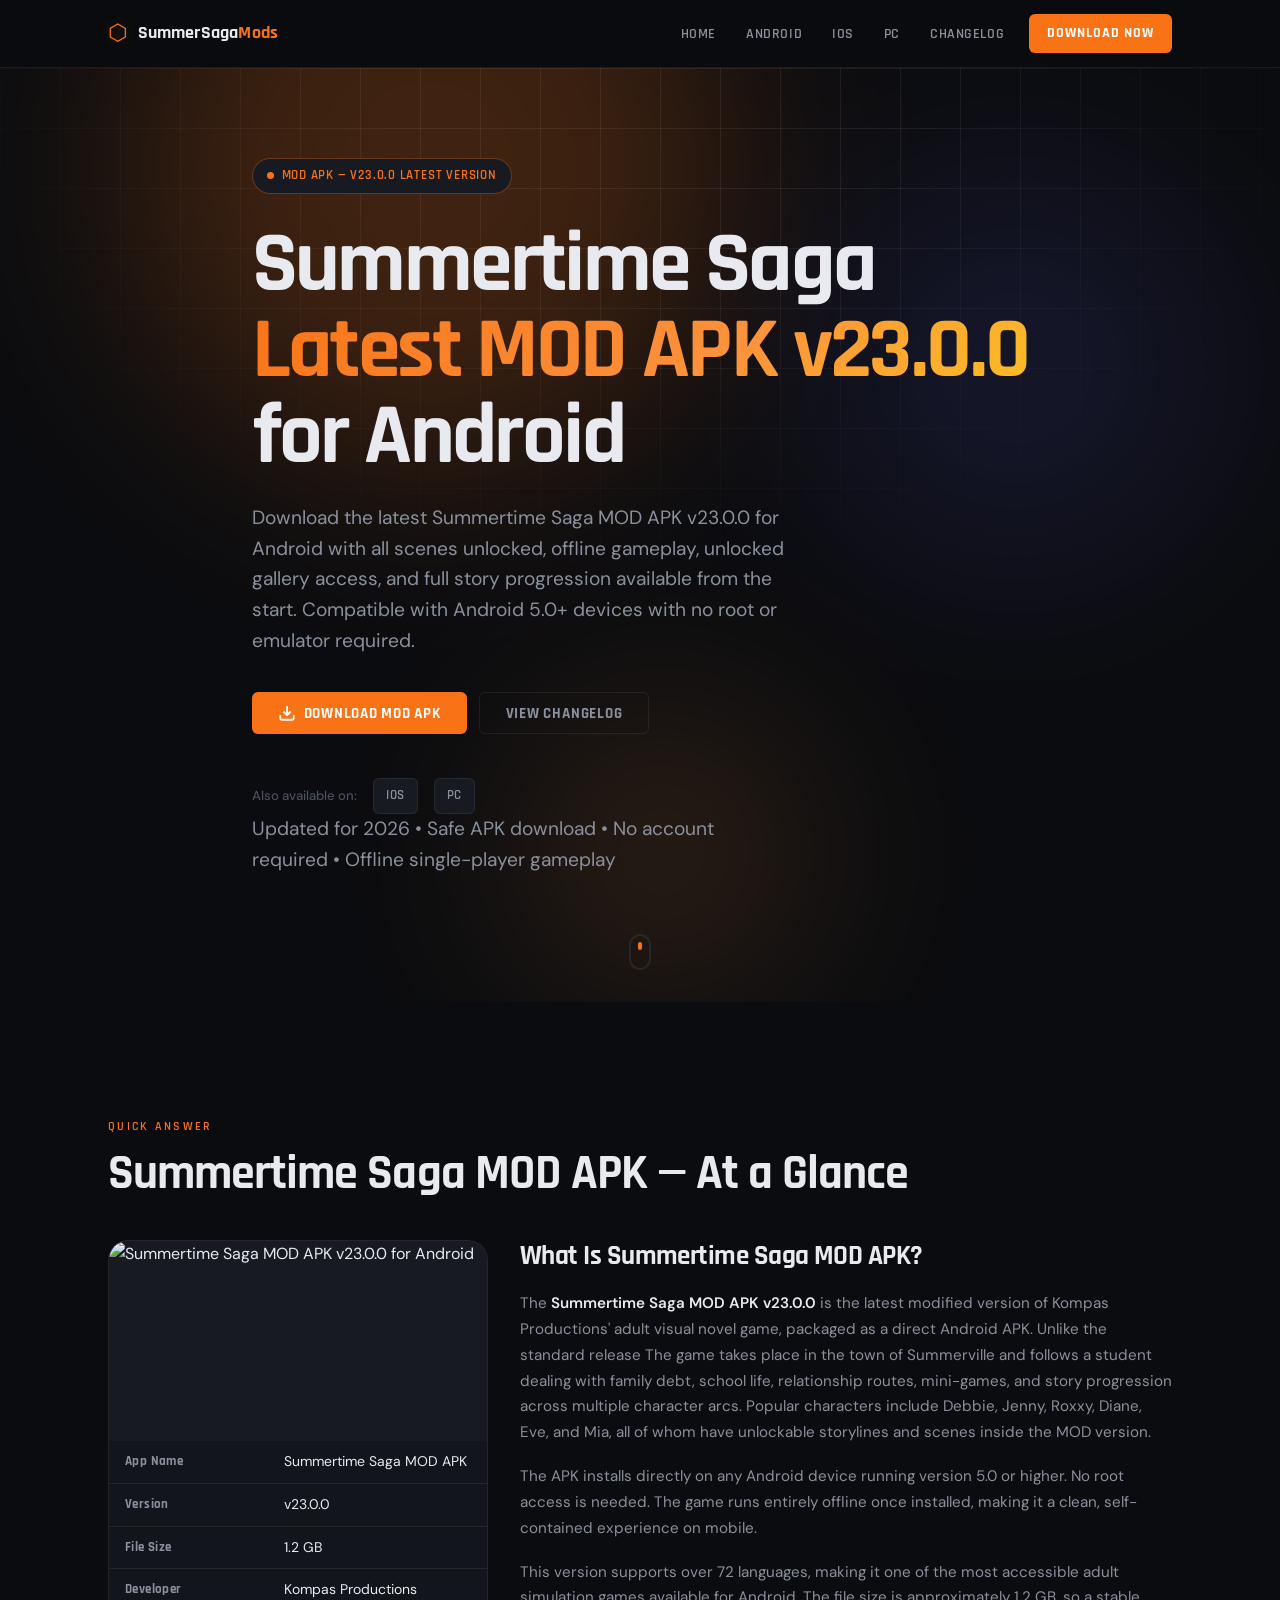
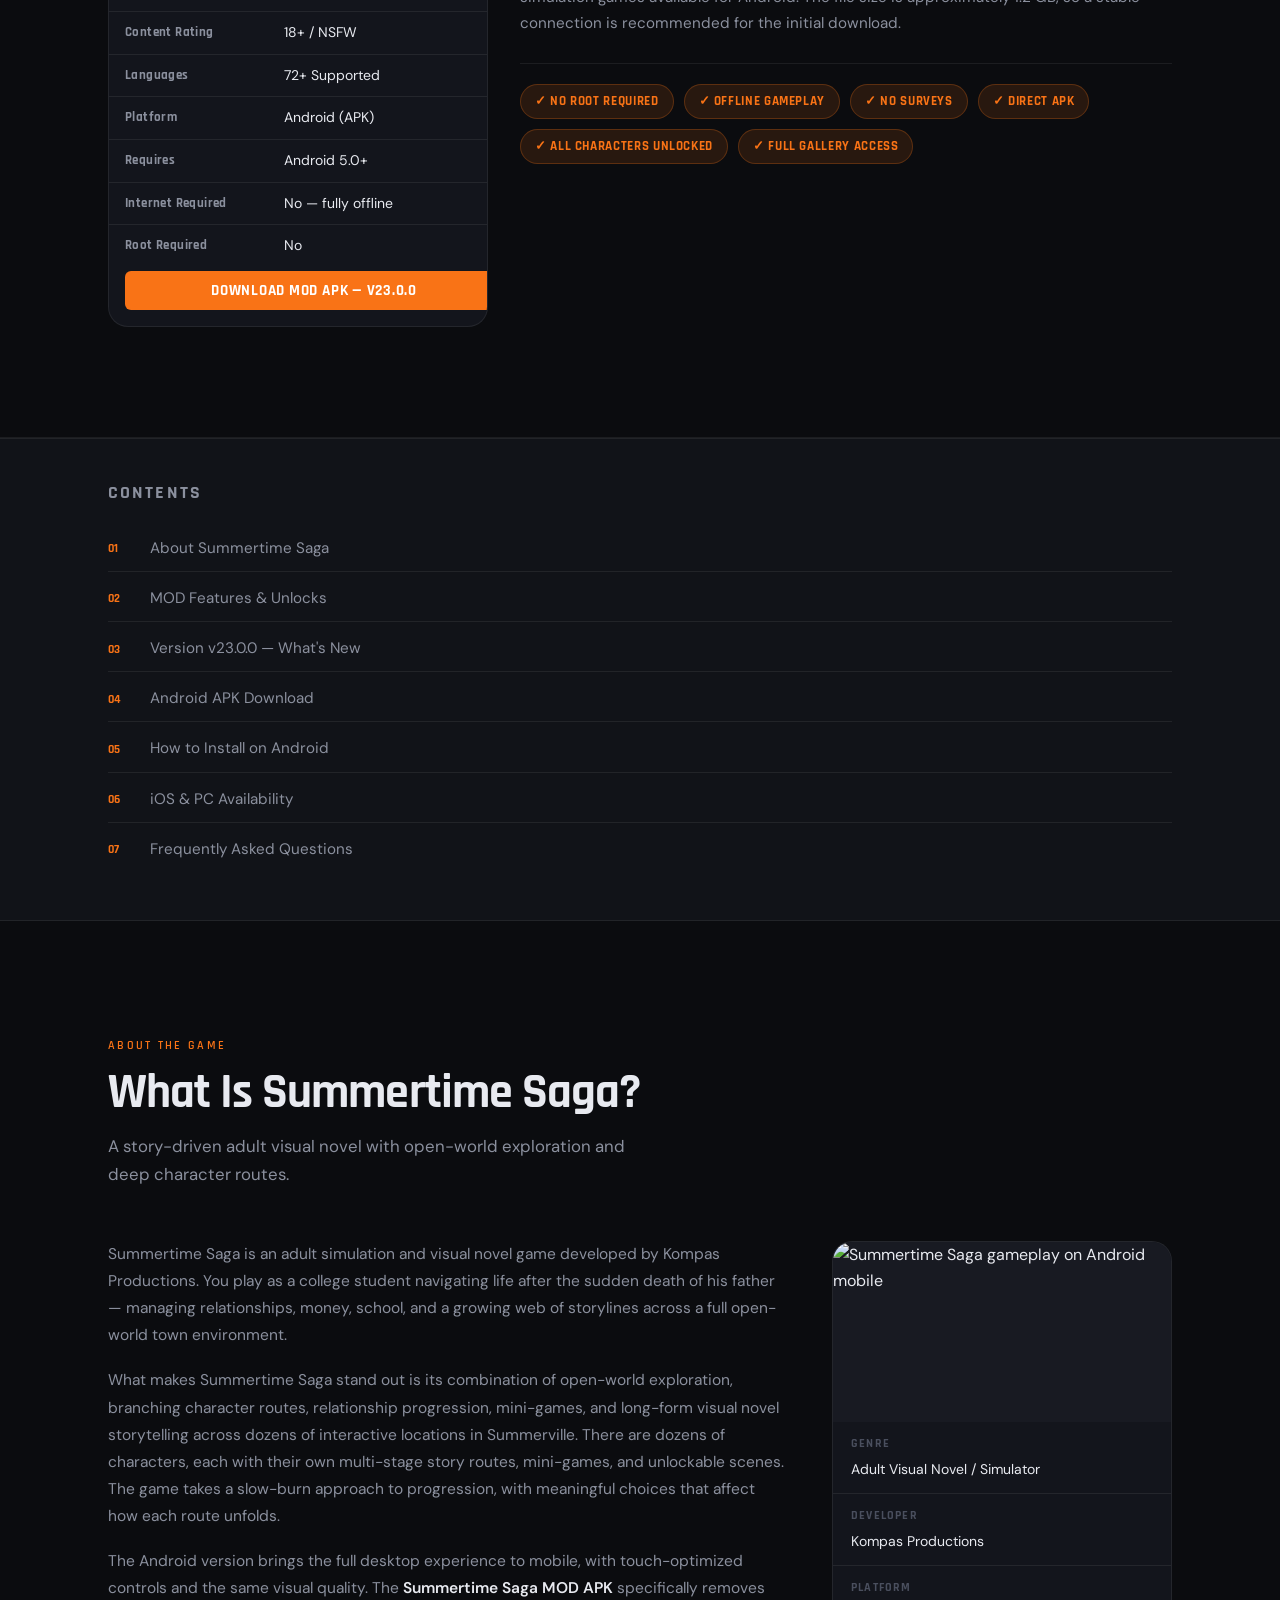
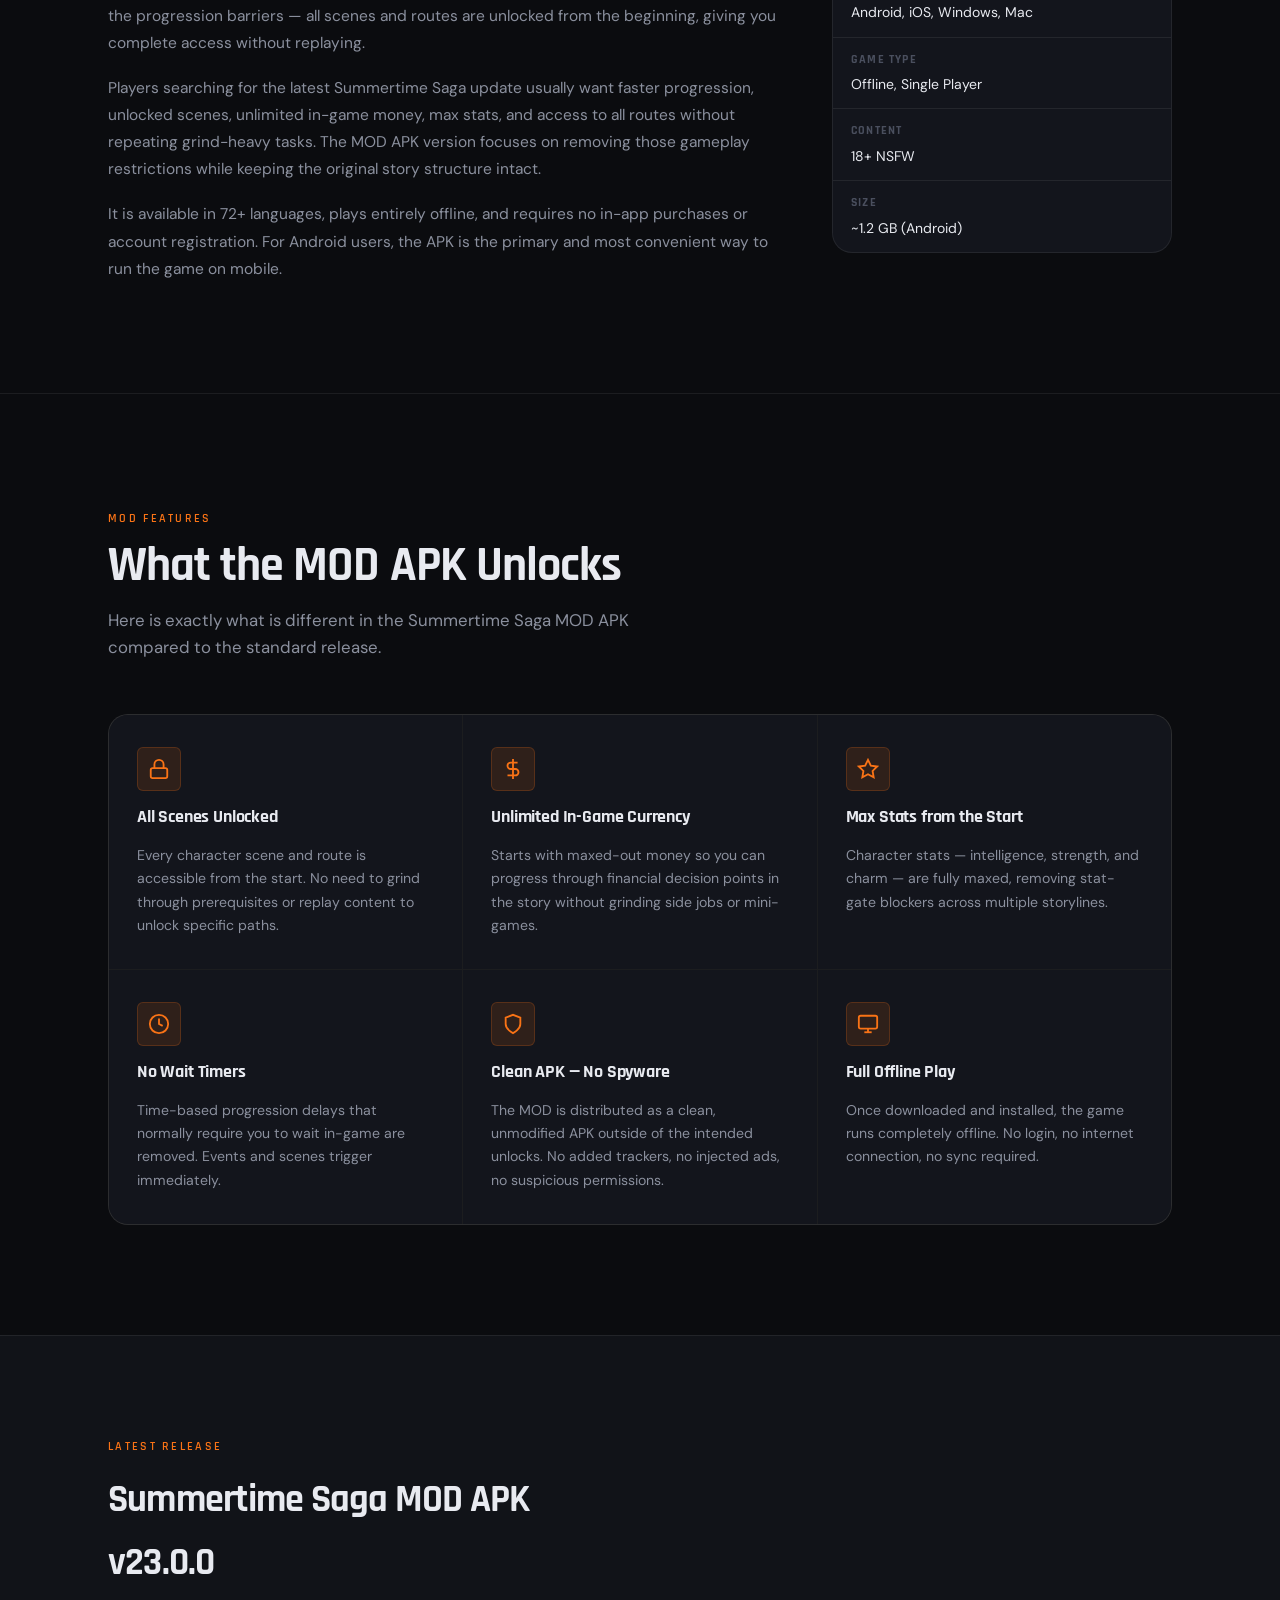
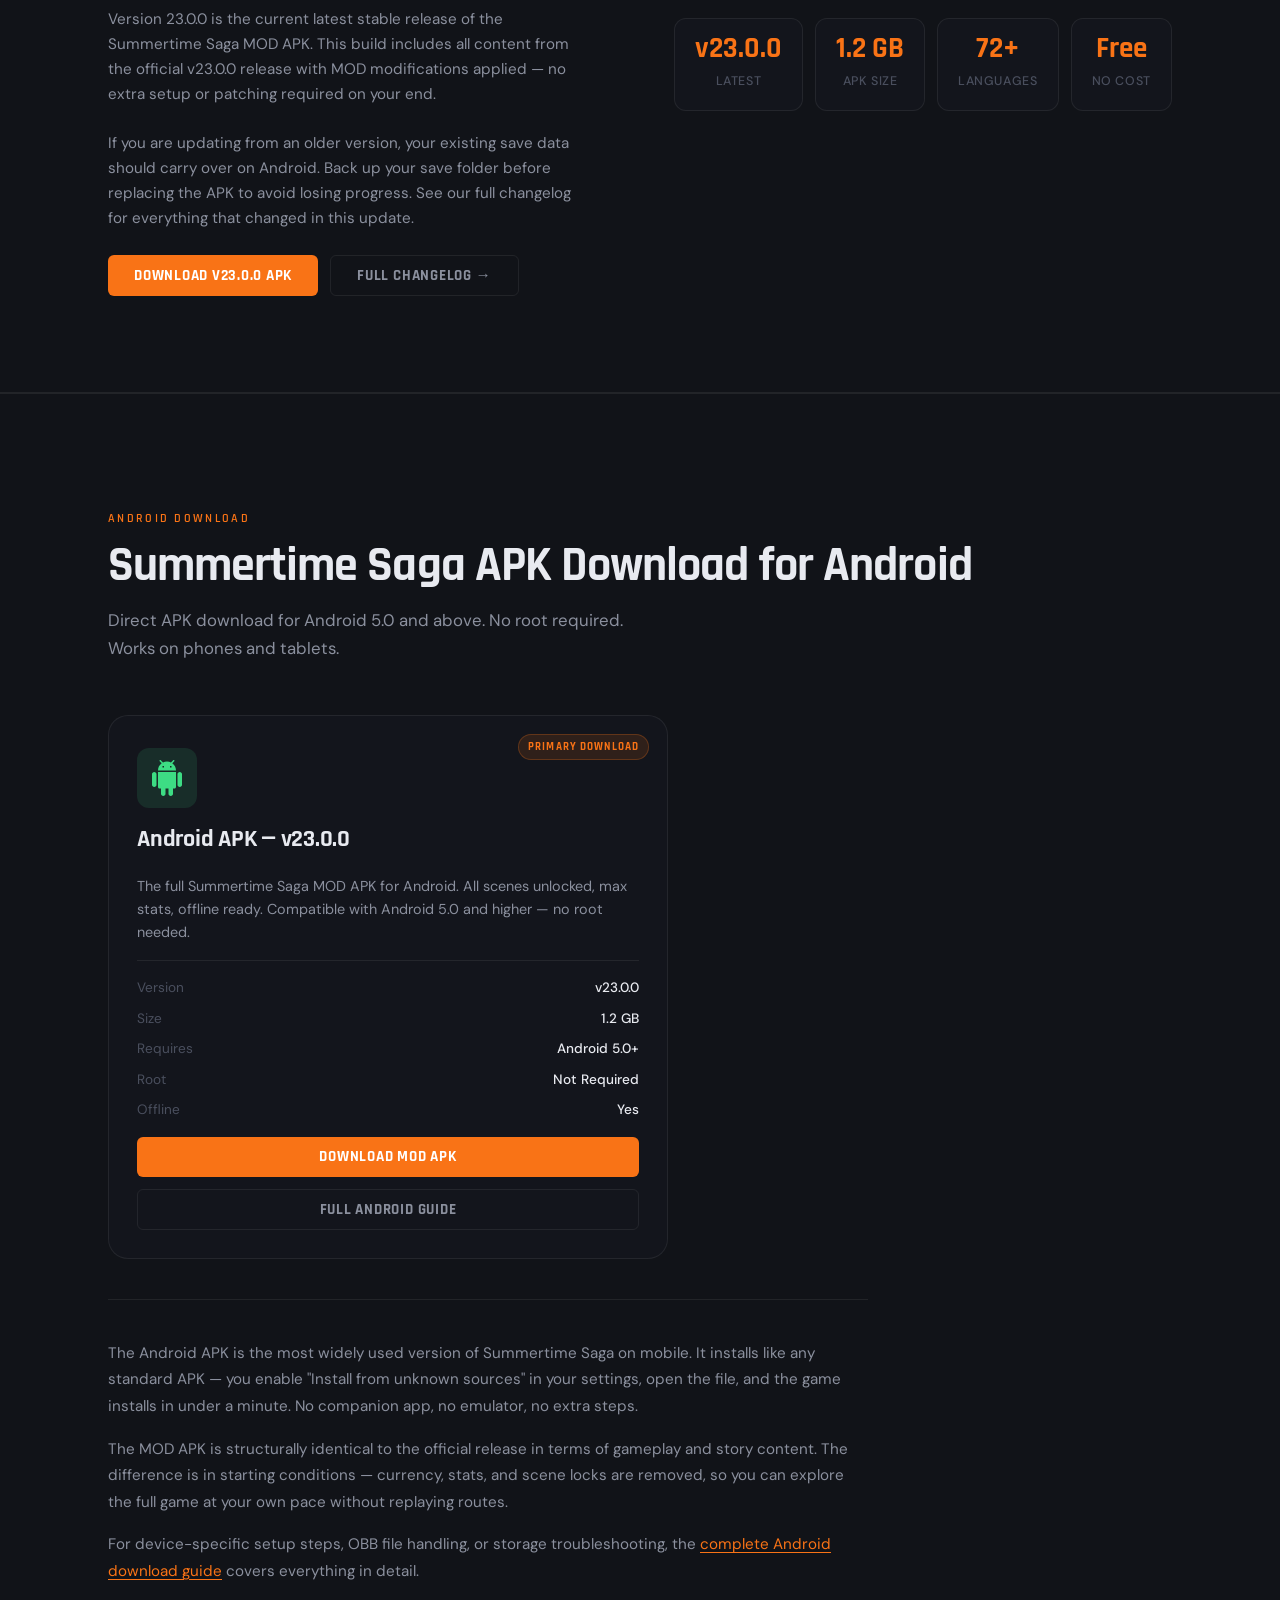
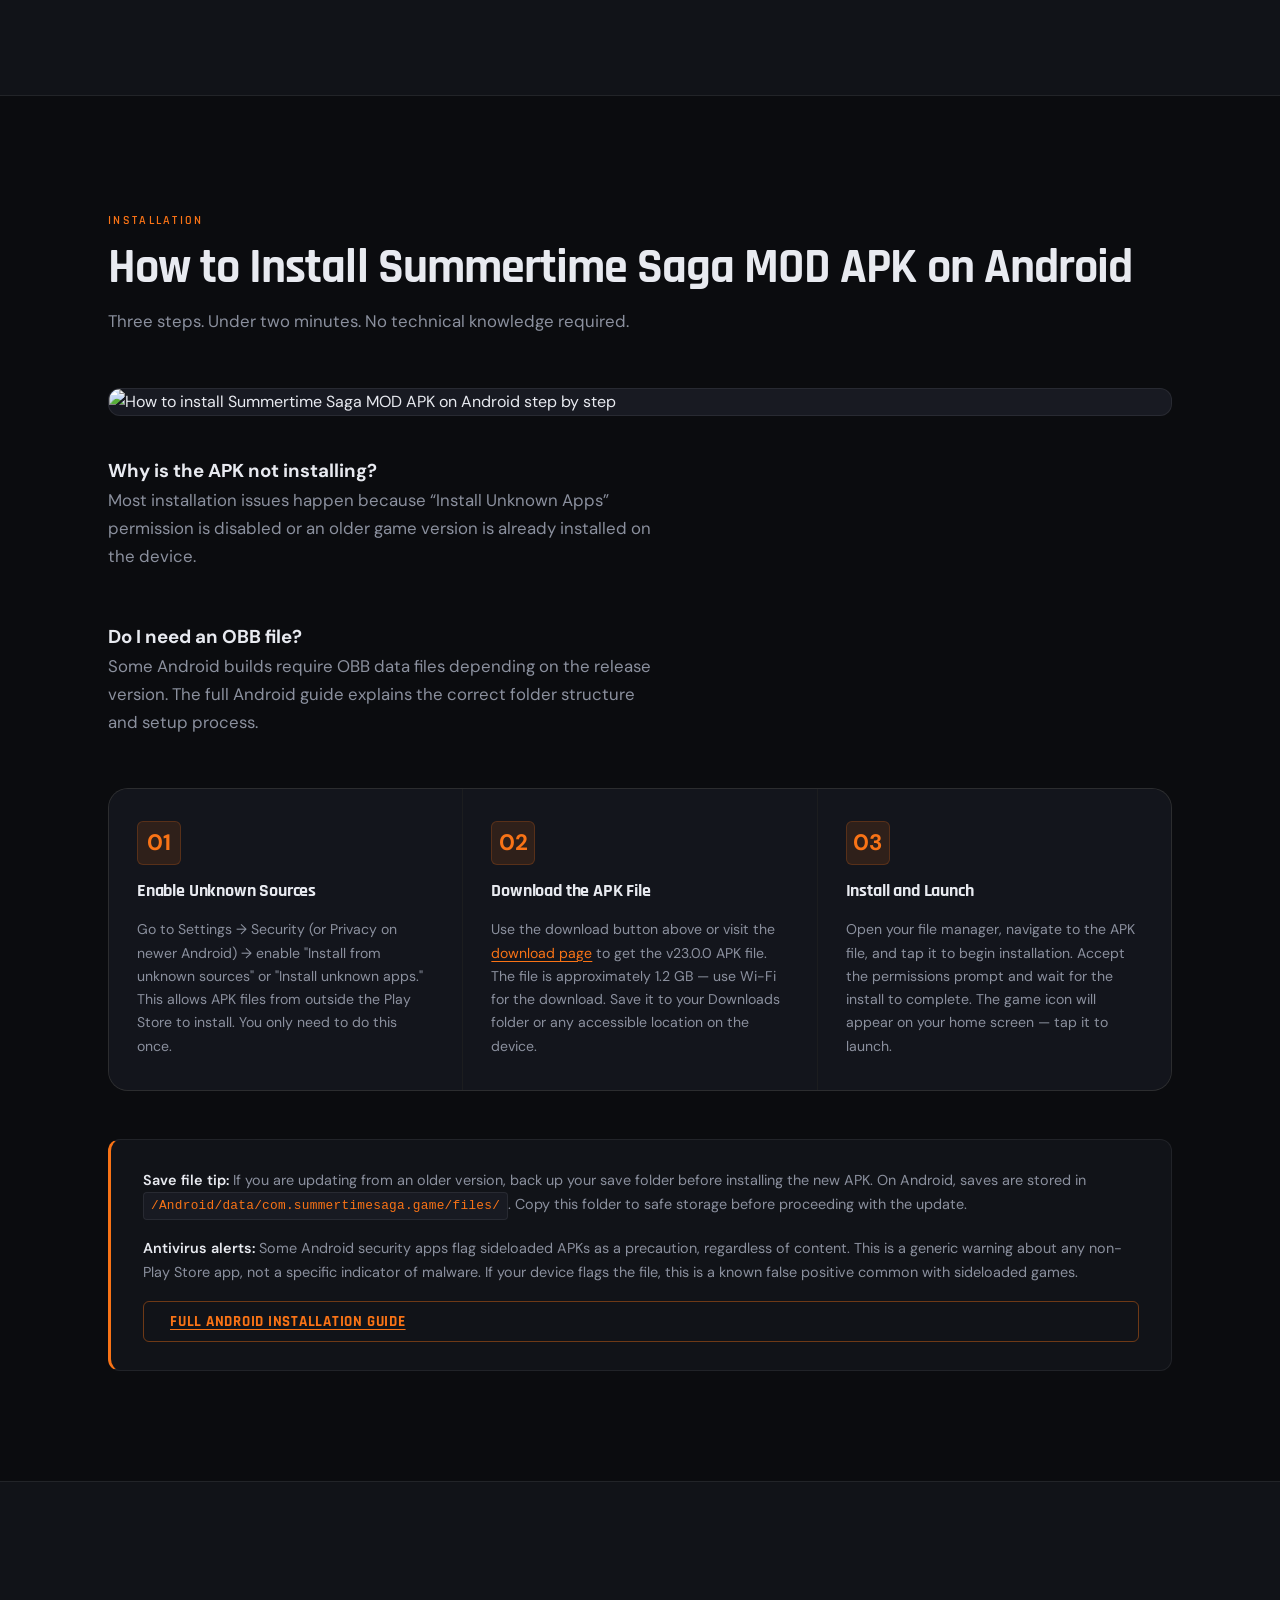
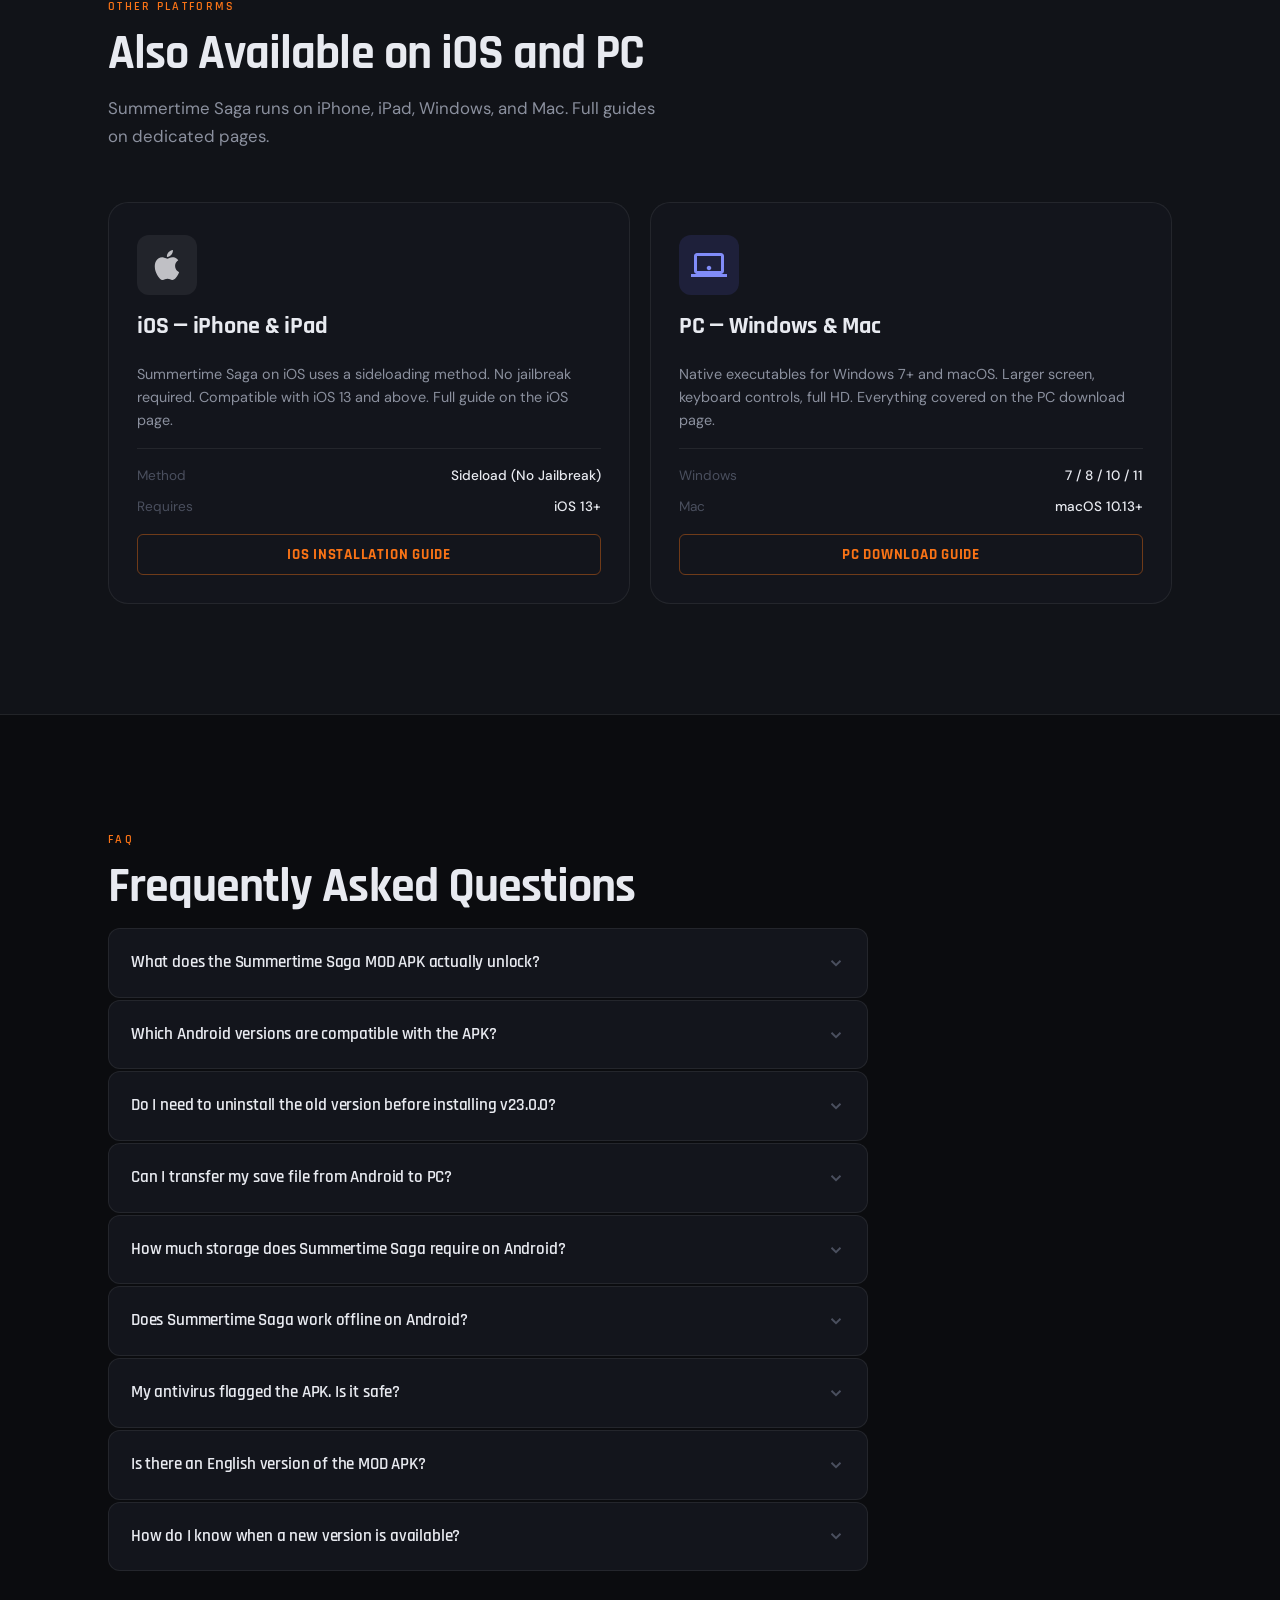
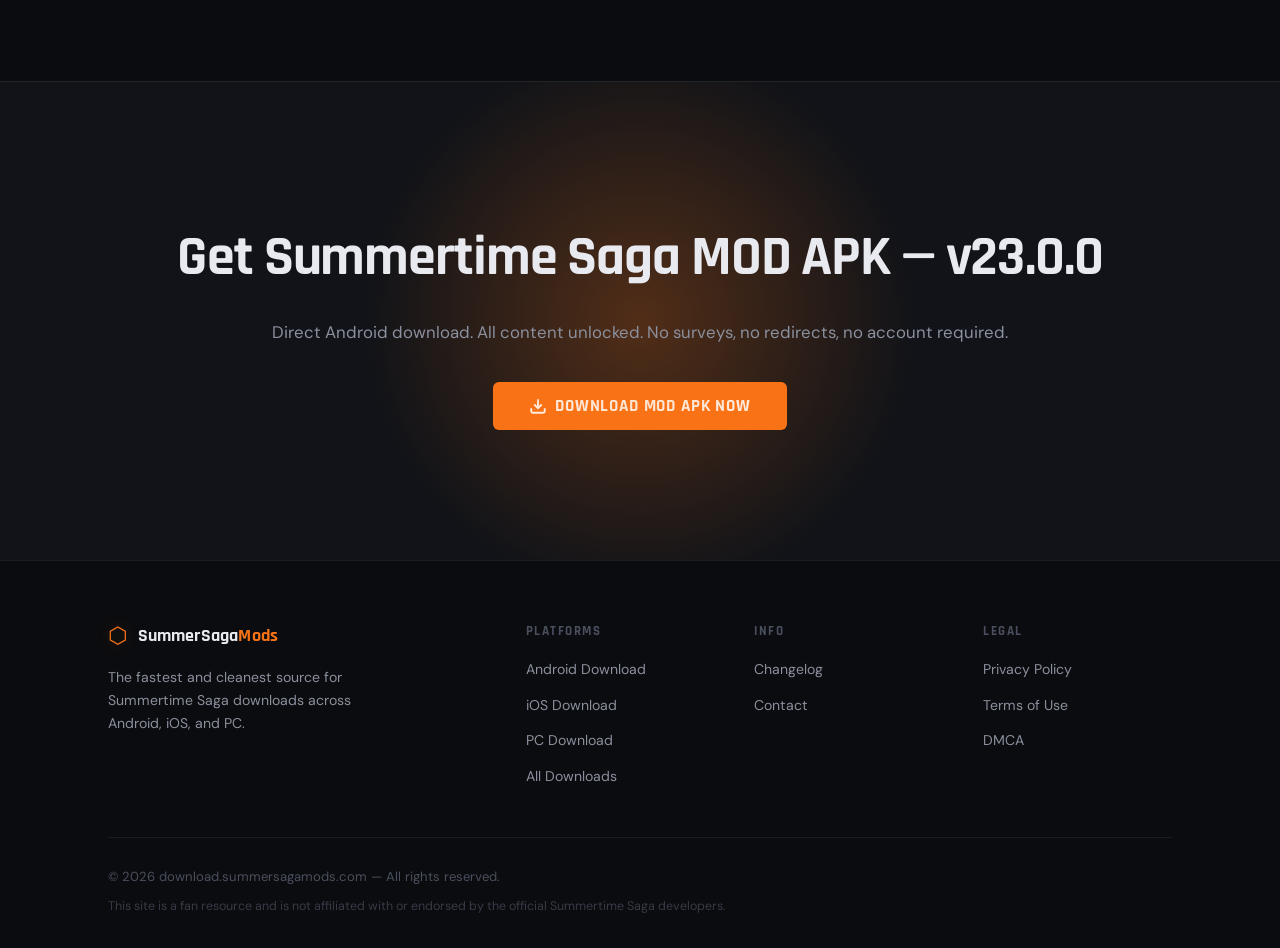
==== index.html @ 5075143f "Update index.html" ====
<!DOCTYPE html>
<html lang="en">
<head>

  <!-- =========================
       BASIC PAGE SETTINGS
       ========================= -->

  <meta charset="UTF-8" />
  <meta name="viewport" content="width=device-width, initial-scale=1.0" />
  <meta http-equiv="X-UA-Compatible" content="IE=edge" />
  <meta http-equiv="content-language" content="en" />
  <meta name="theme-color" content="#111827" />

  <!-- =========================
       PRIMARY SEO
       ========================= -->

  <title>Summertime Saga MOD APK v23.0.0 Download for Android</title>

  <meta name="description" content="Download Summertime Saga MOD APK v23.0.0 for Android with unlocked content, updated gameplay, English support, and smooth mobile compatibility." />

  <meta name="robots" content="index, follow, max-image-preview:large" />

  <!-- CANONICAL -->
  <link rel="canonical" href="https://download.summersagamods.com/" />

  <!-- =========================
       OPEN GRAPH
       ========================= -->

  <meta property="og:type" content="website" />

  <meta property="og:url" content="https://download.summersagamods.com/" />

  <meta property="og:title" content="Summertime Saga MOD APK v23.0.0 Download for Android" />

  <meta property="og:description" content="Download Summertime Saga MOD APK latest version with unlocked scenes, Android compatibility, English support, and smooth performance." />

  <!-- UPDATED IMAGE -->
  <meta property="og:image" content="https://summersagamods.com/wp-content/uploads/2026/05/mod-apk.webp" />

  <meta property="og:site_name" content="Summertime Saga Mods" />
  <meta property="og:locale" content="en_US" />

  <!-- =========================
       TWITTER / X
       ========================= -->

  <meta name="twitter:card" content="summary_large_image" />

  <meta name="twitter:title" content="Summertime Saga MOD APK v23.0.0 Download for Android" />

  <meta name="twitter:description" content="Download Summertime Saga MOD APK latest version with unlocked gameplay, Android support, and smooth performance." />

  <!-- UPDATED IMAGE -->
  <meta name="twitter:image" content="https://summersagamods.com/wp-content/uploads/2026/05/mod-apk.webp" />

  <!-- =========================
       FAVICON
       ========================= -->

  <link rel="icon" type="image/png" href="https://summersagamods.com/wp-content/uploads/2025/06/favi-1.png" />

  <!-- =========================
       PERFORMANCE
       ========================= -->

  <link rel="preconnect" href="https://fonts.googleapis.com" />
  <link rel="preconnect" href="https://fonts.gstatic.com" crossorigin />

  <link href="https://fonts.googleapis.com/css2?family=Rajdhani:wght@400;500;600;700&family=DM+Sans:wght@300;400;500&display=swap" rel="stylesheet" />

  <!-- MAIN CSS -->
  <link rel="stylesheet" href="/style.css" />

  <!-- PRELOAD HERO IMAGE -->
  <link rel="preload" as="image" href="https://summersagamods.com/wp-content/uploads/2026/05/mod-apk.webp" />

  <!-- =========================
       WEBSITE SCHEMA
       ========================= -->

  <script type="application/ld+json">
  {
    "@context": "https://schema.org",
    "@type": "WebSite",
    "name": "Summertime Saga Mods",
    "url": "https://download.summersagamods.com/",
    "description": "Download Summertime Saga MOD APK latest version for Android devices.",
    "publisher": {
      "@type": "Organization",
      "name": "Summertime Saga Mods",
      "url": "https://download.summersagamods.com/"
    }
  }
  </script>

  <!-- =========================
       ORGANIZATION SCHEMA
       ========================= -->

  <script type="application/ld+json">
  {
    "@context": "https://schema.org",
    "@type": "Organization",
    "name": "Summertime Saga Mods",
    "url": "https://download.summersagamods.com/",
    "logo": "https://summersagamods.com/wp-content/uploads/2026/05/mod-apk.webp",
    "image": "https://summersagamods.com/wp-content/uploads/2026/05/mod-apk.webp"
  }
  </script>

  <!-- =========================
       SOFTWARE APPLICATION SCHEMA
       ========================= -->

  <script type="application/ld+json">
  {
    "@context": "https://schema.org",
    "@type": "SoftwareApplication",
    "name": "Summertime Saga MOD APK",
    "applicationCategory": "GameApplication",
    "operatingSystem": "Android",
    "softwareVersion": "23.0.0",
    "url": "https://download.summersagamods.com/",
    "image": "https://summersagamods.com/wp-content/uploads/2026/05/mod-apk.webp",
    "description": "Download Summertime Saga MOD APK latest version for Android with unlocked scenes, updated gameplay, English support, and mobile compatibility.",
    "offers": {
      "@type": "Offer",
      "price": "0",
      "priceCurrency": "USD"
    },
    "author": {
      "@type": "Organization",
      "name": "Summertime Saga Mods"
    }
  }
  </script>

  <!-- =========================
       FAQ SCHEMA
       ========================= -->

  <script type="application/ld+json">
  {
    "@context": "https://schema.org",
    "@type": "FAQPage",
    "mainEntity": [

      {
        "@type": "Question",
        "name": "What does the Summertime Saga MOD APK actually unlock?",
        "acceptedAnswer": {
          "@type": "Answer",
          "text": "The MOD APK unlocks all scenes, removes stat gates, and starts you with maxed currency and attributes. Every character route and NSFW scene is accessible without playing through prerequisite story steps. The game content itself is unchanged — only the progression locks are removed."
        }
      },

      {
        "@type": "Question",
        "name": "Which Android versions are compatible with the APK?",
        "acceptedAnswer": {
          "@type": "Answer",
          "text": "The Summertime Saga MOD APK is compatible with Android 5.0 (Lollipop) and all versions above it through Android 14. It runs on both ARM and ARM64 devices, covering the vast majority of Android phones and tablets currently in use. Root access is not required."
        }
      },

      {
        "@type": "Question",
        "name": "Do I need to uninstall the old version before installing v23.0.0?",
        "acceptedAnswer": {
          "@type": "Answer",
          "text": "In most cases, you can install v23.0.0 directly over the existing version and your save data will be preserved. However, if the new APK has a different package signature from your current install, Android will require you to uninstall first. Back up your save folder at /Android/data/com.summertimesaga.game/files/ before updating to be safe."
        }
      },

      {
        "@type": "Question",
        "name": "Can I transfer my save file from Android to PC?",
        "acceptedAnswer": {
          "@type": "Answer",
          "text": "Cross-platform save transfers are not officially supported by the game. Save data formats differ between the Android APK and PC builds, which means a direct copy rarely works without file conversion. The safest approach when switching platforms is to start a new save, or use a save editor tool if retaining progress is important to you."
        }
      },

      {
        "@type": "Question",
        "name": "How much storage does Summertime Saga require on Android?",
        "acceptedAnswer": {
          "@type": "Answer",
          "text": "The APK download is approximately 1.2 GB. After installation, the full game with its assets occupies around 1.5 to 1.8 GB of internal storage depending on your device and Android version. We recommend having at least 2 GB of free space before starting the installation to allow for the download file and the installed game simultaneously."
        }
      },

      {
        "@type": "Question",
        "name": "Does Summertime Saga work offline on Android?",
        "acceptedAnswer": {
          "@type": "Answer",
          "text": "Yes. Once the APK is installed, Summertime Saga runs completely offline. There is no login system, no server-side content, and no internet requirement for gameplay. You only need an internet connection for the initial download of the APK file itself."
        }
      },

      {
        "@type": "Question",
        "name": "My antivirus flagged the APK. Is it safe?",
        "acceptedAnswer": {
          "@type": "Answer",
          "text": "This is a common false positive. Android security tools and antivirus apps routinely flag APK files installed outside the Play Store, regardless of their actual content. The warning is triggered by the installation method, not the file itself. The APK we distribute does not contain malware, adware, or hidden trackers — the game runs offline with no outbound connections during gameplay."
        }
      },

      {
        "@type": "Question",
        "name": "Is there an English version of the MOD APK?",
        "acceptedAnswer": {
          "@type": "Answer",
          "text": "Yes. English is the default language in the Summertime Saga MOD APK. The game also supports 72+ additional languages selectable from the in-game settings menu. There is no separate English-only build — the single APK file includes all language packs and defaults to English on first launch."
        }
      },

      {
        "@type": "Question",
        "name": "How do I know when a new version is available?",
        "acceptedAnswer": {
          "@type": "Answer",
          "text": "Check the changelog page — it is updated within hours of each new official release. The version number displayed in the hero section of this page also reflects the current latest build. If the version shown here matches what you have installed, you are already on the latest release."
        }
      }

    ]
  }
  </script>

  <!-- =========================
       BREADCRUMB SCHEMA
       ========================= -->

  <script type="application/ld+json">
  {
    "@context": "https://schema.org",
    "@type": "BreadcrumbList",
    "itemListElement": [
      {
        "@type": "ListItem",
        "position": 1,
        "name": "Home",
        "item": "https://download.summersagamods.com/"
      }
    ]
  }
  </script>

</head>

<body>




  <!-- HEADER -->
  <header class="site-header" id="site-header" role="banner">
    <div class="header-inner">
      <a href="/" class="logo" aria-label="Summertime Saga Download — Home">
        <span class="logo-icon">⬡</span>
        <span class="logo-text">SummerSaga<em>Mods</em></span>
      </a>

      <button class="nav-toggle" id="nav-toggle" aria-label="Toggle navigation" aria-expanded="false" aria-controls="main-nav">
        <span></span><span></span><span></span>
      </button>

      <nav class="main-nav" id="main-nav" role="navigation" aria-label="Main navigation">
        <ul>
          <li><a href="/" class="nav-link active" aria-current="page">Home</a></li>
          <li><a href="/android/" class="nav-link">Android</a></li>
          <li><a href="/ios/" class="nav-link">iOS</a></li>
          <li><a href="/pc/" class="nav-link">PC</a></li>
          <li><a href="/changelog/" class="nav-link">Changelog</a></li>
          <li><a href="/download/" class="nav-cta">Download Now</a></li>
        </ul>
      </nav>
    </div>
  </header>

  <main id="main-content">


<!-- ═══════════════════════════════════════════════
     HERO — primary keyword: summertime saga mod apk
     ═══════════════════════════════════════════════ -->
<section class="hero" aria-label="Hero section">
  <div class="hero-bg" aria-hidden="true">
    <div class="hero-grid"></div>
    <div class="hero-glow glow-1"></div>
    <div class="hero-glow glow-2"></div>
    <div class="hero-glow glow-3"></div>
  </div>
  <div class="hero-inner">
    <div class="hero-badge" aria-label="Latest version badge">
      <span class="badge-dot"></span>
      MOD APK — v23.0.0 Latest Version
    </div>
    <h1 class="hero-title">
      Summertime Saga<br />
      <span class="gradient-text">Latest MOD APK v23.0.0</span><br />
      for Android
    </h1>
    <p class="hero-sub">
      Download the latest Summertime Saga MOD APK v23.0.0 for Android with all scenes unlocked, offline gameplay, unlocked gallery access, and full story progression available from the start. Compatible with Android 5.0+ devices with no root or emulator required.
   
    </p>
    <div class="hero-actions">
      <a href="/download/" class="btn btn-primary" aria-label="Download Summertime Saga MOD APK for Android">
        <svg width="18" height="18" viewBox="0 0 24 24" fill="none" stroke="currentColor" stroke-width="2.5" aria-hidden="true">
          <path d="M21 15v4a2 2 0 0 1-2 2H5a2 2 0 0 1-2-2v-4"/>
          <polyline points="7 10 12 15 17 10"/>
          <line x1="12" y1="15" x2="12" y2="3"/>
        </svg>
        Download MOD APK
      </a>
      <a href="/changelog/" class="btn btn-ghost">View Changelog</a>
    </div>
    <div class="hero-platforms" aria-label="Available platforms">
      <span>Also available on:</span>
      <a href="/ios/" aria-label="Summertime Saga iOS guide">iOS</a>
      <a href="/pc/" aria-label="Summertime Saga PC guide">PC</a>
          </div>
     <p class="hero-sub">Updated for 2026 • Safe APK download • No account required • Offline single-player gameplay</p>
</div>
   
  
  
  <div class="hero-scroll-cue" aria-hidden="true">
    <span></span>
  </div>
</section>


<!-- ═══════════════════════════════════════════════
     QUICK ANSWER — featured snippet target
     ═══════════════════════════════════════════════ -->
<section class="quick-answer" aria-labelledby="quick-answer-heading">
  <div class="container">

    <div class="section-label" aria-hidden="true">Quick Answer</div>
    <h2 class="section-title" id="quick-answer-heading">Summertime Saga MOD APK — At a Glance</h2>

    <div class="qa-grid">

      <div class="qa-specs-card">
        <img src="https://summersagamods.com/wp-content/uploads/2026/05/mod-apk.webp" alt="Summertime Saga MOD APK v23.0.0 for Android" loading="lazy" />
        <table class="app-info-table" aria-label="App information">
          <tbody>
            <tr><th scope="row">App Name</th><td>Summertime Saga MOD APK</td></tr>
            <tr><th scope="row">Version</th><td>v23.0.0</td></tr>
            <tr><th scope="row">File Size</th><td>1.2 GB</td></tr>
            <tr><th scope="row">Developer</th><td>Kompas Productions</td></tr>
            <tr><th scope="row">Content Rating</th><td>18+ / NSFW</td></tr>
            <tr><th scope="row">Languages</th><td>72+ Supported</td></tr>
            <tr><th scope="row">Platform</th><td>Android (APK)</td></tr>
            <tr><th scope="row">Requires</th><td>Android 5.0+</td></tr>
            <tr><th scope="row">Internet Required</th><td>No — fully offline</td></tr>
            <tr><th scope="row">Root Required</th><td>No</td></tr>
          </tbody>
        </table>
        <a href="/download/" class="btn btn-primary btn-full">Download MOD APK — v23.0.0</a>
      </div>

      <div class="qa-summary">
        <h3>What Is Summertime Saga MOD APK?</h3>
        <p>
          The <strong>Summertime Saga MOD APK v23.0.0</strong> is the latest modified version of Kompas Productions' adult visual novel game, packaged as a direct Android APK. Unlike the standard release The game takes place in the town of Summerville and follows a student dealing with family debt, school life, relationship routes, mini-games, and story progression across multiple character arcs. Popular characters include Debbie, Jenny, Roxxy, Diane, Eve, and Mia, all of whom have unlockable storylines and scenes inside the MOD version.
       
          </p>
        <p>
          The APK installs directly on any Android device running version 5.0 or higher. No root access is needed. The game runs entirely offline once installed, making it a clean, self-contained experience on mobile.
        </p>
        <p>
          This version supports over 72 languages, making it one of the most accessible adult simulation games available for Android. The file size is approximately 1.2 GB, so a stable connection is recommended for the initial download.
        </p>
        <div class="qa-trust">
          <span>✓ No Root Required</span>
          <span>✓ Offline Gameplay</span>
          <span>✓ No Surveys</span>
          <span>✓ Direct APK</span>
          <span>✓ ALL CHARACTERS UNLOCKED</span>
          <span>✓ FULL GALLERY ACCESS</span>
        </div>
      </div>

    </div>
  </div>
</section>


<!-- ═══════════════════════════════════════════════
     TABLE OF CONTENTS
     ═══════════════════════════════════════════════ -->
<nav class="toc-section" aria-labelledby="toc-heading">
  <div class="container">
    <h2 class="toc-title" id="toc-heading">Contents</h2>
    <ol class="toc-list" role="list">
      <li><a href="#about-the-game">About Summertime Saga</a></li>
      <li><a href="#mod-features">MOD Features &amp; Unlocks</a></li>
      <li><a href="#version-info">Version v23.0.0 — What's New</a></li>
      <li><a href="#android-download">Android APK Download</a></li>
      <li><a href="#installation-guide">How to Install on Android</a></li>
      <li><a href="#ios-pc">iOS &amp; PC Availability</a></li>
      <li><a href="#faq">Frequently Asked Questions</a></li>
    </ol>
  </div>
</nav>


<!-- ═══════════════════════════════════════════════
     ABOUT THE GAME
     ═══════════════════════════════════════════════ -->
<section class="about-game" id="about-the-game" aria-labelledby="about-heading">
  <div class="container">

    <div class="section-label" aria-hidden="true">About the Game</div>
    <h2 class="section-title" id="about-heading">What Is Summertime Saga?</h2>
    <p class="section-sub">A story-driven adult visual novel with open-world exploration and deep character routes.</p>

       
    

    <div class="about-grid">
      <div class="about-content">
        <p>
          Summertime Saga is an adult simulation and visual novel game developed by Kompas Productions. You play as a college student navigating life after the sudden death of his father — managing relationships, money, school, and a growing web of storylines across a full open-world town environment.
        </p>
        <p>
          What makes Summertime Saga stand out is its combination of open-world exploration, branching character routes, relationship progression, mini-games, and long-form visual novel storytelling across dozens of interactive locations in Summerville. There are dozens of characters, each with their own multi-stage story routes, mini-games, and unlockable scenes. The game takes a slow-burn approach to progression, with meaningful choices that affect how each route unfolds.
        </p>
        <p>
          The Android version brings the full desktop experience to mobile, with touch-optimized controls and the same visual quality. The <strong>Summertime Saga MOD APK</strong> specifically removes the progression barriers — all scenes and routes are unlocked from the beginning, giving you complete access without replaying.
        </p>
        <p>Players searching for the latest Summertime Saga update usually want faster progression, unlocked scenes, unlimited in-game money, max stats, and access to all routes without repeating grind-heavy tasks. The MOD APK version focuses on removing those gameplay restrictions while keeping the original story structure intact.</p>
        <p>
          It is available in 72+ languages, plays entirely offline, and requires no in-app purchases or account registration. For Android users, the APK is the primary and most convenient way to run the game on mobile.
        </p>
      </div>
      <aside class="about-meta" aria-label="Game details">
        <img src="https://summersagamods.com/wp-content/uploads/2026/05/apk.webp" alt="Summertime Saga gameplay on Android mobile" loading="lazy" />
        <ul class="meta-list">
          <li><strong>Genre</strong> Adult Visual Novel / Simulator</li>
          <li><strong>Developer</strong> Kompas Productions</li>
          <li><strong>Platform</strong> Android, iOS, Windows, Mac</li>
          <li><strong>Game Type</strong> Offline, Single Player</li>
          <li><strong>Content</strong> 18+ NSFW</li>
          <li><strong>Size</strong> ~1.2 GB (Android)</li>
        </ul>
      </aside>
    </div>

  </div>
</section>


<!-- ═══════════════════════════════════════════════
     MOD FEATURES
     ═══════════════════════════════════════════════ -->
<section class="features" id="mod-features" aria-labelledby="features-heading">
  <div class="container">

    <div class="section-label" aria-hidden="true">MOD Features</div>
    <h2 class="section-title" id="features-heading">What the MOD APK Unlocks</h2>
    <p class="section-sub">Here is exactly what is different in the Summertime Saga MOD APK compared to the standard release.</p>

     <div class="features-grid">

      <div class="feature-item">
        <div class="feature-icon" aria-hidden="true">
          <svg width="22" height="22" viewBox="0 0 24 24" fill="none" stroke="currentColor" stroke-width="2">
            <rect x="3" y="11" width="18" height="11" rx="2" ry="2"/>
            <path d="M7 11V7a5 5 0 0 1 10 0v4"/>
          </svg>
        </div>
        <h3>All Scenes Unlocked</h3>
        <p>Every character scene and route is accessible from the start. No need to grind through prerequisites or replay content to unlock specific paths.</p>
      </div>

      <div class="feature-item">
        <div class="feature-icon" aria-hidden="true">
          <svg width="22" height="22" viewBox="0 0 24 24" fill="none" stroke="currentColor" stroke-width="2">
            <line x1="12" y1="1" x2="12" y2="23"/>
            <path d="M17 5H9.5a3.5 3.5 0 0 0 0 7h5a3.5 3.5 0 0 1 0 7H6"/>
          </svg>
        </div>
        <h3>Unlimited In-Game Currency</h3>
        <p>Starts with maxed-out money so you can progress through financial decision points in the story without grinding side jobs or mini-games.</p>
      </div>

      <div class="feature-item">
        <div class="feature-icon" aria-hidden="true">
          <svg width="22" height="22" viewBox="0 0 24 24" fill="none" stroke="currentColor" stroke-width="2">
            <polygon points="12 2 15.09 8.26 22 9.27 17 14.14 18.18 21.02 12 17.77 5.82 21.02 7 14.14 2 9.27 8.91 8.26 12 2"/>
          </svg>
        </div>
        <h3>Max Stats from the Start</h3>
        <p>Character stats — intelligence, strength, and charm — are fully maxed, removing stat-gate blockers across multiple storylines.</p>
      </div>

      <div class="feature-item">
        <div class="feature-icon" aria-hidden="true">
          <svg width="22" height="22" viewBox="0 0 24 24" fill="none" stroke="currentColor" stroke-width="2">
            <circle cx="12" cy="12" r="10"/>
            <polyline points="12 6 12 12 16 14"/>
          </svg>
        </div>
        <h3>No Wait Timers</h3>
        <p>Time-based progression delays that normally require you to wait in-game are removed. Events and scenes trigger immediately.</p>
      </div>

      <div class="feature-item">
        <div class="feature-icon" aria-hidden="true">
          <svg width="22" height="22" viewBox="0 0 24 24" fill="none" stroke="currentColor" stroke-width="2">
            <path d="M12 22s8-4 8-10V5l-8-3-8 3v7c0 6 8 10 8 10z"/>
          </svg>
        </div>
        <h3>Clean APK — No Spyware</h3>
        <p>The MOD is distributed as a clean, unmodified APK outside of the intended unlocks. No added trackers, no injected ads, no suspicious permissions.</p>
      </div>

      <div class="feature-item">
        <div class="feature-icon" aria-hidden="true">
          <svg width="22" height="22" viewBox="0 0 24 24" fill="none" stroke="currentColor" stroke-width="2">
            <rect x="2" y="3" width="20" height="14" rx="2"/>
            <line x1="8" y1="21" x2="16" y2="21"/>
            <line x1="12" y1="17" x2="12" y2="21"/>
          </svg>
        </div>
        <h3>Full Offline Play</h3>
        <p>Once downloaded and installed, the game runs completely offline. No login, no internet connection, no sync required.</p>
      </div>

    </div>
  </div>
</section>


<!-- ═══════════════════════════════════════════════
     VERSION INFO
     ═══════════════════════════════════════════════ -->
<section class="version-strip" id="version-info" aria-labelledby="version-heading">
  <div class="container">
    <div class="version-inner">
      <div class="version-text">
        <div class="section-label" aria-hidden="true">Latest Release</div>
        <h2 id="version-heading">Summertime Saga MOD APK v23.0.0</h2>
        <p>
          Version 23.0.0 is the current latest stable release of the Summertime Saga MOD APK. This build includes all content from the official v23.0.0 release with MOD modifications applied — no extra setup or patching required on your end.
        </p>
        <p>
          If you are updating from an older version, your existing save data should carry over on Android. Back up your save folder before replacing the APK to avoid losing progress. See our <a href="/changelog/">full changelog</a> for everything that changed in this update.
        </p>
        <div class="version-actions">
          <a href="/download/" class="btn btn-primary">Download v23.0.0 APK</a>
          <a href="/changelog/" class="btn btn-ghost">Full Changelog →</a>
        </div>
      </div>
      <div class="version-badges" aria-hidden="true">
        <div class="version-badge-item">
          <strong>v23.0.0</strong>
          <span>Latest</span>
        </div>
        <div class="version-badge-item">
          <strong>1.2 GB</strong>
          <span>APK Size</span>
        </div>
        <div class="version-badge-item">
          <strong>72+</strong>
          <span>Languages</span>
        </div>
        <div class="version-badge-item">
          <strong>Free</strong>
          <span>No Cost</span>
        </div>
      </div>
    </div>
  </div>
</section>


<!-- ═══════════════════════════════════════════════
     ANDROID DOWNLOAD SECTION
     ═══════════════════════════════════════════════ -->
<section class="platforms" id="android-download" aria-labelledby="android-heading">
  <div class="container">

    <div class="section-label" aria-hidden="true">Android Download</div>
    <h2 class="section-title" id="android-heading">Summertime Saga APK Download for Android</h2>
    <p class="section-sub">Direct APK download for Android 5.0 and above. No root required. Works on phones and tablets.</p>

    <div class="platform-grid">

      <article class="platform-card" aria-label="Summertime Saga MOD APK for Android">
        <div class="card-icon android-icon" aria-hidden="true">
          <svg width="36" height="36" viewBox="0 0 24 24" fill="currentColor">
            <path d="M6 18c0 .55.45 1 1 1h1v3.5c0 .83.67 1.5 1.5 1.5s1.5-.67 1.5-1.5V19h2v3.5c0 .83.67 1.5 1.5 1.5s1.5-.67 1.5-1.5V19h1c.55 0 1-.45 1-1V8H6v10zM3.5 8C2.67 8 2 8.67 2 9.5v7c0 .83.67 1.5 1.5 1.5S5 17.33 5 16.5v-7C5 8.67 4.33 8 3.5 8zm17 0c-.83 0-1.5.67-1.5 1.5v7c0 .83.67 1.5 1.5 1.5s1.5-.67 1.5-1.5v-7c0-.83-.67-1.5-1.5-1.5zm-4.97-5.84l1.3-1.3c.2-.2.2-.51 0-.71-.2-.2-.51-.2-.71 0l-1.48 1.48C13.85 1.23 12.95 1 12 1c-.96 0-1.86.23-2.66.63L7.85.15c-.2-.2-.51-.2-.71 0-.2.2-.2.51 0 .71l1.31 1.31C6.97 3.26 6 5.01 6 7h12c0-1.99-.97-3.75-2.47-4.84zM10 5H9V4h1v1zm5 0h-1V4h1v1z"/>
          </svg>
        </div>
        <div class="card-tag">Primary Download</div>
        <h3 class="card-title">Android APK — v23.0.0</h3>
        <p class="card-desc">The full Summertime Saga MOD APK for Android. All scenes unlocked, max stats, offline ready. Compatible with Android 5.0 and higher — no root needed.</p>
        <ul class="card-specs" aria-label="Android APK specs">
          <li><span>Version</span><strong>v23.0.0</strong></li>
          <li><span>Size</span><strong>1.2 GB</strong></li>
          <li><span>Requires</span><strong>Android 5.0+</strong></li>
          <li><span>Root</span><strong>Not Required</strong></li>
          <li><span>Offline</span><strong>Yes</strong></li>
        </ul>
        <a href="/download/" class="btn btn-primary btn-full" aria-label="Download Summertime Saga MOD APK for Android">Download MOD APK</a>
        <a href="/android/" class="btn btn-ghost btn-full">Full Android Guide</a>
      </article>

    </div>

    <div class="android-detail">
      <p>
        The Android APK is the most widely used version of Summertime Saga on mobile. It installs like any standard APK — you enable "Install from unknown sources" in your settings, open the file, and the game installs in under a minute. No companion app, no emulator, no extra steps.
      </p>
      <p>
        The MOD APK is structurally identical to the official release in terms of gameplay and story content. The difference is in starting conditions — currency, stats, and scene locks are removed, so you can explore the full game at your own pace without replaying routes.
      </p>
      <p>
        For device-specific setup steps, OBB file handling, or storage troubleshooting, the <a href="/android/">complete Android download guide</a> covers everything in detail.
      </p>
    </div>

  </div>
</section>


<!-- ═══════════════════════════════════════════════
     INSTALLATION GUIDE
     ═══════════════════════════════════════════════ -->
<section class="features" id="installation-guide" aria-labelledby="install-heading">
  <div class="container">

    <div class="section-label" aria-hidden="true">Installation</div>
    <h2 class="section-title" id="install-heading">How to Install Summertime Saga MOD APK on Android</h2>
    <p class="section-sub">Three steps. Under two minutes. No technical knowledge required.</p>

    <img src="https://summersagamods.com/wp-content/uploads/2026/05/install2.webp" alt="How to install Summertime Saga MOD APK on Android step by step" loading="lazy" />

       <h3>Why is the APK not installing?</h3>
    <p class="section-sub">Most installation issues happen because “Install Unknown Apps” permission is disabled or an older game version is already installed on the device.</p>

           <h3>Do I need an OBB file?</h3>
    <p class="section-sub">Some Android builds require OBB data files depending on the release version. The full Android guide explains the correct folder structure and setup process.</p>

    <div class="features-grid">

      <div class="feature-item">
        <div class="feature-icon" aria-hidden="true">
          <span style="font-size:1.4rem;font-weight:700;font-family:inherit;">01</span>
        </div>
        <h3>Enable Unknown Sources</h3>
        <p>Go to Settings → Security (or Privacy on newer Android) → enable "Install from unknown sources" or "Install unknown apps." This allows APK files from outside the Play Store to install. You only need to do this once.</p>
      </div>

      <div class="feature-item">
        <div class="feature-icon" aria-hidden="true">
          <span style="font-size:1.4rem;font-weight:700;font-family:inherit;">02</span>
        </div>
        <h3>Download the APK File</h3>
        <p>Use the download button above or visit the <a href="/download/">download page</a> to get the v23.0.0 APK file. The file is approximately 1.2 GB — use Wi-Fi for the download. Save it to your Downloads folder or any accessible location on the device.</p>
      </div>

      <div class="feature-item">
        <div class="feature-icon" aria-hidden="true">
          <span style="font-size:1.4rem;font-weight:700;font-family:inherit;">03</span>
        </div>
        <h3>Install and Launch</h3>
        <p>Open your file manager, navigate to the APK file, and tap it to begin installation. Accept the permissions prompt and wait for the install to complete. The game icon will appear on your home screen — tap it to launch.</p>
      </div>

    </div>

    <div class="install-note">
      <p>
        <strong>Save file tip:</strong> If you are updating from an older version, back up your save folder before installing the new APK. On Android, saves are stored in <code>/Android/data/com.summertimesaga.game/files/</code>. Copy this folder to safe storage before proceeding with the update.
      </p>
      <p>
        <strong>Antivirus alerts:</strong> Some Android security apps flag sideloaded APKs as a precaution, regardless of content. This is a generic warning about any non-Play Store app, not a specific indicator of malware. If your device flags the file, this is a known false positive common with sideloaded games.
      </p>
      <a href="/android/" class="btn btn-outline">Full Android Installation Guide</a>
    </div>

  </div>
</section>


<!-- ═══════════════════════════════════════════════
     iOS & PC — LIGHT REFERENCE ONLY
     ═══════════════════════════════════════════════ -->
<section class="platforms" id="ios-pc" aria-labelledby="other-platforms-heading">
  <div class="container">

    <div class="section-label" aria-hidden="true">Other Platforms</div>
    <h2 class="section-title" id="other-platforms-heading">Also Available on iOS and PC</h2>
    <p class="section-sub">Summertime Saga runs on iPhone, iPad, Windows, and Mac. Full guides on dedicated pages.</p>

    <div class="platform-grid">

      <article class="platform-card" aria-label="Summertime Saga iOS">
        <div class="card-icon ios-icon" aria-hidden="true">
          <svg width="36" height="36" viewBox="0 0 24 24" fill="currentColor">
            <path d="M18.71 19.5c-.83 1.24-1.71 2.45-3.05 2.47-1.34.03-1.77-.79-3.29-.79-1.53 0-2 .77-3.27.82-1.31.05-2.3-1.32-3.14-2.53C4.25 17 2.94 12.45 4.7 9.39c.87-1.52 2.43-2.48 4.12-2.51 1.28-.02 2.5.87 3.29.87.78 0 2.26-1.07 3.8-.91.65.03 2.47.26 3.64 1.98-.09.06-2.17 1.28-2.15 3.81.03 3.02 2.65 4.03 2.68 4.04-.03.07-.42 1.44-1.38 2.83M13 3.5c.73-.83 1.94-1.46 2.94-1.5.13 1.17-.34 2.35-1.04 3.19-.69.85-1.83 1.51-2.95 1.42-.15-1.15.41-2.35 1.05-3.11z"/>
          </svg>
        </div>
        <h3 class="card-title">iOS — iPhone &amp; iPad</h3>
        <p class="card-desc">Summertime Saga on iOS uses a sideloading method. No jailbreak required. Compatible with iOS 13 and above. Full guide on the iOS page.</p>
        <ul class="card-specs" aria-label="iOS specs">
          <li><span>Method</span><strong>Sideload (No Jailbreak)</strong></li>
          <li><span>Requires</span><strong>iOS 13+</strong></li>
        </ul>
        <a href="/ios/" class="btn btn-outline btn-full" aria-label="Summertime Saga iOS installation guide">iOS Installation Guide</a>
      </article>

      <article class="platform-card" aria-label="Summertime Saga PC">
        <div class="card-icon pc-icon" aria-hidden="true">
          <svg width="36" height="36" viewBox="0 0 24 24" fill="currentColor">
            <path d="M20 18c1.1 0 1.99-.9 1.99-2L22 6c0-1.1-.9-2-2-2H4c-1.1 0-2 .9-2 2v10c0 1.1.9 2 2 2H0v2h24v-2h-4zm-8-2.5c-.83 0-1.5-.67-1.5-1.5s.67-1.5 1.5-1.5 1.5.67 1.5 1.5-.67 1.5-1.5 1.5zM4 6h16v10H4V6z"/>
          </svg>
        </div>
        <h3 class="card-title">PC — Windows &amp; Mac</h3>
        <p class="card-desc">Native executables for Windows 7+ and macOS. Larger screen, keyboard controls, full HD. Everything covered on the PC download page.</p>
        <ul class="card-specs" aria-label="PC specs">
          <li><span>Windows</span><strong>7 / 8 / 10 / 11</strong></li>
          <li><span>Mac</span><strong>macOS 10.13+</strong></li>
        </ul>
        <a href="/pc/" class="btn btn-outline btn-full" aria-label="Summertime Saga PC download guide">PC Download Guide</a>
      </article>

    </div>

  </div>
</section>


<!-- ═══════════════════════════════════════════════
     FAQ
     ═══════════════════════════════════════════════ -->
<section class="faq" id="faq" aria-labelledby="faq-heading">
  <div class="container">

    <div class="section-label" aria-hidden="true">FAQ</div>
    <h2 class="section-title" id="faq-heading">Frequently Asked Questions</h2>

    <div class="faq-list" role="list">

      <div class="faq-item" role="listitem">
        <button class="faq-question" aria-expanded="false" aria-controls="faq-1">
          <span>What does the Summertime Saga MOD APK actually unlock?</span>
          <svg class="faq-chevron" width="18" height="18" viewBox="0 0 24 24" fill="none" stroke="currentColor" stroke-width="2.5" aria-hidden="true"><polyline points="6 9 12 15 18 9"/></svg>
        </button>
        <div class="faq-answer" id="faq-1" hidden>
          <p>The MOD APK unlocks all scenes, removes stat gates, and starts you with maxed currency and attributes. Every character route and NSFW scene is accessible without playing through prerequisite story steps. The game content itself is unchanged — only the progression locks are removed.</p>
        </div>
      </div>

      <div class="faq-item" role="listitem">
        <button class="faq-question" aria-expanded="false" aria-controls="faq-2">
          <span>Which Android versions are compatible with the APK?</span>
          <svg class="faq-chevron" width="18" height="18" viewBox="0 0 24 24" fill="none" stroke="currentColor" stroke-width="2.5" aria-hidden="true"><polyline points="6 9 12 15 18 9"/></svg>
        </button>
        <div class="faq-answer" id="faq-2" hidden>
          <p>The Summertime Saga MOD APK is compatible with Android 5.0 (Lollipop) and all versions above it through Android 14. It runs on both ARM and ARM64 devices, covering the vast majority of Android phones and tablets currently in use. Root access is not required.</p>
        </div>
      </div>

      <div class="faq-item" role="listitem">
        <button class="faq-question" aria-expanded="false" aria-controls="faq-3">
          <span>Do I need to uninstall the old version before installing v23.0.0?</span>
          <svg class="faq-chevron" width="18" height="18" viewBox="0 0 24 24" fill="none" stroke="currentColor" stroke-width="2.5" aria-hidden="true"><polyline points="6 9 12 15 18 9"/></svg>
        </button>
        <div class="faq-answer" id="faq-3" hidden>
          <p>In most cases, you can install v23.0.0 directly over the existing version and your save data will be preserved. However, if the new APK has a different package signature from your current install, Android will require you to uninstall first. Back up your save folder at <code>/Android/data/com.summertimesaga.game/files/</code> before updating to be safe.</p>
        </div>
      </div>

      <div class="faq-item" role="listitem">
        <button class="faq-question" aria-expanded="false" aria-controls="faq-4">
          <span>Can I transfer my save file from Android to PC?</span>
          <svg class="faq-chevron" width="18" height="18" viewBox="0 0 24 24" fill="none" stroke="currentColor" stroke-width="2.5" aria-hidden="true"><polyline points="6 9 12 15 18 9"/></svg>
        </button>
        <div class="faq-answer" id="faq-4" hidden>
          <p>Cross-platform save transfers are not officially supported by the game. Save data formats differ between the Android APK and PC builds, which means a direct copy rarely works without file conversion. The safest approach when switching platforms is to start a new save, or use a save editor tool if retaining progress is important to you.</p>
        </div>
      </div>

      <div class="faq-item" role="listitem">
        <button class="faq-question" aria-expanded="false" aria-controls="faq-5">
          <span>How much storage does Summertime Saga require on Android?</span>
          <svg class="faq-chevron" width="18" height="18" viewBox="0 0 24 24" fill="none" stroke="currentColor" stroke-width="2.5" aria-hidden="true"><polyline points="6 9 12 15 18 9"/></svg>
        </button>
        <div class="faq-answer" id="faq-5" hidden>
          <p>The APK download is approximately 1.2 GB. After installation, the full game with its assets occupies around 1.5 to 1.8 GB of internal storage depending on your device and Android version. We recommend having at least 2 GB of free space before starting the installation to allow for the download file and the installed game simultaneously.</p>
        </div>
      </div>

      <div class="faq-item" role="listitem">
        <button class="faq-question" aria-expanded="false" aria-controls="faq-6">
          <span>Does Summertime Saga work offline on Android?</span>
          <svg class="faq-chevron" width="18" height="18" viewBox="0 0 24 24" fill="none" stroke="currentColor" stroke-width="2.5" aria-hidden="true"><polyline points="6 9 12 15 18 9"/></svg>
        </button>
        <div class="faq-answer" id="faq-6" hidden>
          <p>Yes. Once the APK is installed, Summertime Saga runs completely offline. There is no login system, no server-side content, and no internet requirement for gameplay. You only need an internet connection for the initial download of the APK file itself.</p>
        </div>
      </div>

      <div class="faq-item" role="listitem">
        <button class="faq-question" aria-expanded="false" aria-controls="faq-7">
          <span>My antivirus flagged the APK. Is it safe?</span>
          <svg class="faq-chevron" width="18" height="18" viewBox="0 0 24 24" fill="none" stroke="currentColor" stroke-width="2.5" aria-hidden="true"><polyline points="6 9 12 15 18 9"/></svg>
        </button>
        <div class="faq-answer" id="faq-7" hidden>
          <p>This is a common false positive. Android security tools and antivirus apps routinely flag APK files installed outside the Play Store, regardless of their actual content. The warning is triggered by the installation method, not the file itself. The APK we distribute does not contain malware, adware, or hidden trackers — the game runs offline with no outbound connections during gameplay.</p>
        </div>
      </div>

      <div class="faq-item" role="listitem">
        <button class="faq-question" aria-expanded="false" aria-controls="faq-8">
          <span>Is there an English version of the MOD APK?</span>
          <svg class="faq-chevron" width="18" height="18" viewBox="0 0 24 24" fill="none" stroke="currentColor" stroke-width="2.5" aria-hidden="true"><polyline points="6 9 12 15 18 9"/></svg>
        </button>
        <div class="faq-answer" id="faq-8" hidden>
          <p>Yes. English is the default language in the Summertime Saga MOD APK. The game also supports 72+ additional languages selectable from the in-game settings menu. There is no separate English-only build — the single APK file includes all language packs and defaults to English on first launch.</p>
        </div>
      </div>

      <div class="faq-item" role="listitem">
        <button class="faq-question" aria-expanded="false" aria-controls="faq-9">
          <span>How do I know when a new version is available?</span>
          <svg class="faq-chevron" width="18" height="18" viewBox="0 0 24 24" fill="none" stroke="currentColor" stroke-width="2.5" aria-hidden="true"><polyline points="6 9 12 15 18 9"/></svg>
        </button>
        <div class="faq-answer" id="faq-9" hidden>
          <p>Check the <a href="/changelog/">changelog page</a> — it is updated within hours of each new official release. The version number displayed in the hero section of this page also reflects the current latest build. If the version shown here matches what you have installed, you are already on the latest release.</p>
        </div>
      </div>

    </div>
  </div>
</section>


<!-- ═══════════════════════════════════════════════
     FINAL CTA
     ═══════════════════════════════════════════════ -->
<section class="cta-banner" aria-labelledby="cta-heading">
  <div class="container">
    <div class="cta-inner">
      <div class="cta-glow" aria-hidden="true"></div>
      <h2 id="cta-heading">Get Summertime Saga MOD APK — v23.0.0</h2>
      <p>Direct Android download. All content unlocked. No surveys, no redirects, no account required.</p>
      <a href="/download/" class="btn btn-primary btn-lg" aria-label="Download Summertime Saga MOD APK now">
        <svg width="18" height="18" viewBox="0 0 24 24" fill="none" stroke="currentColor" stroke-width="2.5" aria-hidden="true">
          <path d="M21 15v4a2 2 0 0 1-2 2H5a2 2 0 0 1-2-2v-4"/>
          <polyline points="7 10 12 15 17 10"/>
          <line x1="12" y1="15" x2="12" y2="3"/>
        </svg>
        Download MOD APK Now
      </a>
    </div>
  </div>
</section>
    

  </main>

  <!-- FOOTER -->
  <footer class="site-footer" role="contentinfo">
    <div class="footer-inner container">
      <div class="footer-top">
        <div class="footer-brand">
          <a href="/" class="logo" aria-label="Summertime Saga Download — Home">
            <span class="logo-icon">⬡</span>
            <span class="logo-text">SummerSaga<em>Mods</em></span>
          </a>
          <p>The fastest and cleanest source for Summertime Saga downloads across Android, iOS, and PC.</p>
        </div>

        <nav class="footer-nav" aria-label="Platform pages">
          <strong>Platforms</strong>
          <ul>
            <li><a href="/android/">Android Download</a></li>
            <li><a href="/ios/">iOS Download</a></li>
            <li><a href="/pc/">PC Download</a></li>
            <li><a href="/download/">All Downloads</a></li>
          </ul>
        </nav>

        <nav class="footer-nav" aria-label="Site pages">
          <strong>Info</strong>
          <ul>
            <li><a href="/changelog/">Changelog</a></li>
            <li><a href="/contact/">Contact</a></li>
          </ul>
        </nav>

        <nav class="footer-nav" aria-label="Legal pages">
          <strong>Legal</strong>
          <ul>
            <li><a href="/privacy-policy/">Privacy Policy</a></li>
            <li><a href="/terms/">Terms of Use</a></li>
            <li><a href="/dmca/">DMCA</a></li>
          </ul>
        </nav>
      </div>

      <div class="footer-bottom">
        <p class="footer-copy">&copy; <span id="year"></span> download.summersagamods.com — All rights reserved.</p>
        <p class="footer-disclaimer">This site is a fan resource and is not affiliated with or endorsed by the official Summertime Saga developers.</p>
      </div>
    </div>
  </footer>

  <script src="/script.js"></script>
</body>
</html>
---- style.css ----
/* ============================================================
   SummerSagaMods — Global Stylesheet
   download.summersagamods.com
   ============================================================ */

/* ── RESET & BASE ─────────────────────────────────────────── */
*, *::before, *::after {
  box-sizing: border-box;
  margin: 0;
  padding: 0;
}

:root {
  /* Brand */
  --accent:        #f97316;
  --accent-glow:   rgba(249, 115, 22, 0.28);
  --accent-soft:   rgba(249, 115, 22, 0.12);
  --accent-2:      #fb923c;

  /* Surface */
  --bg:            #0b0c0f;
  --bg-2:          #111318;
  --bg-3:          #181a22;
  --bg-card:       #13151c;
  --bg-card-hover: #181c26;
  --border:        rgba(255,255,255,0.07);
  --border-hover:  rgba(249, 115, 22, 0.35);

  /* Text */
  --text:          #e8eaf0;
  --text-muted:    #8b909e;
  --text-faint:    #4a4f5e;

  /* Radius */
  --radius-sm:     6px;
  --radius:        12px;
  --radius-lg:     20px;

  /* Transition */
  --ease:          cubic-bezier(0.22, 1, 0.36, 1);
  --speed:         220ms;

  /* Layout */
  --max-w:         1160px;
  --header-h:      68px;
}

html {
  scroll-behavior: smooth;
  font-size: 16px;
  -webkit-text-size-adjust: 100%;
}

body {
  background: var(--bg);
  color: var(--text);
  font-family: 'DM Sans', system-ui, sans-serif;
  font-weight: 400;
  line-height: 1.65;
  -webkit-font-smoothing: antialiased;
  overflow-x: hidden;
}

img, svg { display: block; max-width: 100%; }
a { color: inherit; text-decoration: none; }
ul { list-style: none; }
button { cursor: pointer; border: none; background: none; font: inherit; }

/* ── UTILITIES ─────────────────────────────────────────────── */
.container {
  width: 100%;
  max-width: var(--max-w);
  margin-inline: auto;
  padding-inline: clamp(16px, 5vw, 48px);
}

.gradient-text {
  background: linear-gradient(135deg, var(--accent) 0%, var(--accent-2) 60%, #fbbf24 100%);
  -webkit-background-clip: text;
  -webkit-text-fill-color: transparent;
  background-clip: text;
}

.section-label {
  display: inline-block;
  font-family: 'Rajdhani', sans-serif;
  font-size: 0.72rem;
  font-weight: 600;
  letter-spacing: 0.2em;
  text-transform: uppercase;
  color: var(--accent);
  margin-bottom: 12px;
}

.section-title {
  font-family: 'Rajdhani', sans-serif;
  font-size: clamp(2rem, 4.5vw, 3rem);
  font-weight: 700;
  line-height: 1.1;
  color: var(--text);
  margin-bottom: 14px;
  letter-spacing: -0.02em;
}

.section-sub {
  font-size: 1.05rem;
  color: var(--text-muted);
  max-width: 560px;
  margin-bottom: 52px;
}

/* ── BUTTONS ────────────────────────────────────────────────── */
.btn {
  display: inline-flex;
  align-items: center;
  gap: 8px;
  padding: 12px 26px;
  border-radius: var(--radius-sm);
  font-family: 'Rajdhani', sans-serif;
  font-weight: 700;
  font-size: 0.95rem;
  letter-spacing: 0.05em;
  text-transform: uppercase;
  transition: transform var(--speed) var(--ease),
              box-shadow var(--speed) var(--ease),
              background var(--speed) var(--ease),
              border-color var(--speed) var(--ease);
  white-space: nowrap;
  line-height: 1;
}

.btn-primary {
  background: var(--accent);
  color: #fff;
  box-shadow: 0 0 0 0 var(--accent-glow);
}
.btn-primary:hover {
  background: var(--accent-2);
  transform: translateY(-2px);
  box-shadow: 0 8px 28px var(--accent-glow);
}
.btn-primary:active { transform: translateY(0); }

.btn-ghost {
  background: transparent;
  color: var(--text-muted);
  border: 1px solid var(--border);
}
.btn-ghost:hover {
  border-color: var(--border-hover);
  color: var(--text);
  transform: translateY(-2px);
}

.btn-outline {
  background: transparent;
  color: var(--accent);
  border: 1px solid rgba(249, 115, 22, 0.4);
}
.btn-outline:hover {
  background: var(--accent-soft);
  border-color: var(--accent);
  transform: translateY(-2px);
}

.btn-full { width: 100%; justify-content: center; }

.btn-lg {
  padding: 15px 36px;
  font-size: 1.05rem;
}

/* ── HEADER ─────────────────────────────────────────────────── */
.site-header {
  position: sticky;
  top: 0;
  z-index: 100;
  height: var(--header-h);
  background: rgba(11, 12, 15, 0.85);
  backdrop-filter: blur(14px);
  -webkit-backdrop-filter: blur(14px);
  border-bottom: 1px solid var(--border);
  transition: box-shadow 300ms;
}

.site-header.scrolled {
  box-shadow: 0 4px 32px rgba(0,0,0,0.5);
}

.header-inner {
  max-width: var(--max-w);
  height: 100%;
  margin-inline: auto;
  padding-inline: clamp(16px, 5vw, 48px);
  display: flex;
  align-items: center;
  justify-content: space-between;
  gap: 24px;
}

/* Logo */
.logo {
  display: flex;
  align-items: center;
  gap: 10px;
  flex-shrink: 0;
}

.logo-icon {
  font-size: 1.4rem;
  color: var(--accent);
  line-height: 1;
  filter: drop-shadow(0 0 6px var(--accent-glow));
}

.logo-text {
  font-family: 'Rajdhani', sans-serif;
  font-size: 1.15rem;
  font-weight: 700;
  letter-spacing: 0.01em;
  color: var(--text);
}
.logo-text em {
  font-style: normal;
  color: var(--accent);
}

/* Desktop Nav */
.main-nav ul {
  display: flex;
  align-items: center;
  gap: 4px;
}

.nav-link {
  padding: 7px 13px;
  border-radius: var(--radius-sm);
  font-family: 'Rajdhani', sans-serif;
  font-weight: 600;
  font-size: 0.9rem;
  letter-spacing: 0.04em;
  text-transform: uppercase;
  color: var(--text-muted);
  transition: color var(--speed), background var(--speed);
}
.nav-link:hover,
.nav-link.active {
  color: var(--text);
  background: var(--bg-3);
}
.nav-link.active { color: var(--accent); }

.nav-cta {
  display: inline-flex;
  align-items: center;
  padding: 8px 18px;
  margin-left: 8px;
  border-radius: var(--radius-sm);
  background: var(--accent);
  font-family: 'Rajdhani', sans-serif;
  font-weight: 700;
  font-size: 0.88rem;
  letter-spacing: 0.07em;
  text-transform: uppercase;
  color: #fff;
  transition: background var(--speed), transform var(--speed), box-shadow var(--speed);
}
.nav-cta:hover {
  background: var(--accent-2);
  transform: translateY(-1px);
  box-shadow: 0 4px 16px var(--accent-glow);
}

/* Hamburger */
.nav-toggle {
  display: none;
  flex-direction: column;
  justify-content: center;
  gap: 5px;
  width: 36px;
  height: 36px;
  padding: 4px;
  border-radius: var(--radius-sm);
  border: 1px solid var(--border);
  background: var(--bg-3);
}
.nav-toggle span {
  display: block;
  height: 2px;
  background: var(--text);
  border-radius: 2px;
  transition: transform 300ms, opacity 300ms;
}
.nav-toggle[aria-expanded="true"] span:nth-child(1) { transform: translateY(7px) rotate(45deg); }
.nav-toggle[aria-expanded="true"] span:nth-child(2) { opacity: 0; }
.nav-toggle[aria-expanded="true"] span:nth-child(3) { transform: translateY(-7px) rotate(-45deg); }

/* ── HERO ────────────────────────────────────────────────────── */
.hero {
  position: relative;
  min-height: calc(100svh - var(--header-h));
  display: flex;
  align-items: center;
  overflow: hidden;
}

.hero-bg {
  position: absolute;
  inset: 0;
  pointer-events: none;
}

.hero-grid {
  position: absolute;
  inset: 0;
  background-image:
    linear-gradient(var(--border) 1px, transparent 1px),
    linear-gradient(90deg, var(--border) 1px, transparent 1px);
  background-size: 60px 60px;
  mask-image: radial-gradient(ellipse 70% 70% at 50% 0%, black 30%, transparent 80%);
  -webkit-mask-image: radial-gradient(ellipse 70% 70% at 50% 0%, black 30%, transparent 80%);
}

.hero-glow {
  position: absolute;
  border-radius: 50%;
  filter: blur(100px);
  opacity: 0.22;
}
.glow-1 { width: 600px; height: 600px; background: var(--accent); top: -200px; left: 10%; }
.glow-2 { width: 400px; height: 400px; background: #6366f1; top: 100px; right: 5%; opacity: 0.12; }
.glow-3 { width: 300px; height: 300px; background: var(--accent-2); bottom: 0; left: 40%; opacity: 0.14; }

.hero-inner {
  position: relative;
  z-index: 1;
  max-width: var(--max-w);
  margin-inline: auto;
  padding: clamp(60px, 10vh, 120px) clamp(16px, 5vw, 48px);
}

.hero-badge {
  display: inline-flex;
  align-items: center;
  gap: 8px;
  padding: 6px 14px;
  border-radius: 100px;
  background: var(--bg-3);
  border: 1px solid var(--border-hover);
  font-family: 'Rajdhani', sans-serif;
  font-size: 0.82rem;
  font-weight: 600;
  letter-spacing: 0.06em;
  text-transform: uppercase;
  color: var(--accent);
  margin-bottom: 28px;
  animation: fadeInDown 0.5s var(--ease) both;
}

.badge-dot {
  width: 7px;
  height: 7px;
  border-radius: 50%;
  background: var(--accent);
  box-shadow: 0 0 0 0 var(--accent-glow);
  animation: pulse 2s infinite;
}

@keyframes pulse {
  0%   { box-shadow: 0 0 0 0 var(--accent-glow); }
  70%  { box-shadow: 0 0 0 7px rgba(249,115,22,0); }
  100% { box-shadow: 0 0 0 0 rgba(249,115,22,0); }
}

.hero-title {
  font-family: 'Rajdhani', sans-serif;
  font-size: clamp(2.8rem, 8vw, 5.4rem);
  font-weight: 700;
  line-height: 1.0;
  letter-spacing: -0.03em;
  margin-bottom: 22px;
  animation: fadeInDown 0.5s var(--ease) 0.1s both;
}

.hero-sub {
  font-size: clamp(1rem, 2vw, 1.2rem);
  color: var(--text-muted);
  max-width: 540px;
  line-height: 1.6;
  margin-bottom: 36px;
  animation: fadeInDown 0.5s var(--ease) 0.2s both;
}

.hero-actions {
  display: flex;
  flex-wrap: wrap;
  gap: 12px;
  margin-bottom: 44px;
  animation: fadeInDown 0.5s var(--ease) 0.3s both;
}

.hero-platforms {
  display: flex;
  align-items: center;
  gap: 16px;
  flex-wrap: wrap;
  animation: fadeInDown 0.5s var(--ease) 0.4s both;
}

.hero-platforms > span {
  font-size: 0.82rem;
  color: var(--text-faint);
  font-weight: 500;
}

.hero-platforms a {
  display: inline-flex;
  align-items: center;
  gap: 6px;
  padding: 6px 12px;
  border-radius: var(--radius-sm);
  background: var(--bg-3);
  border: 1px solid var(--border);
  font-family: 'Rajdhani', sans-serif;
  font-size: 0.82rem;
  font-weight: 600;
  letter-spacing: 0.04em;
  text-transform: uppercase;
  color: var(--text-muted);
  transition: border-color var(--speed), color var(--speed), transform var(--speed);
}
.hero-platforms a:hover {
  border-color: var(--border-hover);
  color: var(--accent);
  transform: translateY(-2px);
}

.hero-scroll-cue {
  position: absolute;
  bottom: 32px;
  left: 50%;
  transform: translateX(-50%);
  z-index: 1;
}
.hero-scroll-cue span {
  display: block;
  width: 22px;
  height: 36px;
  border-radius: 12px;
  border: 2px solid var(--border);
  position: relative;
}
.hero-scroll-cue span::after {
  content: '';
  position: absolute;
  top: 6px;
  left: 50%;
  transform: translateX(-50%);
  width: 4px;
  height: 8px;
  background: var(--accent);
  border-radius: 2px;
  animation: scrollDot 1.6s infinite;
}

@keyframes scrollDot {
  0%   { opacity: 1; transform: translateX(-50%) translateY(0); }
  80%  { opacity: 0; transform: translateX(-50%) translateY(14px); }
  100% { opacity: 0; transform: translateX(-50%) translateY(0); }
}

@keyframes fadeInDown {
  from { opacity: 0; transform: translateY(-16px); }
  to   { opacity: 1; transform: translateY(0); }
}

/* ── PLATFORMS ──────────────────────────────────────────────── */
.platforms {
  padding-block: clamp(64px, 10vw, 110px);
  background: var(--bg-2);
  border-top: 1px solid var(--border);
  border-bottom: 1px solid var(--border);
}

.platform-grid {
  display: grid;
  grid-template-columns: repeat(auto-fit, minmax(280px, 1fr));
  gap: 20px;
}

.platform-card {
  position: relative;
  background: var(--bg-card);
  border: 1px solid var(--border);
  border-radius: var(--radius-lg);
  padding: 32px 28px 28px;
  display: flex;
  flex-direction: column;
  gap: 16px;
  transition: border-color var(--speed) var(--ease),
              transform var(--speed) var(--ease),
              box-shadow var(--speed) var(--ease),
              background var(--speed) var(--ease);
}
.platform-card:hover {
  border-color: var(--border-hover);
  background: var(--bg-card-hover);
  transform: translateY(-5px);
  box-shadow: 0 16px 48px rgba(0,0,0,0.35);
}

.card-icon {
  width: 60px;
  height: 60px;
  border-radius: var(--radius);
  display: flex;
  align-items: center;
  justify-content: center;
}
.android-icon { background: rgba(61, 220, 132, 0.12); color: #3ddc84; }
.ios-icon     { background: rgba(120, 120, 128, 0.15); color: #c0c0c5; }
.pc-icon      { background: rgba(99, 102, 241, 0.14); color: #818cf8; }

.card-tag {
  position: absolute;
  top: 18px;
  right: 18px;
  font-family: 'Rajdhani', sans-serif;
  font-size: 0.7rem;
  font-weight: 700;
  letter-spacing: 0.1em;
  text-transform: uppercase;
  color: var(--accent);
  background: var(--accent-soft);
  border: 1px solid rgba(249, 115, 22, 0.25);
  padding: 3px 9px;
  border-radius: 100px;
}

.card-title {
  font-family: 'Rajdhani', sans-serif;
  font-size: 1.5rem;
  font-weight: 700;
  color: var(--text);
  letter-spacing: -0.01em;
  margin-top: -4px;
}

.card-desc {
  font-size: 0.9rem;
  color: var(--text-muted);
  line-height: 1.6;
  flex: 1;
}

.card-specs {
  border-top: 1px solid var(--border);
  padding-top: 16px;
  display: flex;
  flex-direction: column;
  gap: 8px;
}
.card-specs li {
  display: flex;
  justify-content: space-between;
  font-size: 0.85rem;
}
.card-specs span { color: var(--text-faint); }
.card-specs strong { color: var(--text); font-weight: 500; }

/* ── FEATURES ────────────────────────────────────────────────── */
.features {
  padding-block: clamp(64px, 10vw, 110px);
}

.features-grid {
  display: grid;
  grid-template-columns: repeat(3, 1fr);
  gap: 1px;
  border: 1px solid var(--border);
  border-radius: var(--radius-lg);
  overflow: hidden;
  background: var(--border);
}

.feature-item {
  background: var(--bg-card);
  padding: 32px 28px;
  display: flex;
  flex-direction: column;
  gap: 12px;
  transition: background var(--speed);
}
.feature-item:hover { background: var(--bg-card-hover); }

.feature-icon {
  width: 44px;
  height: 44px;
  border-radius: var(--radius-sm);
  background: var(--accent-soft);
  border: 1px solid rgba(249, 115, 22, 0.2);
  display: flex;
  align-items: center;
  justify-content: center;
  color: var(--accent);
}

.feature-item h3 {
  font-family: 'Rajdhani', sans-serif;
  font-size: 1.1rem;
  font-weight: 700;
  color: var(--text);
  letter-spacing: -0.01em;
}

.feature-item p {
  font-size: 0.88rem;
  color: var(--text-muted);
  line-height: 1.65;
}

/* ── VERSION STRIP ────────────────────────────────────────────── */
.version-strip {
  padding-block: clamp(56px, 9vw, 96px);
  background: var(--bg-2);
  border-top: 1px solid var(--border);
  border-bottom: 1px solid var(--border);
}

.version-inner {
  display: flex;
  align-items: center;
  justify-content: space-between;
  gap: 40px;
  flex-wrap: wrap;
}

.version-text { flex: 1; min-width: 280px; }
.version-text h2 {
  font-family: 'Rajdhani', sans-serif;
  font-size: clamp(1.7rem, 3.5vw, 2.4rem);
  font-weight: 700;
  letter-spacing: -0.02em;
  margin-bottom: 12px;
  color: var(--text);
}
.version-text p {
  font-size: 0.95rem;
  color: var(--text-muted);
  line-height: 1.65;
  max-width: 480px;
  margin-bottom: 24px;
}

.version-actions {
  display: flex;
  flex-wrap: wrap;
  gap: 12px;
}

.version-badges {
  display: flex;
  gap: 16px;
  flex-wrap: wrap;
}

.version-badge-item {
  background: var(--bg-card);
  border: 1px solid var(--border);
  border-radius: var(--radius);
  padding: 20px 28px;
  text-align: center;
  min-width: 100px;
  transition: border-color var(--speed);
}
.version-badge-item:hover { border-color: var(--border-hover); }
.version-badge-item strong {
  display: block;
  font-family: 'Rajdhani', sans-serif;
  font-size: 1.8rem;
  font-weight: 700;
  color: var(--accent);
  line-height: 1;
  margin-bottom: 4px;
}
.version-badge-item span {
  font-size: 0.78rem;
  color: var(--text-faint);
  font-weight: 500;
  letter-spacing: 0.05em;
  text-transform: uppercase;
}

/* ── FAQ ─────────────────────────────────────────────────────── */
.faq {
  padding-block: clamp(64px, 10vw, 110px);
}

.faq-list {
  max-width: 760px;
  display: flex;
  flex-direction: column;
  gap: 2px;
  margin-top: 8px;
}

.faq-item {
  background: var(--bg-card);
  border: 1px solid var(--border);
  border-radius: var(--radius);
  overflow: hidden;
  transition: border-color var(--speed);
}
.faq-item:hover { border-color: rgba(249, 115, 22, 0.2); }
.faq-item.open { border-color: var(--border-hover); }

.faq-question {
  width: 100%;
  display: flex;
  align-items: center;
  justify-content: space-between;
  gap: 16px;
  padding: 20px 22px;
  text-align: left;
}
.faq-question span {
  font-family: 'Rajdhani', sans-serif;
  font-size: 1.05rem;
  font-weight: 600;
  color: var(--text);
  letter-spacing: -0.01em;
}
.faq-chevron {
  flex-shrink: 0;
  color: var(--text-faint);
  transition: transform 300ms var(--ease), color 300ms;
}
.faq-item.open .faq-chevron {
  transform: rotate(180deg);
  color: var(--accent);
}

.faq-answer {
  padding: 0 22px 20px;
}
.faq-answer p {
  font-size: 0.92rem;
  color: var(--text-muted);
  line-height: 1.7;
}
.faq-answer a {
  color: var(--accent);
  text-decoration: underline;
  text-underline-offset: 3px;
}
.faq-answer a:hover { color: var(--accent-2); }

/* ── CTA BANNER ─────────────────────────────────────────────── */
.cta-banner {
  padding-block: clamp(72px, 12vw, 130px);
  position: relative;
  overflow: hidden;
  background: var(--bg-2);
  border-top: 1px solid var(--border);
}

.cta-inner {
  position: relative;
  text-align: center;
}

.cta-glow {
  position: absolute;
  top: 50%;
  left: 50%;
  transform: translate(-50%, -50%);
  width: 600px;
  height: 600px;
  background: radial-gradient(circle, var(--accent-glow) 0%, transparent 65%);
  pointer-events: none;
}

.cta-inner h2 {
  font-family: 'Rajdhani', sans-serif;
  font-size: clamp(2.2rem, 5vw, 3.5rem);
  font-weight: 700;
  letter-spacing: -0.02em;
  margin-bottom: 14px;
  position: relative;
}

.cta-inner p {
  font-size: 1.05rem;
  color: var(--text-muted);
  margin-bottom: 36px;
  position: relative;
}

/* ── FOOTER ──────────────────────────────────────────────────── */
.site-footer {
  background: var(--bg);
  border-top: 1px solid var(--border);
}

.footer-inner { padding-block: 60px 32px; }

.footer-top {
  display: grid;
  grid-template-columns: 2fr 1fr 1fr 1fr;
  gap: 40px;
  margin-bottom: 48px;
}

.footer-brand p {
  font-size: 0.88rem;
  color: var(--text-muted);
  line-height: 1.65;
  margin-top: 14px;
  max-width: 280px;
}
.footer-brand .logo { margin-bottom: 0; }

.footer-nav strong {
  font-family: 'Rajdhani', sans-serif;
  font-size: 0.8rem;
  font-weight: 700;
  letter-spacing: 0.12em;
  text-transform: uppercase;
  color: var(--text-faint);
  display: block;
  margin-bottom: 14px;
}

.footer-nav ul {
  display: flex;
  flex-direction: column;
  gap: 9px;
}

.footer-nav a {
  font-size: 0.88rem;
  color: var(--text-muted);
  transition: color var(--speed);
}
.footer-nav a:hover { color: var(--accent); }

.footer-bottom {
  border-top: 1px solid var(--border);
  padding-top: 28px;
  display: flex;
  flex-direction: column;
  gap: 8px;
}

.footer-copy {
  font-size: 0.82rem;
  color: var(--text-faint);
}

.footer-disclaimer {
  font-size: 0.78rem;
  color: var(--text-faint);
  opacity: 0.7;
}

/* ── RESPONSIVE ──────────────────────────────────────────────── */
@media (max-width: 900px) {
  .footer-top {
    grid-template-columns: 1fr 1fr;
    gap: 32px;
  }
  .footer-brand { grid-column: 1 / -1; }
}

@media (max-width: 768px) {
  :root { --header-h: 60px; }

  /* Mobile nav */
  .nav-toggle { display: flex; }

  .main-nav {
    position: fixed;
    top: var(--header-h);
    left: 0; right: 0;
    background: rgba(11, 12, 15, 0.97);
    backdrop-filter: blur(16px);
    -webkit-backdrop-filter: blur(16px);
    border-bottom: 1px solid var(--border);
    padding: 20px;
    transform: translateY(-8px);
    opacity: 0;
    pointer-events: none;
    transition: opacity 280ms var(--ease), transform 280ms var(--ease);
  }
  .main-nav.open {
    opacity: 1;
    pointer-events: auto;
    transform: translateY(0);
  }

  .main-nav ul {
    flex-direction: column;
    gap: 4px;
    align-items: stretch;
  }
  .nav-link, .nav-cta {
    display: block;
    padding: 12px 16px;
    font-size: 1rem;
    text-align: left;
    margin-left: 0;
    border-radius: var(--radius-sm);
  }
  .nav-cta { margin-top: 4px; }

  /* Hero */
  .hero-scroll-cue { display: none; }

  /* Platform grid — single column on small */
  .platform-grid { grid-template-columns: 1fr; }

  /* Features */
  .features-grid { grid-template-columns: repeat(2, 1fr); }

  /* Version */
  .version-badges { flex-direction: row; width: 100%; }
  .version-badge-item { flex: 1; }

  /* Footer */
  .footer-top {
    grid-template-columns: 1fr 1fr;
    gap: 28px;
  }
  .footer-brand { grid-column: 1 / -1; }
}

@media (max-width: 480px) {
  .footer-top { grid-template-columns: 1fr; }
  .features-grid { grid-template-columns: 1fr; }
  .hero-actions { flex-direction: column; }
  .hero-actions .btn { width: 100%; justify-content: center; }
  .version-inner { flex-direction: column; }
  .version-badges { flex-direction: row; }
  .version-actions { flex-direction: column; }
  .version-actions .btn { width: 100%; justify-content: center; }
}

/* ── REDUCED MOTION ──────────────────────────────────────────── */
@media (prefers-reduced-motion: reduce) {
  *, *::before, *::after {
    animation-duration: 0.01ms !important;
    transition-duration: 0.01ms !important;
  }
}


/* ============================================================
   SummerSagaMods — New Sections Addon CSS
   Paste this AFTER your existing style.css closes
   All variables inherit from :root in style.css
   ============================================================ */

/* ── QUICK ANSWER SECTION ───────────────────────────────────── */
.quick-answer {
  padding-block: clamp(64px, 10vw, 110px);
  background: var(--bg);
  border-bottom: 1px solid var(--border);
}

.qa-grid {
  display: grid;
  grid-template-columns: 380px 1fr;
  gap: 32px;
  align-items: start;
  margin-top: 40px;
}

/* Left column — specs card */
.qa-specs-card {
  background: var(--bg-card);
  border: 1px solid var(--border);
  border-radius: var(--radius-lg);
  overflow: hidden;
  display: flex;
  flex-direction: column;
  position: sticky;
  top: calc(var(--header-h) + 16px);
}

.qa-specs-card img {
  width: 100%;
  height: 200px;
  object-fit: cover;
  display: block;
  background: var(--bg-3);
}

/* App info table */
.app-info-table {
  width: 100%;
  border-collapse: collapse;
  font-size: 0.875rem;
}

.app-info-table tbody tr {
  border-bottom: 1px solid var(--border);
  transition: background var(--speed);
}

.app-info-table tbody tr:last-child {
  border-bottom: none;
}

.app-info-table tbody tr:hover {
  background: var(--bg-3);
}

.app-info-table th {
  padding: 10px 16px;
  text-align: left;
  font-family: 'Rajdhani', sans-serif;
  font-weight: 700;
  font-size: 0.82rem;
  letter-spacing: 0.03em;
  color: var(--text-muted);
  white-space: nowrap;
  width: 42%;
  vertical-align: middle;
}

.app-info-table td {
  padding: 10px 16px;
  color: var(--text);
  font-size: 0.875rem;
  vertical-align: middle;
  line-height: 1.4;
}

.qa-specs-card .btn {
  margin: 16px;
  margin-top: 4px;
}

/* Right column — summary */
.qa-summary {
  display: flex;
  flex-direction: column;
  gap: 18px;
}

.qa-summary h3 {
  font-family: 'Rajdhani', sans-serif;
  font-size: clamp(1.3rem, 2.5vw, 1.7rem);
  font-weight: 700;
  color: var(--text);
  letter-spacing: -0.02em;
  line-height: 1.2;
}

.qa-summary p {
  font-size: 0.95rem;
  color: var(--text-muted);
  line-height: 1.7;
}

.qa-summary strong {
  color: var(--text);
  font-weight: 600;
}

.qa-trust {
  display: flex;
  flex-wrap: wrap;
  gap: 10px;
  margin-top: 8px;
  padding-top: 20px;
  border-top: 1px solid var(--border);
}

.qa-trust span {
  display: inline-flex;
  align-items: center;
  gap: 6px;
  padding: 6px 14px;
  border-radius: 100px;
  background: var(--accent-soft);
  border: 1px solid rgba(249, 115, 22, 0.25);
  font-family: 'Rajdhani', sans-serif;
  font-size: 0.8rem;
  font-weight: 700;
  letter-spacing: 0.05em;
  color: var(--accent);
  text-transform: uppercase;
}

/* ── TABLE OF CONTENTS ──────────────────────────────────────── */
.toc-section {
  padding-block: 40px 48px;
  background: var(--bg-2);
  border-top: 1px solid var(--border);
  border-bottom: 1px solid var(--border);
}

.toc-title {
  font-family: 'Rajdhani', sans-serif;
  font-size: 1.1rem;
  font-weight: 700;
  color: var(--text-muted);
  letter-spacing: 0.12em;
  text-transform: uppercase;
  margin-bottom: 18px;
}

.toc-list {
  list-style: none;
  padding: 0;
  margin: 0;
  display: flex;
  flex-direction: column;
  gap: 4px;
  counter-reset: toc-counter;
}

.toc-list li {
  counter-increment: toc-counter;
}

.toc-list a {
  display: flex;
  align-items: center;
  gap: 14px;
  padding: 10px 0;
  font-size: 0.95rem;
  color: var(--text-muted);
  border-bottom: 1px solid var(--border);
  transition: color var(--speed), padding-left var(--speed);
}

.toc-list a::before {
  content: counter(toc-counter, decimal-leading-zero);
  font-family: 'Rajdhani', sans-serif;
  font-size: 0.78rem;
  font-weight: 700;
  color: var(--accent);
  min-width: 28px;
  letter-spacing: 0.04em;
}

.toc-list li:last-child a {
  border-bottom: none;
}

.toc-list a:hover {
  color: var(--text);
  padding-left: 6px;
}

/* ── ABOUT GAME SECTION ─────────────────────────────────────── */
.about-game {
  padding-block: clamp(64px, 10vw, 110px);
  background: var(--bg);
  border-bottom: 1px solid var(--border);
}

.about-grid {
  display: grid;
  grid-template-columns: 1fr 340px;
  gap: 48px;
  align-items: start;
  margin-top: 8px;
}

.about-content {
  display: flex;
  flex-direction: column;
  gap: 18px;
}

.about-content p {
  font-size: 0.97rem;
  color: var(--text-muted);
  line-height: 1.75;
}

.about-content strong {
  color: var(--text);
  font-weight: 600;
}

/* Aside metadata panel */
.about-meta {
  background: var(--bg-card);
  border: 1px solid var(--border);
  border-radius: var(--radius-lg);
  overflow: hidden;
  position: sticky;
  top: calc(var(--header-h) + 16px);
  transition: border-color var(--speed);
}

.about-meta:hover {
  border-color: var(--border-hover);
}

.about-meta img {
  width: 100%;
  height: 180px;
  object-fit: cover;
  display: block;
  background: var(--bg-3);
}

.meta-list {
  list-style: none;
  padding: 0;
  margin: 0;
}

.meta-list li {
  display: flex;
  flex-direction: column;
  gap: 2px;
  padding: 12px 18px;
  border-bottom: 1px solid var(--border);
  font-size: 0.875rem;
}

.meta-list li:last-child {
  border-bottom: none;
}

.meta-list strong {
  font-family: 'Rajdhani', sans-serif;
  font-size: 0.75rem;
  font-weight: 700;
  letter-spacing: 0.1em;
  text-transform: uppercase;
  color: var(--text-faint);
  display: block;
  margin-bottom: 2px;
}

.meta-list li > :not(strong) {
  color: var(--text);
  font-size: 0.875rem;
  line-height: 1.4;
}

/* ── ANDROID DOWNLOAD DETAIL TEXT ───────────────────────────── */
.android-detail {
  display: flex;
  flex-direction: column;
  gap: 16px;
  margin-top: 40px;
  padding-top: 40px;
  border-top: 1px solid var(--border);
  max-width: 760px;
}

.android-detail p {
  font-size: 0.95rem;
  color: var(--text-muted);
  line-height: 1.75;
}

.android-detail a {
  color: var(--accent);
  text-decoration: underline;
  text-underline-offset: 3px;
  transition: color var(--speed);
}

.android-detail a:hover {
  color: var(--accent-2);
}

/* ── INSTALLATION NOTE ──────────────────────────────────────── */
.install-note {
  display: flex;
  flex-direction: column;
  gap: 16px;
  margin-top: 48px;
  padding: 28px 32px;
  background: var(--bg-2);
  border: 1px solid var(--border);
  border-left: 3px solid var(--accent);
  border-radius: var(--radius);
}

.install-note p {
  font-size: 0.9rem;
  color: var(--text-muted);
  line-height: 1.7;
}

.install-note strong {
  color: var(--text);
  font-weight: 600;
}

.install-note code {
  display: inline-block;
  padding: 2px 8px;
  border-radius: 4px;
  background: var(--bg-3);
  border: 1px solid var(--border);
  font-family: 'Courier New', Courier, monospace;
  font-size: 0.82rem;
  color: var(--accent);
  letter-spacing: 0.02em;
}

.install-note a {
  color: var(--accent);
  text-decoration: underline;
  text-underline-offset: 3px;
  transition: color var(--speed);
}

.install-note a:hover {
  color: var(--accent-2);
}

/* ── FEATURE IMAGE (inside .features sections) ──────────────── */
.features img,
.about-game .section-sub + img {
  width: 100%;
  max-height: auto;
  object-fit: cover;
  border-radius: var(--radius);
  border: 1px solid var(--border);
  margin-bottom: 40px;
  background: var(--bg-3);
}

/* ── SECTION IMAGES (general) ───────────────────────────────── */
section img:not(.qa-specs-card img):not(.about-meta img) {
  border-radius: var(--radius);
  border: 1px solid var(--border);
  background: var(--bg-3);
}

/* ── RESPONSIVE — QUICK ANSWER ──────────────────────────────── */
@media (max-width: 960px) {
  .qa-grid {
    grid-template-columns: 1fr;
  }

  .qa-specs-card {
    position: static;
    max-width: 100%;
  }

  .qa-specs-card img {
    height: 160px;
  }
}

/* ── RESPONSIVE — ABOUT GRID ────────────────────────────────── */
@media (max-width: 900px) {
  .about-grid {
    grid-template-columns: 1fr;
  }

  .about-meta {
    position: static;
  }

  .about-meta img {
    height: 220px;
  }
}

/* ── RESPONSIVE — TOC ───────────────────────────────────────── */
@media (max-width: 640px) {
  .toc-list {
    gap: 0;
  }

  .toc-list a {
    padding: 12px 0;
    font-size: 0.9rem;
  }
}

/* ── RESPONSIVE — INSTALL NOTE ──────────────────────────────── */
@media (max-width: 600px) {
  .install-note {
    padding: 20px;
  }
}

/* ── RESPONSIVE — ANDROID DETAIL ───────────────────────────── */
@media (max-width: 768px) {
  .android-detail {
    margin-top: 32px;
    padding-top: 32px;
  }
}

/* ── PLATFORM CARD — SINGLE WIDE (android section) ─────────── */
#android-download .platform-grid {
  grid-template-columns: 1fr;
  max-width: 560px;
}

#android-download .platform-card .btn + .btn {
  margin-top: -4px;
}

/* ── IOS / PC SECTION — 2-COL ONLY ─────────────────────────── */
#ios-pc .platform-grid {
  grid-template-columns: repeat(2, 1fr);
}

@media (max-width: 640px) {
  #ios-pc .platform-grid {
    grid-template-columns: 1fr;
  }
}

/* ── STEP NUMBER ICON OVERRIDE ──────────────────────────────── */
.feature-icon span {
  display: flex;
  align-items: center;
  justify-content: center;
  width: 100%;
  height: 100%;
  font-family: 'Rajdhani', sans-serif;
  font-size: 1.3rem;
  font-weight: 700;
  color: var(--accent);
  line-height: 1;
}

/* ── VERSION STRIP — 4-BADGE LAYOUT TWEAK ──────────────────── */
.version-badges:has(.version-badge-item:nth-child(4)) {
  gap: 12px;
}

.version-badges:has(.version-badge-item:nth-child(4)) .version-badge-item {
  padding: 16px 20px;
  min-width: 90px;
}


/* ============================================================
   ios.css — iOS page specific additions
   Requires style.css + sections-addon.css already loaded
   ============================================================ */

/* ── REQUIREMENTS CHECKLIST ─────────────────────────────────── */
.req-checklist {
  display: flex;
  flex-direction: column;
  gap: 2px;
  margin-top: 8px;
}

.req-item {
  display: flex;
  align-items: flex-start;
  gap: 16px;
  padding: 20px 24px;
  background: var(--bg-card);
  border: 1px solid var(--border);
  border-radius: var(--radius);
  transition: border-color var(--speed), background var(--speed);
}

.req-item:hover {
  border-color: var(--border-hover);
  background: var(--bg-card-hover);
}

.req-icon {
  flex-shrink: 0;
  width: 40px;
  height: 40px;
  border-radius: var(--radius-sm);
  background: var(--accent-soft);
  border: 1px solid rgba(249, 115, 22, 0.2);
  display: flex;
  align-items: center;
  justify-content: center;
  color: var(--accent);
  margin-top: 2px;
}

.req-detail {
  display: flex;
  flex-direction: column;
  gap: 5px;
}

.req-detail strong {
  font-family: 'Rajdhani', sans-serif;
  font-size: 1rem;
  font-weight: 700;
  color: var(--text);
  letter-spacing: -0.01em;
  line-height: 1.2;
}

.req-detail span {
  font-size: 0.875rem;
  color: var(--text-muted);
  line-height: 1.6;
}

.req-detail a {
  color: var(--accent);
  text-decoration: underline;
  text-underline-offset: 3px;
  transition: color var(--speed);
}

.req-detail a:hover {
  color: var(--accent-2);
}

/* ── RESPONSIVE ──────────────────────────────────────────────── */
@media (max-width: 600px) {
  .req-item {
    padding: 16px;
    gap: 12px;
  }

  .req-icon {
    width: 36px;
    height: 36px;
  }
}


/* ============================================================
   pc.css — PC page specific additions
   Requires style.css + sections-addon.css already loaded
   ============================================================ */

/* ── SPECS GRID (Windows + Mac two-column block) ────────────── */
.specs-grid {
  display: grid;
  grid-template-columns: 1fr 1fr;
  gap: 32px;
  margin-top: 8px;
}

.specs-block {
  display: flex;
  flex-direction: column;
  gap: 8px;
}

.specs-os-label {
  display: flex;
  align-items: center;
  gap: 8px;
  font-family: 'Rajdhani', sans-serif;
  font-size: 0.82rem;
  font-weight: 700;
  letter-spacing: 0.14em;
  text-transform: uppercase;
  color: var(--accent);
  margin-bottom: 4px;
  padding-bottom: 10px;
  border-bottom: 1px solid var(--border);
}

/* ── SAVE FILE PATHS ────────────────────────────────────────── */
.save-paths {
  display: flex;
  flex-direction: column;
  gap: 10px;
  margin: 20px 0 28px;
}

.save-path-item {
  display: flex;
  align-items: center;
  gap: 14px;
  padding: 14px 18px;
  background: var(--bg-card);
  border: 1px solid var(--border);
  border-radius: var(--radius-sm);
  flex-wrap: wrap;
  transition: border-color var(--speed);
}

.save-path-item:hover {
  border-color: var(--border-hover);
}

.save-path-os {
  font-family: 'Rajdhani', sans-serif;
  font-size: 0.8rem;
  font-weight: 700;
  letter-spacing: 0.08em;
  text-transform: uppercase;
  color: var(--accent);
  min-width: 72px;
  flex-shrink: 0;
}

.save-path-item code {
  font-family: 'Courier New', Courier, monospace;
  font-size: 0.82rem;
  color: var(--text);
  background: var(--bg-3);
  border: 1px solid var(--border);
  padding: 4px 10px;
  border-radius: 4px;
  letter-spacing: 0.02em;
  word-break: break-all;
}

/* ── REQ CHECKLIST (reused from ios.css — define here too) ──── */
.req-checklist {
  display: flex;
  flex-direction: column;
  gap: 2px;
}

.req-item {
  display: flex;
  align-items: flex-start;
  gap: 14px;
  padding: 16px 18px;
  background: var(--bg-card);
  border: 1px solid var(--border);
  border-radius: var(--radius);
  transition: border-color var(--speed), background var(--speed);
}

.req-item:hover {
  border-color: var(--border-hover);
  background: var(--bg-card-hover);
}

.req-icon {
  flex-shrink: 0;
  width: 36px;
  height: 36px;
  border-radius: var(--radius-sm);
  background: var(--accent-soft);
  border: 1px solid rgba(249, 115, 22, 0.2);
  display: flex;
  align-items: center;
  justify-content: center;
  color: var(--accent);
  margin-top: 1px;
}

.req-detail {
  display: flex;
  flex-direction: column;
  gap: 4px;
}

.req-detail strong {
  font-family: 'Rajdhani', sans-serif;
  font-size: 0.95rem;
  font-weight: 700;
  color: var(--text);
  letter-spacing: -0.01em;
  line-height: 1.2;
}

.req-detail span {
  font-size: 0.85rem;
  color: var(--text-muted);
  line-height: 1.6;
}

/* ── INSTALL NOTE — CODE INLINE ─────────────────────────────── */
.install-note code {
  display: inline-block;
  padding: 2px 8px;
  border-radius: 4px;
  background: var(--bg-3);
  border: 1px solid var(--border);
  font-family: 'Courier New', Courier, monospace;
  font-size: 0.82rem;
  color: var(--accent);
  letter-spacing: 0.02em;
  word-break: break-all;
}

.install-note a {
  color: var(--accent);
  text-decoration: underline;
  text-underline-offset: 3px;
  transition: color var(--speed);
}

.install-note a:hover {
  color: var(--accent-2);
}

/* ── FAQ ANSWER CODE ─────────────────────────────────────────── */
.faq-answer code {
  display: inline-block;
  padding: 2px 7px;
  border-radius: 4px;
  background: var(--bg-3);
  border: 1px solid var(--border);
  font-family: 'Courier New', Courier, monospace;
  font-size: 0.8rem;
  color: var(--accent);
  letter-spacing: 0.02em;
  word-break: break-all;
}

/* ── RESPONSIVE — SPECS GRID ────────────────────────────────── */
@media (max-width: 860px) {
  .specs-grid {
    grid-template-columns: 1fr;
    gap: 24px;
  }
}

/* ── RESPONSIVE — SAVE PATHS ────────────────────────────────── */
@media (max-width: 600px) {
  .save-path-item {
    flex-direction: column;
    align-items: flex-start;
    gap: 8px;
  }

  .save-path-item code {
    width: 100%;
    font-size: 0.75rem;
  }
}

@media (max-width: 480px) {
  .req-item {
    padding: 14px;
    gap: 10px;
  }

  .req-icon {
    width: 32px;
    height: 32px;
  }
}



/* ============================================================
   download.css — Download page only
   Requires style.css already loaded
   ============================================================ */

/* ── PAGE WRAPPER ───────────────────────────────────────────── */
.download-page {
  position: relative;
  min-height: calc(100svh - var(--header-h));
  display: flex;
  align-items: center;
  overflow: hidden;
  padding-block: clamp(60px, 10vh, 100px);
}

.download-bg {
  position: absolute;
  inset: 0;
  pointer-events: none;
}

/* ── INNER LAYOUT ───────────────────────────────────────────── */
.download-inner {
  display: flex;
  flex-direction: column;
  align-items: center;
  gap: 40px;
  position: relative;
  z-index: 1;
}

/* ── INTRO BLOCK ────────────────────────────────────────────── */
.dl-intro {
  text-align: center;
  max-width: 540px;
}

.dl-intro .hero-badge {
  margin-bottom: 20px;
}

.dl-intro h1 {
  font-family: 'Rajdhani', sans-serif;
  font-size: clamp(2.4rem, 6vw, 4rem);
  font-weight: 700;
  line-height: 1.05;
  letter-spacing: -0.03em;
  margin-bottom: 16px;
  color: var(--text);
}

.dl-intro p {
  font-size: 1rem;
  color: var(--text-muted);
  line-height: 1.65;
}

/* ── DOWNLOAD CARDS GRID ────────────────────────────────────── */
.dl-grid {
  display: grid;
  grid-template-columns: repeat(3, 1fr);
  gap: 20px;
  width: 100%;
  max-width: 900px;
}

/* ── INDIVIDUAL CARD ────────────────────────────────────────── */
.dl-card {
  background: var(--bg-card);
  border: 1px solid var(--border);
  border-radius: var(--radius-lg);
  padding: 28px 24px 24px;
  display: flex;
  flex-direction: column;
  gap: 20px;
  transition: border-color var(--speed) var(--ease),
              transform var(--speed) var(--ease),
              box-shadow var(--speed) var(--ease),
              background var(--speed) var(--ease);
}

.dl-card:hover {
  border-color: var(--border-hover);
  background: var(--bg-card-hover);
  transform: translateY(-5px);
  box-shadow: 0 16px 48px rgba(0,0,0,0.35);
}

/* ── CARD TOP ROW ───────────────────────────────────────────── */
.dl-card-top {
  display: flex;
  align-items: center;
  gap: 14px;
}

.dl-card-label {
  display: flex;
  flex-direction: column;
  gap: 4px;
}

.dl-card-title {
  font-family: 'Rajdhani', sans-serif;
  font-size: 1.35rem;
  font-weight: 700;
  color: var(--text);
  letter-spacing: -0.01em;
  line-height: 1.1;
}

/* ── ACTIONS ────────────────────────────────────────────────── */
.dl-actions {
  display: flex;
  flex-direction: column;
  gap: 8px;
  margin-top: auto;
}

/* ── TRUST BAR ──────────────────────────────────────────────── */
.dl-trust {
  display: flex;
  align-items: center;
  justify-content: center;
  flex-wrap: wrap;
  gap: 24px;
}

.dl-trust span {
  display: inline-flex;
  align-items: center;
  gap: 6px;
  font-size: 0.82rem;
  color: var(--text-faint);
  font-weight: 500;
}

.dl-trust svg {
  color: var(--accent);
  flex-shrink: 0;
}

/* ── BOTTOM NOTE ────────────────────────────────────────────── */
.dl-note {
  font-size: 0.85rem;
  color: var(--text-faint);
  text-align: center;
}

.dl-note a {
  color: var(--text-muted);
  text-decoration: underline;
  text-underline-offset: 3px;
  transition: color var(--speed);
}

.dl-note a:hover {
  color: var(--accent);
}

/* ── RESPONSIVE ─────────────────────────────────────────────── */
@media (max-width: 860px) {
  .dl-grid {
    grid-template-columns: 1fr;
    max-width: 480px;
  }

  .dl-card {
    padding: 24px 20px 20px;
  }
}

@media (max-width: 480px) {
  .dl-trust {
    gap: 16px;
  }

  .dl-trust span {
    font-size: 0.78rem;
  }
}






/* ============================================================
   android.css — Android page specific additions
   Requires style.css + sections-addon.css already loaded
   ============================================================ */

/* ── UNKNOWN SOURCES NOTE (inside platform card) ───────────── */
.sources-note {
  font-size: 0.82rem;
  color: var(--text-muted);
  line-height: 1.7;
  padding: 14px 16px;
  background: var(--bg-3);
  border: 1px solid var(--border);
  border-radius: var(--radius-sm);
  margin-top: 4px;
}

.sources-note strong {
  color: var(--text);
  font-weight: 600;
}

/* ── SAVE PATH (reused from pc.css — scoped here too) ───────── */
.save-paths {
  display: flex;
  flex-direction: column;
  gap: 10px;
  margin: 20px 0 28px;
}

.save-path-item {
  display: flex;
  align-items: center;
  gap: 14px;
  padding: 14px 18px;
  background: var(--bg-card);
  border: 1px solid var(--border);
  border-radius: var(--radius-sm);
  flex-wrap: wrap;
  transition: border-color var(--speed);
}

.save-path-item:hover {
  border-color: var(--border-hover);
}

.save-path-os {
  font-family: 'Rajdhani', sans-serif;
  font-size: 0.8rem;
  font-weight: 700;
  letter-spacing: 0.08em;
  text-transform: uppercase;
  color: var(--accent);
  min-width: 72px;
  flex-shrink: 0;
}

.save-path-item code {
  font-family: 'Courier New', Courier, monospace;
  font-size: 0.8rem;
  color: var(--text);
  background: var(--bg-3);
  border: 1px solid var(--border);
  padding: 4px 10px;
  border-radius: 4px;
  letter-spacing: 0.02em;
  word-break: break-all;
}

/* ── REQ CHECKLIST (also in ios.css / pc.css) ───────────────── */
.req-checklist {
  display: flex;
  flex-direction: column;
  gap: 2px;
  margin-top: 8px;
}

.req-item {
  display: flex;
  align-items: flex-start;
  gap: 14px;
  padding: 16px 18px;
  background: var(--bg-card);
  border: 1px solid var(--border);
  border-radius: var(--radius);
  transition: border-color var(--speed), background var(--speed);
}

.req-item:hover {
  border-color: var(--border-hover);
  background: var(--bg-card-hover);
}

.req-icon {
  flex-shrink: 0;
  width: 36px;
  height: 36px;
  border-radius: var(--radius-sm);
  background: var(--accent-soft);
  border: 1px solid rgba(249, 115, 22, 0.2);
  display: flex;
  align-items: center;
  justify-content: center;
  color: var(--accent);
  margin-top: 1px;
}

.req-detail {
  display: flex;
  flex-direction: column;
  gap: 4px;
}

.req-detail strong {
  font-family: 'Rajdhani', sans-serif;
  font-size: 0.95rem;
  font-weight: 700;
  color: var(--text);
  letter-spacing: -0.01em;
  line-height: 1.2;
}

.req-detail span {
  font-size: 0.85rem;
  color: var(--text-muted);
  line-height: 1.6;
}

/* ── FAQ / INSTALL NOTE CODE + LINKS ────────────────────────── */
.faq-answer code,
.install-note code,
.about-content code,
.feature-item code {
  display: inline-block;
  padding: 2px 7px;
  border-radius: 4px;
  background: var(--bg-3);
  border: 1px solid var(--border);
  font-family: 'Courier New', Courier, monospace;
  font-size: 0.8rem;
  color: var(--accent);
  letter-spacing: 0.02em;
  word-break: break-all;
}

.install-note a,
.about-content a,
.feature-item p a {
  color: var(--accent);
  text-decoration: underline;
  text-underline-offset: 3px;
  transition: color var(--speed);
}

.install-note a:hover,
.about-content a:hover,
.feature-item p a:hover {
  color: var(--accent-2);
}

/* ── RESPONSIVE ─────────────────────────────────────────────── */
@media (max-width: 600px) {
  .save-path-item {
    flex-direction: column;
    align-items: flex-start;
    gap: 8px;
  }

  .save-path-item code {
    width: 100%;
    font-size: 0.73rem;
  }

  .sources-note {
    font-size: 0.78rem;
  }

  .req-item {
    padding: 14px;
    gap: 10px;
  }

  .req-icon {
    width: 32px;
    height: 32px;
  }
}

/* ── 2-COLUMN FEATURES GRID OVERRIDE ───────────────────────── */
/* Used for 4-step sections (installation, updating)            */
/* Overrides the default 3-col layout from style.css            */
.features-grid.features-grid--2col {
  grid-template-columns: repeat(2, 1fr);
}

@media (max-width: 640px) {
  .features-grid.features-grid--2col {
    grid-template-columns: 1fr;
  }
}




/* ============================================================
   contact.css — Contact page only
   Requires style.css already loaded
   ============================================================ */

/* ── PAGE WRAPPER ───────────────────────────────────────────── */
.contact-page {
  position: relative;
  min-height: calc(100svh - var(--header-h));
  display: flex;
  align-items: center;
  overflow: hidden;
  padding-block: clamp(60px, 10vh, 100px);
}

.contact-bg {
  position: absolute;
  inset: 0;
  pointer-events: none;
}

/* ── INNER LAYOUT ───────────────────────────────────────────── */
.contact-inner {
  display: flex;
  flex-direction: column;
  align-items: center;
  gap: 36px;
  position: relative;
  z-index: 1;
  max-width: 600px;
  margin-inline: auto;
}

/* ── INTRO ──────────────────────────────────────────────────── */
.contact-intro {
  text-align: center;
}

.contact-intro .section-label {
  margin-bottom: 14px;
}

.contact-intro h1 {
  font-family: 'Rajdhani', sans-serif;
  font-size: clamp(2.4rem, 6vw, 3.8rem);
  font-weight: 700;
  line-height: 1.05;
  letter-spacing: -0.03em;
  margin-bottom: 16px;
  color: var(--text);
}

.contact-intro p {
  font-size: 1rem;
  color: var(--text-muted);
  line-height: 1.7;
  max-width: 480px;
  margin-inline: auto;
}

/* ── EMAIL CARD ─────────────────────────────────────────────── */
.contact-card {
  width: 100%;
  background: var(--bg-card);
  border: 1px solid var(--border);
  border-radius: var(--radius-lg);
  padding: 32px;
  display: flex;
  flex-direction: column;
  gap: 24px;
  transition: border-color var(--speed);
}

.contact-card:hover {
  border-color: var(--border-hover);
}

.contact-card-row {
  display: flex;
  align-items: center;
  gap: 18px;
}

.contact-icon {
  flex-shrink: 0;
  width: 52px;
  height: 52px;
  border-radius: var(--radius);
  background: var(--accent-soft);
  border: 1px solid rgba(249, 115, 22, 0.2);
  display: flex;
  align-items: center;
  justify-content: center;
  color: var(--accent);
}

.contact-detail {
  display: flex;
  flex-direction: column;
  gap: 4px;
}

.contact-label {
  font-family: 'Rajdhani', sans-serif;
  font-size: 0.75rem;
  font-weight: 700;
  letter-spacing: 0.12em;
  text-transform: uppercase;
  color: var(--text-faint);
}

.contact-email {
  font-family: 'Rajdhani', sans-serif;
  font-size: 1.25rem;
  font-weight: 700;
  color: var(--accent);
  letter-spacing: 0.01em;
  text-decoration: none;
  transition: color var(--speed);
}

.contact-email:hover {
  color: var(--accent-2);
  text-decoration: underline;
  text-underline-offset: 3px;
}

.contact-divider {
  height: 1px;
  background: var(--border);
  width: 100%;
}

.contact-btn {
  font-size: 1rem;
}

/* ── TOPIC CARDS ────────────────────────────────────────────── */
.contact-topics {
  width: 100%;
  display: grid;
  grid-template-columns: repeat(2, 1fr);
  gap: 12px;
}

.contact-topic {
  display: flex;
  align-items: flex-start;
  gap: 14px;
  padding: 18px 16px;
  background: var(--bg-card);
  border: 1px solid var(--border);
  border-radius: var(--radius);
  transition: border-color var(--speed), background var(--speed);
}

.contact-topic:hover {
  border-color: var(--border-hover);
  background: var(--bg-card-hover);
}

.topic-icon {
  flex-shrink: 0;
  width: 36px;
  height: 36px;
  border-radius: var(--radius-sm);
  background: var(--accent-soft);
  border: 1px solid rgba(249, 115, 22, 0.2);
  display: flex;
  align-items: center;
  justify-content: center;
  color: var(--accent);
  margin-top: 1px;
}

.topic-detail {
  display: flex;
  flex-direction: column;
  gap: 4px;
}

.topic-detail strong {
  font-family: 'Rajdhani', sans-serif;
  font-size: 0.95rem;
  font-weight: 700;
  color: var(--text);
  letter-spacing: -0.01em;
  line-height: 1.2;
}

.topic-detail span {
  font-size: 0.82rem;
  color: var(--text-muted);
  line-height: 1.55;
}

/* ── SELF-HELP NOTE ─────────────────────────────────────────── */
.contact-selfhelp {
  width: 100%;
  padding: 20px 24px;
  background: var(--bg-2);
  border: 1px solid var(--border);
  border-radius: var(--radius);
  text-align: center;
}

.contact-selfhelp p {
  font-size: 0.875rem;
  color: var(--text-muted);
  line-height: 1.7;
}

.contact-selfhelp a {
  color: var(--accent);
  text-decoration: underline;
  text-underline-offset: 3px;
  transition: color var(--speed);
}

.contact-selfhelp a:hover {
  color: var(--accent-2);
}

/* ── RESPONSIVE ─────────────────────────────────────────────── */
@media (max-width: 600px) {
  .contact-card {
    padding: 24px 20px;
  }

  .contact-email {
    font-size: 1rem;
  }

  .contact-topics {
    grid-template-columns: 1fr;
  }

  .contact-topic {
    padding: 16px 14px;
  }
}

@media (max-width: 400px) {
  .contact-card-row {
    flex-direction: column;
    align-items: flex-start;
    gap: 12px;
  }
}





/* ============================================================
   changelog.css — Version history timeline page
   Scoped prefix: .cl-
   ============================================================ */

/* ── Timeline track ── */
.changelog-timeline {
  padding: 5rem 0 4rem;
}

.cl-track {
  position: relative;
  margin-top: 3rem;
  padding-left: 2rem;
}

/* Vertical spine */
.cl-track::before {
  content: "";
  position: absolute;
  left: 0;
  top: 0;
  bottom: 0;
  width: 2px;
  background: linear-gradient(
    to bottom,
    var(--accent),
    rgba(249, 115, 22, 0.3) 60%,
    transparent
  );
}

/* ── Timeline entry ── */
.cl-entry {
  position: relative;
  display: flex;
  gap: 1.75rem;
  margin-bottom: 2.5rem;
  align-items: flex-start;
}

.cl-entry:last-child {
  margin-bottom: 0;
}

/* ── Dot ── */
.cl-dot {
  position: relative;
  flex-shrink: 0;
  width: 14px;
  height: 14px;
  background: var(--accent);
  border-radius: 50%;
  margin-top: 1.35rem;
  margin-left: -2rem;
  transform: translateX(-50%);
  z-index: 2;
}

.cl-minor .cl-dot {
  width: 10px;
  height: 10px;
  background: var(--text-faint);
  margin-top: 1.5rem;
}

/* Pulse ring on major entries */
.cl-dot-ring {
  position: absolute;
  inset: -5px;
  border-radius: 50%;
  border: 1.5px solid var(--accent);
  opacity: 0.45;
  animation: cl-pulse 2.4s ease-in-out infinite;
}

@keyframes cl-pulse {
  0%, 100% { transform: scale(1); opacity: 0.45; }
  50%       { transform: scale(1.6); opacity: 0; }
}

/* ── Card ── */
.cl-card {
  flex: 1;
  background: var(--bg-card);
  border: 1px solid var(--border);
  border-radius: var(--radius);
  overflow: hidden;
  transition: border-color 0.2s, box-shadow 0.2s;
}

.cl-card:hover {
  border-color: var(--border-hover);
  box-shadow: 0 0 0 1px var(--accent-glow), 0 8px 32px rgba(0,0,0,0.3);
}

.cl-major .cl-card {
  border-color: rgba(249, 115, 22, 0.18);
}

/* ── Card header ── */
.cl-card-header {
  display: flex;
  align-items: center;
  justify-content: space-between;
  flex-wrap: wrap;
  gap: 0.5rem;
  padding: 1.1rem 1.4rem 0.9rem;
  border-bottom: 1px solid var(--border);
}

.cl-version-row {
  display: flex;
  align-items: center;
  gap: 0.55rem;
  flex-wrap: wrap;
}

.cl-version {
  font-family: "Rajdhani", sans-serif;
  font-weight: 700;
  font-size: 1.15rem;
  color: var(--accent);
  letter-spacing: 0.02em;
}

.cl-date {
  font-family: "DM Sans", sans-serif;
  font-size: 0.8rem;
  color: var(--text-faint);
  letter-spacing: 0.04em;
}

/* ── Badges ── */
.cl-badge {
  display: inline-block;
  padding: 0.15rem 0.6rem;
  border-radius: 999px;
  font-family: "Rajdhani", sans-serif;
  font-weight: 600;
  font-size: 0.72rem;
  letter-spacing: 0.06em;
  text-transform: uppercase;
}

.cl-badge-current {
  background: var(--accent);
  color: #fff;
}

.cl-badge-major {
  background: rgba(249, 115, 22, 0.12);
  color: var(--accent);
  border: 1px solid rgba(249, 115, 22, 0.25);
}

.cl-badge-patch {
  background: rgba(129, 140, 248, 0.1);
  color: #818cf8;
  border: 1px solid rgba(129, 140, 248, 0.2);
}

.cl-badge-legacy {
  background: rgba(139, 144, 158, 0.1);
  color: var(--text-muted);
  border: 1px solid rgba(139, 144, 158, 0.18);
}

/* ── Card title ── */
.cl-card-title {
  font-family: "Rajdhani", sans-serif;
  font-weight: 600;
  font-size: 1.05rem;
  color: var(--text);
  padding: 0.85rem 1.4rem 0;
  line-height: 1.35;
}

/* ── Two-column body ── */
.cl-body {
  display: grid;
  grid-template-columns: 1fr 1fr;
  gap: 0;
  padding: 0.75rem 1.4rem 1.1rem;
}

.cl-col {
  padding: 0.5rem 1rem 0.5rem 0;
}

.cl-col:last-child {
  padding-right: 0;
  padding-left: 1rem;
  border-left: 1px solid var(--border);
}

.cl-col-label {
  font-family: "Rajdhani", sans-serif;
  font-weight: 600;
  font-size: 0.72rem;
  text-transform: uppercase;
  letter-spacing: 0.08em;
  color: var(--text-faint);
  margin: 0 0 0.5rem;
}

.cl-list {
  list-style: none;
  margin: 0;
  padding: 0;
  display: flex;
  flex-direction: column;
  gap: 0.3rem;
}

.cl-list li {
  font-family: "DM Sans", sans-serif;
  font-size: 0.875rem;
  color: var(--text-muted);
  line-height: 1.5;
  padding-left: 1rem;
  position: relative;
}

.cl-list li::before {
  content: "";
  position: absolute;
  left: 0;
  top: 0.6em;
  width: 4px;
  height: 4px;
  background: var(--accent);
  border-radius: 50%;
  opacity: 0.6;
}

/* ── Card footer ── */
.cl-footer {
  display: flex;
  align-items: center;
  gap: 1.25rem;
  flex-wrap: wrap;
  padding: 0.9rem 1.4rem;
  border-top: 1px solid var(--border);
  background: rgba(255,255,255,0.015);
}

.cl-size {
  font-family: "DM Sans", sans-serif;
  font-size: 0.8rem;
  color: var(--text-faint);
}

.cl-size a {
  color: var(--accent);
  text-decoration: none;
}

.cl-size a:hover {
  text-decoration: underline;
}

/* install-note inside cl-footer */
.cl-footer .install-note {
  margin: 0;
  font-size: 0.83rem;
}

/* ── Save compatibility list ── */
.cl-compat-list {
  list-style: none;
  padding: 0;
  margin: 1rem 0;
  display: flex;
  flex-direction: column;
  gap: 0.6rem;
}

.cl-compat-list li {
  font-family: "DM Sans", sans-serif;
  font-size: 0.9rem;
  color: var(--text-muted);
  padding-left: 1.1rem;
  position: relative;
  line-height: 1.55;
}

.cl-compat-list li::before {
  content: "→";
  position: absolute;
  left: 0;
  color: var(--accent);
  font-size: 0.85rem;
}

/* version-badge-item overrides for this page */
.vbi-num {
  display: block;
  font-family: "Rajdhani", sans-serif;
  font-weight: 700;
  font-size: 2rem;
  color: var(--accent);
  line-height: 1;
}

.vbi-label {
  display: block;
  font-family: "DM Sans", sans-serif;
  font-size: 0.78rem;
  color: var(--text-muted);
  margin-top: 0.25rem;
}

/* ── Responsive ── */
@media (max-width: 900px) {
  .cl-body {
    grid-template-columns: 1fr;
  }

  .cl-col:last-child {
    padding-left: 0;
    padding-top: 0.75rem;
    border-left: none;
    border-top: 1px solid var(--border);
  }

  .cl-card-header {
    flex-direction: column;
    align-items: flex-start;
  }
}

@media (max-width: 640px) {
  .cl-track {
    padding-left: 1.25rem;
  }

  .cl-entry {
    gap: 1.1rem;
  }

  .cl-card-title {
    font-size: 0.95rem;
    padding: 0.7rem 1rem 0;
  }

  .cl-card-header {
    padding: 0.85rem 1rem 0.7rem;
  }

  .cl-body {
    padding: 0.6rem 1rem 0.9rem;
  }

  .cl-footer {
    padding: 0.75rem 1rem;
    flex-direction: column;
    align-items: flex-start;
  }
}

@media (max-width: 480px) {
  .cl-version-row {
    gap: 0.4rem;
  }

  .cl-version {
    font-size: 1rem;
  }

  .cl-badge {
    font-size: 0.65rem;
  }
}




/* ============================================================
   dmca.css — DMCA legal page
   Scoped prefix: .legal-
   ============================================================ */

/* ── Page hero ── */
.legal-hero {
  padding: 4rem 0 2.5rem;
  border-bottom: 1px solid var(--border);
}

.legal-hero .section-title {
  margin-top: 0.5rem;
  margin-bottom: 0.75rem;
}

/* ── Body wrapper ── */
.legal-body {
  padding: 3.5rem 0 5rem;
}

/* ── Two-column grid: TOC + prose ── */
.legal-grid {
  display: grid;
  grid-template-columns: 220px 1fr;
  gap: 3.5rem;
  align-items: start;
}

/* ── Sidebar TOC ── */
.legal-toc {
  position: sticky;
  top: calc(var(--header-h) + 1.5rem);
}

.legal-toc-list {
  list-style: none;
  padding: 0;
  margin: 0.5rem 0 0;
  display: flex;
  flex-direction: column;
  gap: 0.1rem;
  counter-reset: legal-toc;
}

.legal-toc-list li {
  counter-increment: legal-toc;
}

.legal-toc-list a {
  display: flex;
  align-items: center;
  gap: 0.6rem;
  padding: 0.4rem 0.6rem;
  border-radius: var(--radius-sm);
  font-family: "DM Sans", sans-serif;
  font-size: 0.83rem;
  color: var(--text-muted);
  text-decoration: none;
  transition: color 0.15s, background 0.15s;
}

.legal-toc-list a::before {
  content: counter(legal-toc, decimal-leading-zero);
  font-family: "Rajdhani", sans-serif;
  font-weight: 600;
  font-size: 0.7rem;
  color: var(--accent);
  flex-shrink: 0;
}

.legal-toc-list a:hover {
  color: var(--text);
  background: var(--accent-soft);
}

/* ── Prose ── */
.legal-prose {
  max-width: 720px;
}

.legal-prose section {
  padding-bottom: 2.75rem;
  margin-bottom: 2.75rem;
  border-bottom: 1px solid var(--border);
}

.legal-prose section:last-child {
  border-bottom: none;
  margin-bottom: 0;
  padding-bottom: 0;
}

.legal-prose h2 {
  font-family: "Rajdhani", sans-serif;
  font-weight: 700;
  font-size: 1.35rem;
  color: var(--text);
  margin: 0 0 1rem;
  scroll-margin-top: calc(var(--header-h) + 1.5rem);
}

.legal-prose p {
  font-family: "DM Sans", sans-serif;
  font-size: 0.925rem;
  color: var(--text-muted);
  line-height: 1.75;
  margin: 0 0 1rem;
}

.legal-prose p:last-child {
  margin-bottom: 0;
}

.legal-prose a {
  color: var(--accent);
  text-decoration: none;
}

.legal-prose a:hover {
  text-decoration: underline;
}

/* ── Ordered list ── */
.legal-ol {
  padding: 0;
  margin: 0.75rem 0 1rem 1.25rem;
  display: flex;
  flex-direction: column;
  gap: 0.65rem;
}

.legal-ol li {
  font-family: "DM Sans", sans-serif;
  font-size: 0.925rem;
  color: var(--text-muted);
  line-height: 1.7;
  padding-left: 0.3rem;
}

.legal-ol li::marker {
  color: var(--accent);
  font-family: "Rajdhani", sans-serif;
  font-weight: 700;
}

/* ── Contact block ── */
.legal-contact-block {
  background: var(--bg-card);
  border: 1px solid var(--border);
  border-radius: var(--radius);
  overflow: hidden;
  margin: 1.25rem 0;
}

.lcb-row {
  display: flex;
  align-items: baseline;
  gap: 1rem;
  padding: 0.8rem 1.25rem;
  border-bottom: 1px solid var(--border);
  font-family: "DM Sans", sans-serif;
  font-size: 0.875rem;
  color: var(--text);
}

.lcb-row:last-child {
  border-bottom: none;
}

.lcb-label {
  flex-shrink: 0;
  width: 110px;
  font-family: "Rajdhani", sans-serif;
  font-weight: 600;
  font-size: 0.72rem;
  text-transform: uppercase;
  letter-spacing: 0.07em;
  color: var(--text-faint);
}

.lcb-row a {
  color: var(--accent);
  text-decoration: none;
  word-break: break-all;
}

.lcb-row a:hover {
  text-decoration: underline;
}

/* ── Responsive ── */
@media (max-width: 900px) {
  .legal-grid {
    grid-template-columns: 1fr;
    gap: 2rem;
  }

  .legal-toc {
    position: static;
    background: var(--bg-2);
    border: 1px solid var(--border);
    border-radius: var(--radius);
    padding: 1rem 1.25rem;
  }

  .legal-toc-list {
    flex-direction: row;
    flex-wrap: wrap;
    gap: 0.25rem;
  }

  .legal-toc-list a {
    font-size: 0.78rem;
  }
}

@media (max-width: 640px) {
  .legal-hero {
    padding: 3rem 0 2rem;
  }

  .legal-body {
    padding: 2.5rem 0 4rem;
  }

  .legal-prose h2 {
    font-size: 1.15rem;
  }

  .lcb-label {
    width: 90px;
  }
}

@media (max-width: 480px) {
  .lcb-row {
    flex-direction: column;
    gap: 0.25rem;
    padding: 0.7rem 1rem;
  }

  .lcb-label {
    width: auto;
  }
}
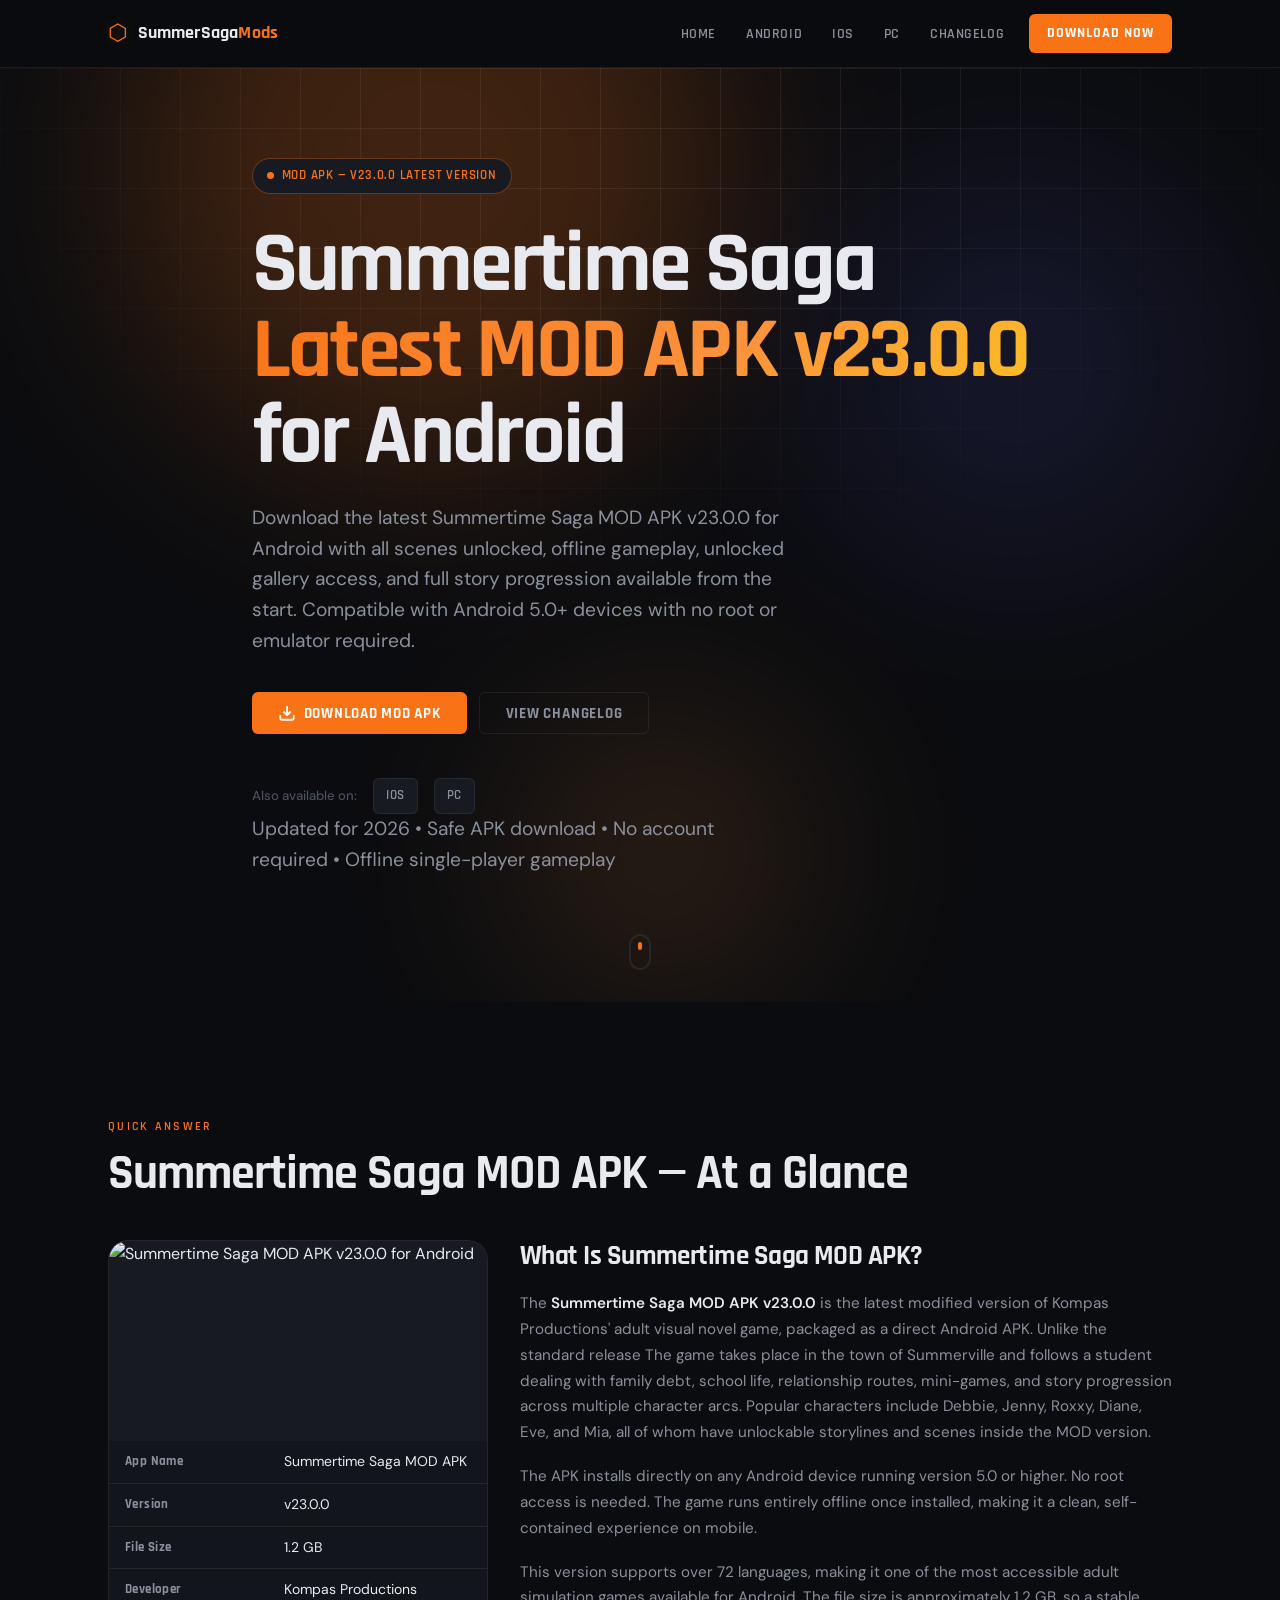
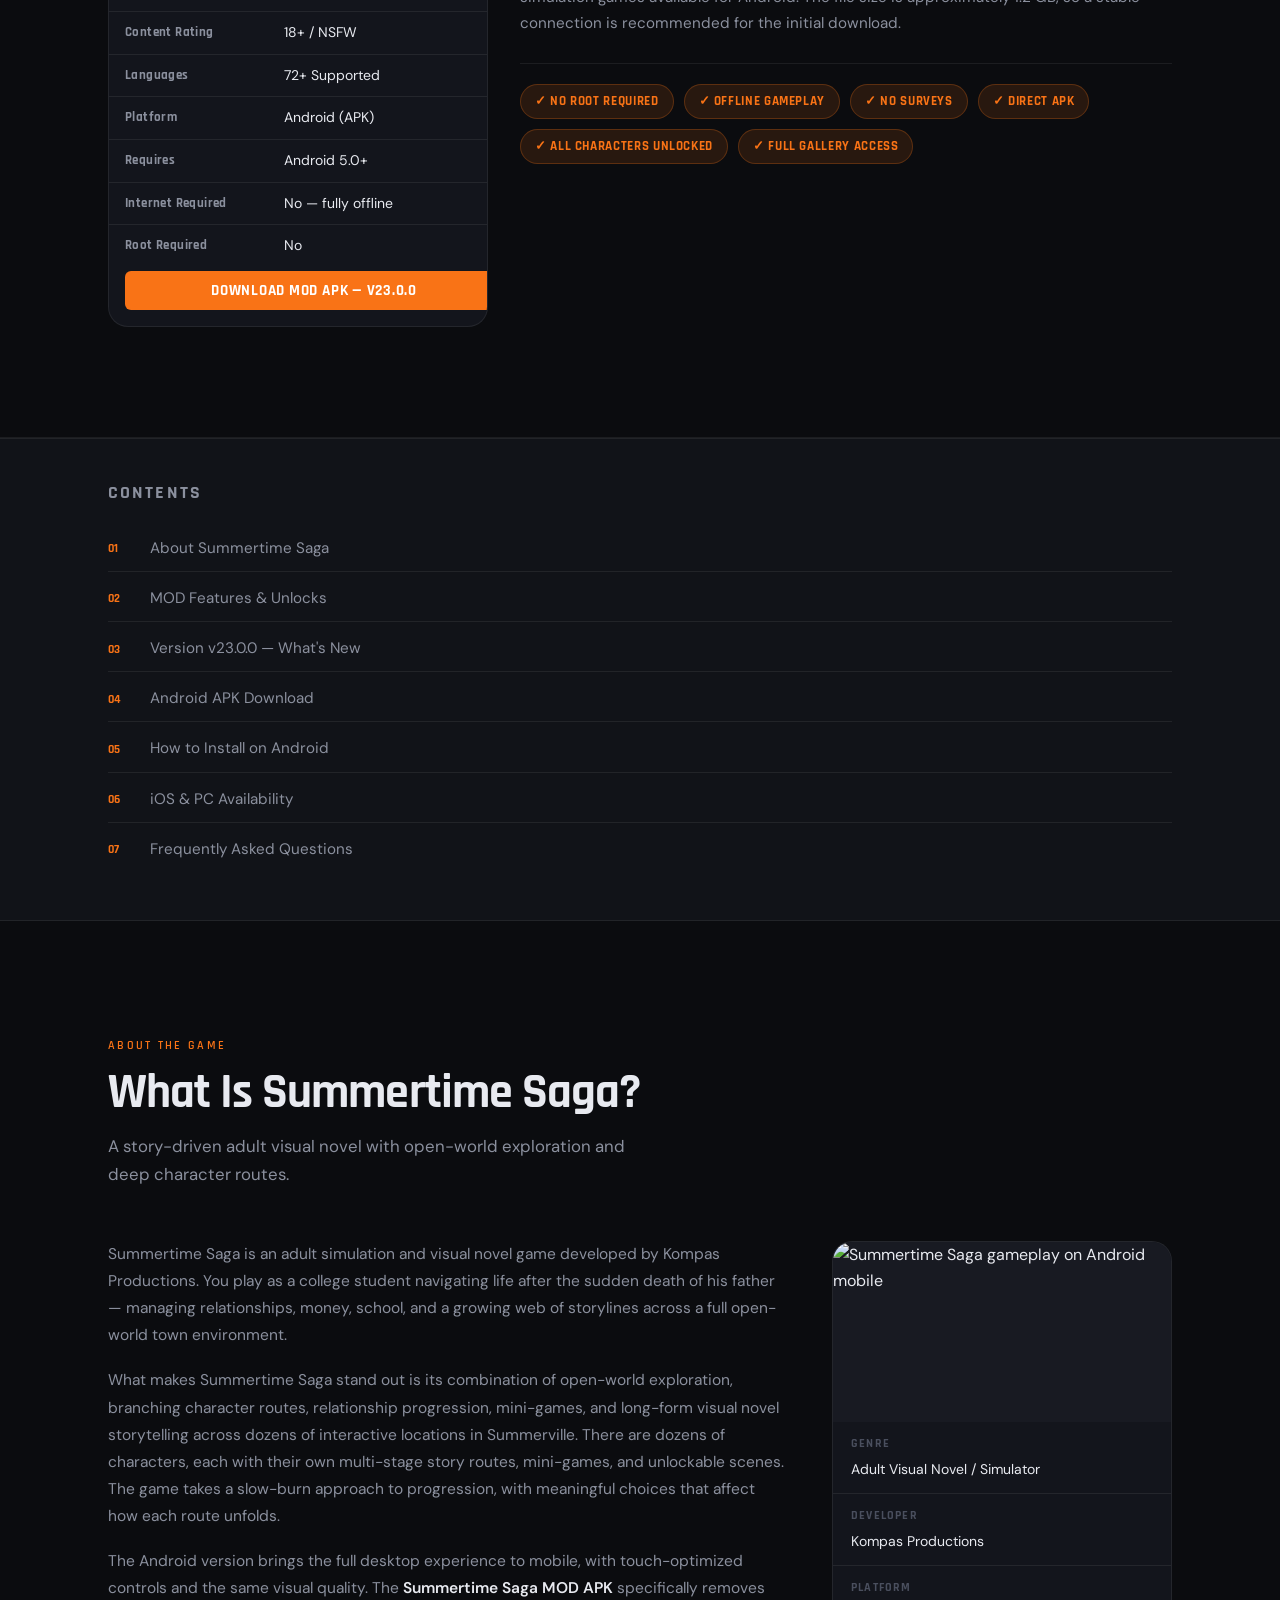
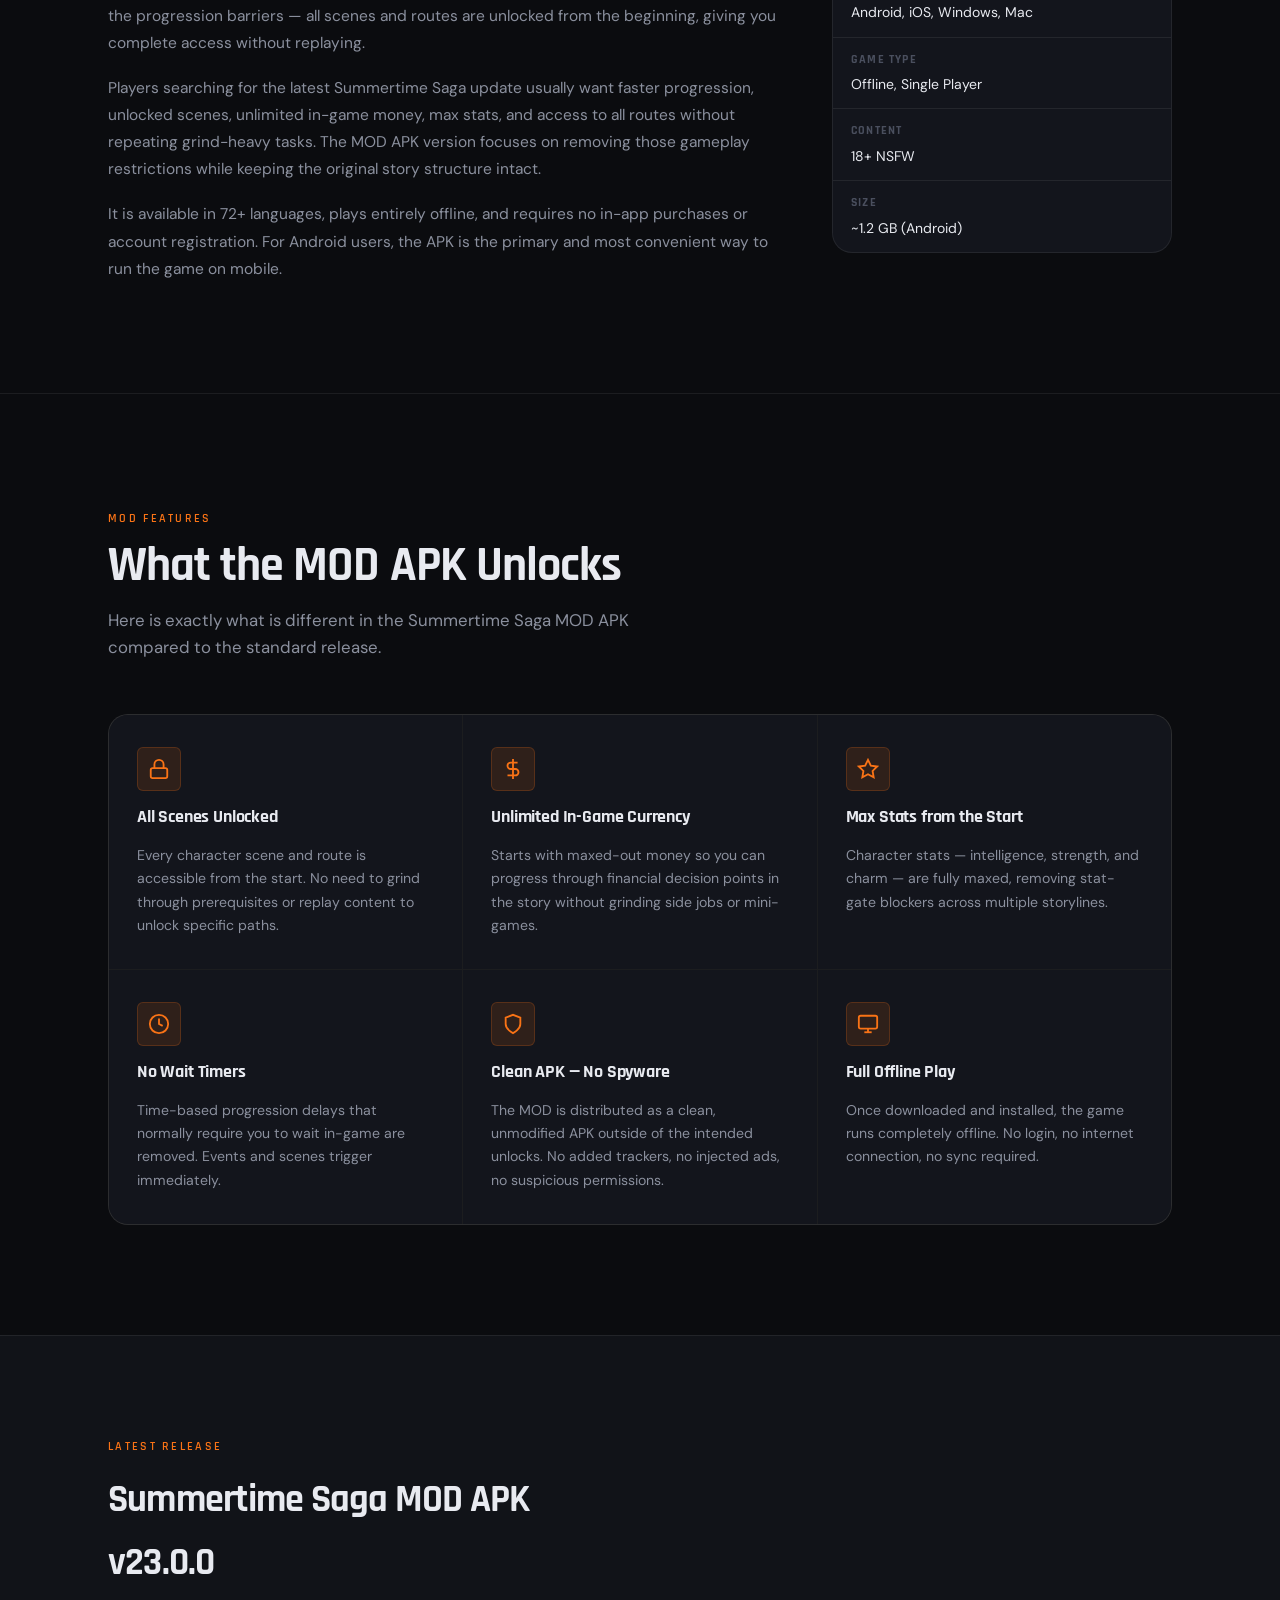
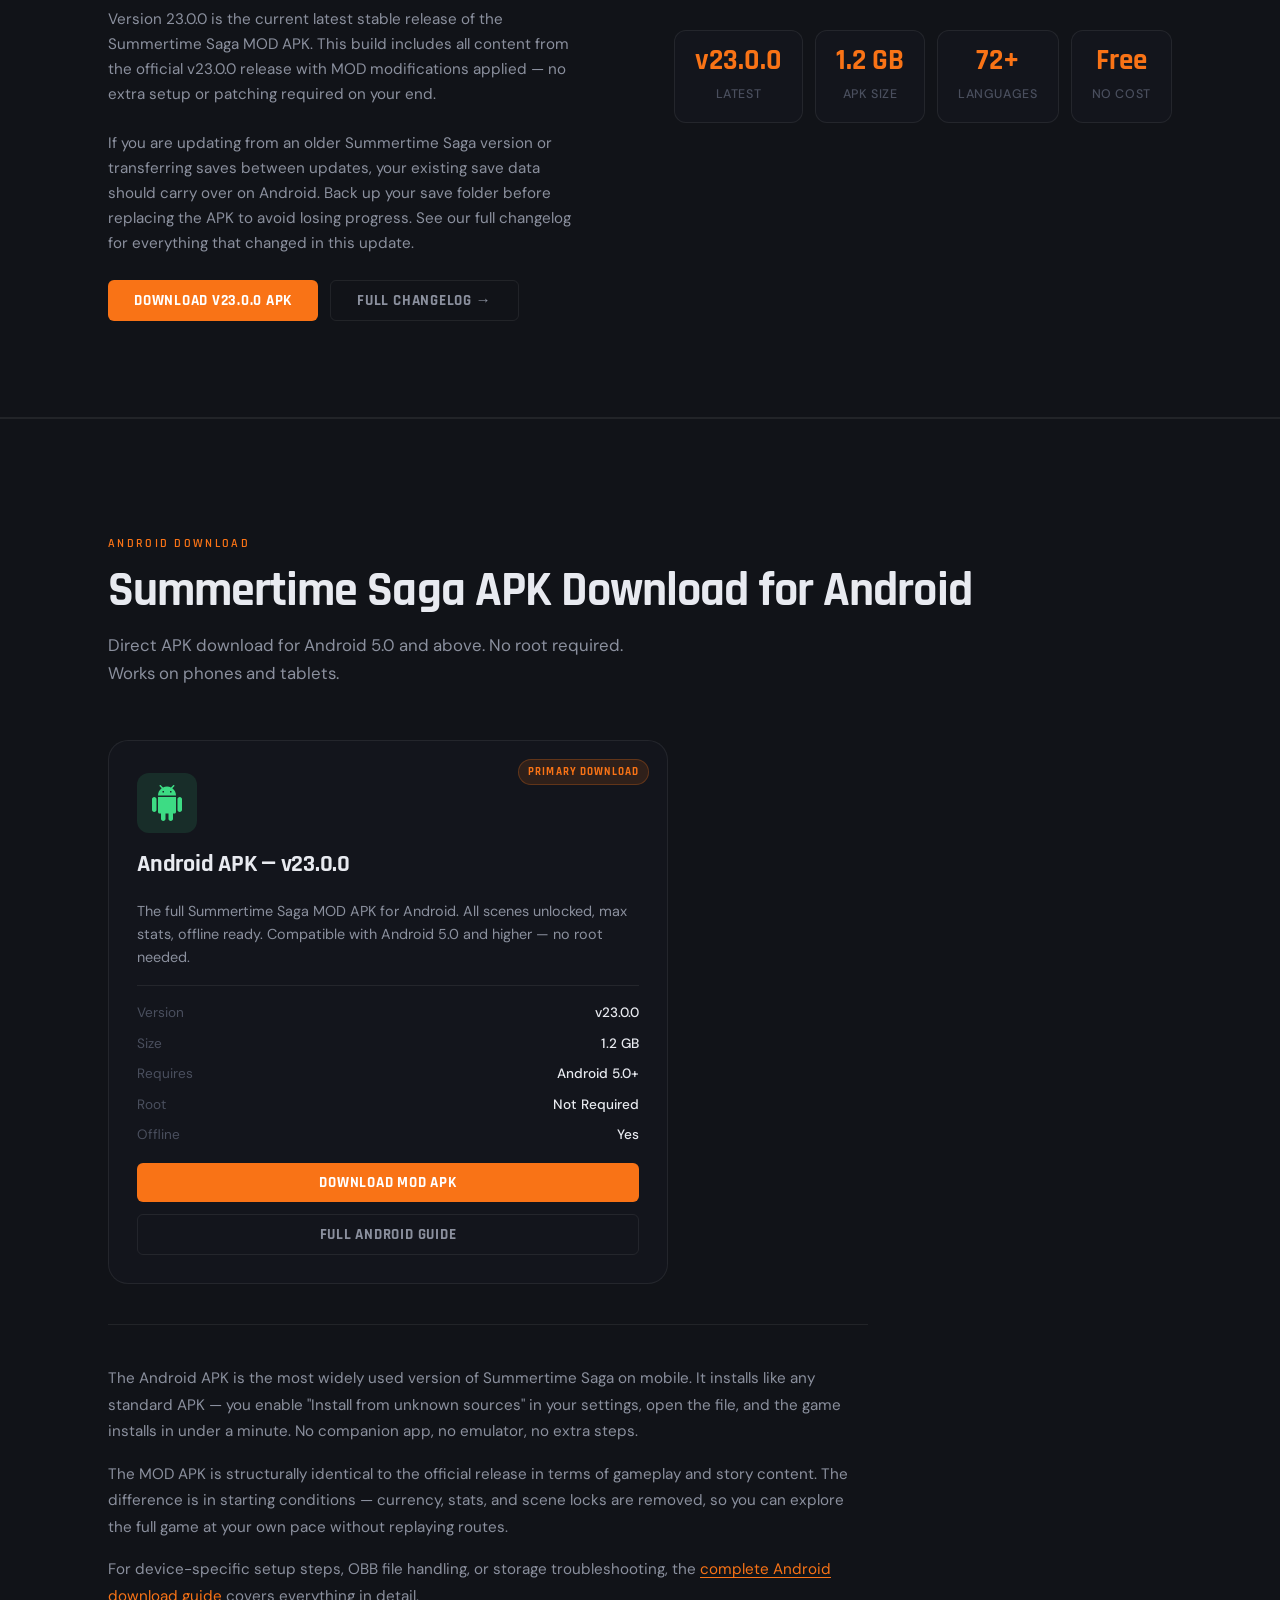
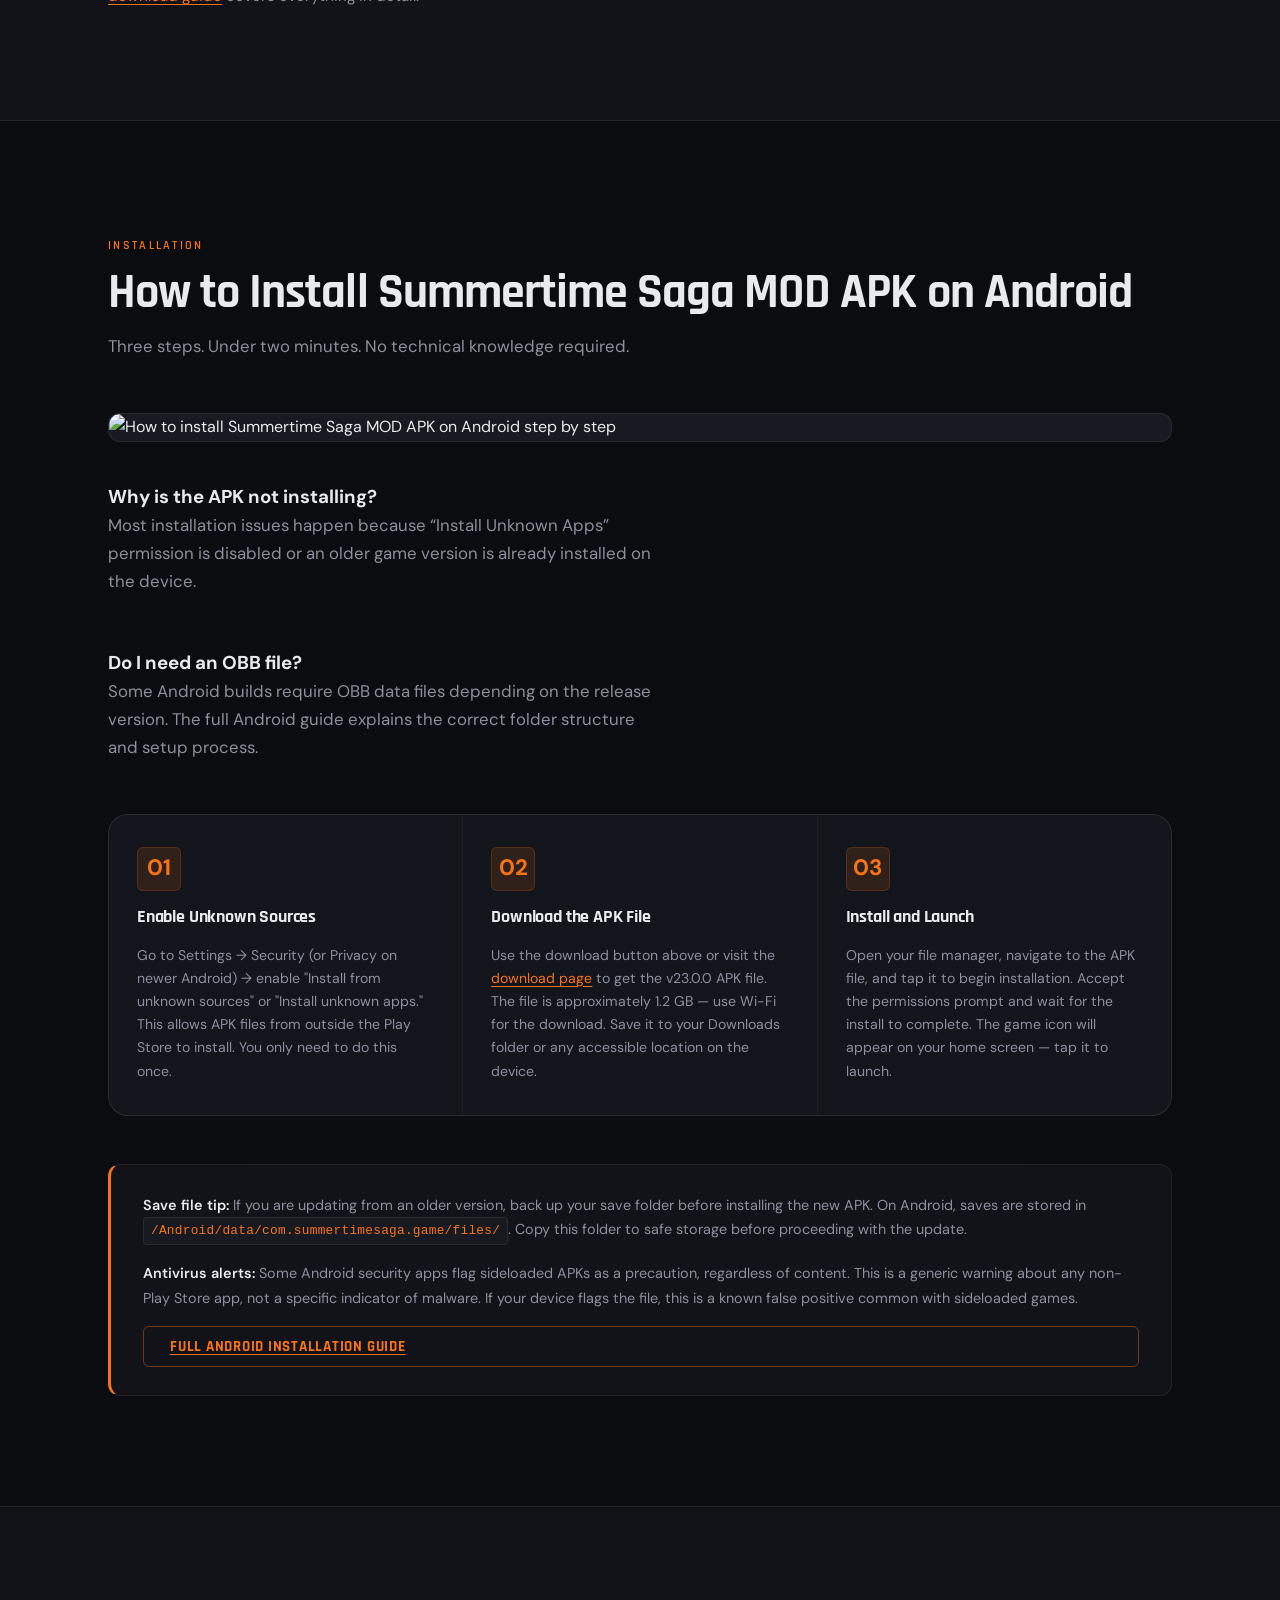
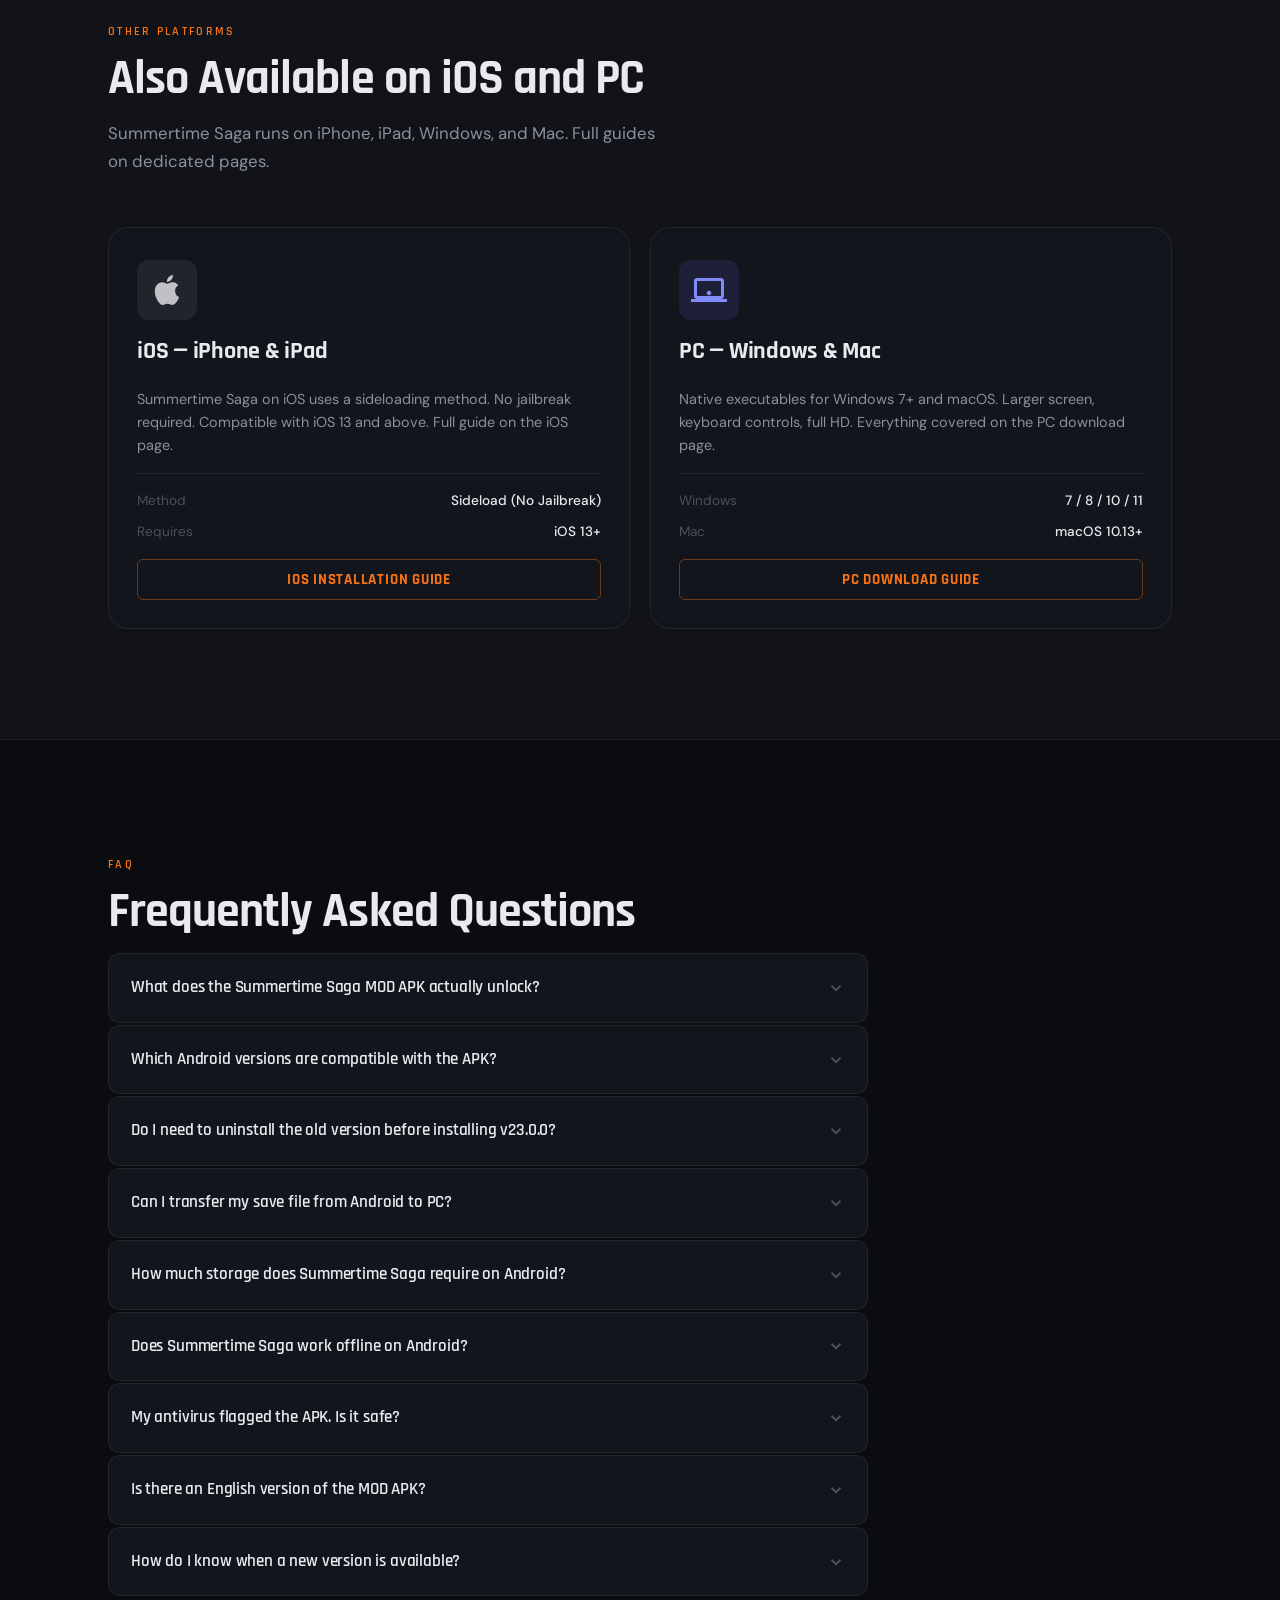
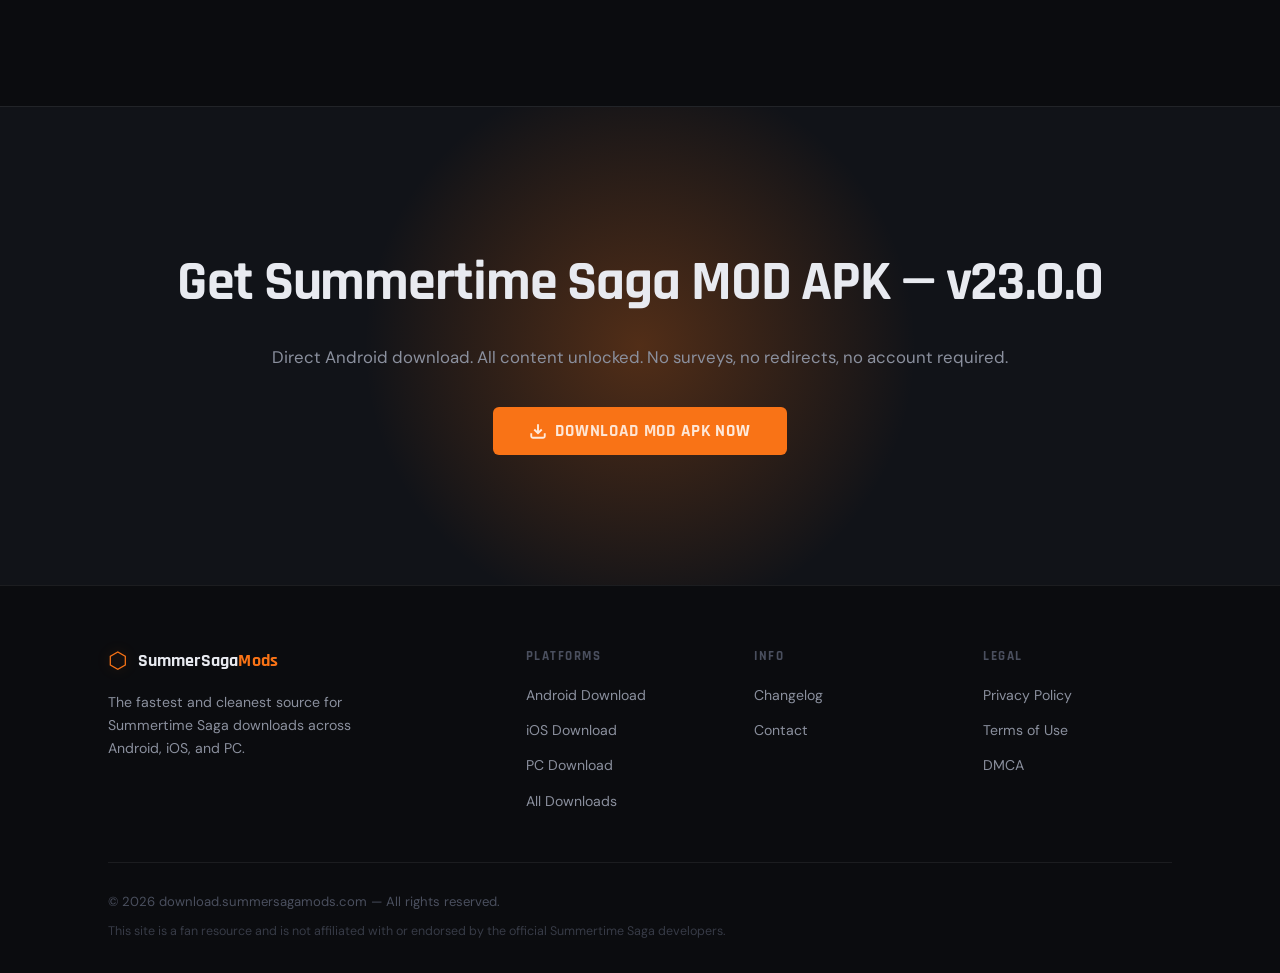
==== commit 7bcc2cdf: "Update index.html" ====
--- a/index.html
+++ b/index.html
@@ -555,7 +555,7 @@
           Version 23.0.0 is the current latest stable release of the Summertime Saga MOD APK. This build includes all content from the official v23.0.0 release with MOD modifications applied — no extra setup or patching required on your end.
         </p>
         <p>
-          If you are updating from an older version, your existing save data should carry over on Android. Back up your save folder before replacing the APK to avoid losing progress. See our <a href="/changelog/">full changelog</a> for everything that changed in this update.
+          If you are updating from an older Summertime Saga version or transferring saves between updates, your existing save data should carry over on Android. Back up your save folder before replacing the APK to avoid losing progress. See our <a href="/changelog/">full changelog</a> for everything that changed in this update.
         </p>
         <div class="version-actions">
           <a href="/download/" class="btn btn-primary">Download v23.0.0 APK</a>
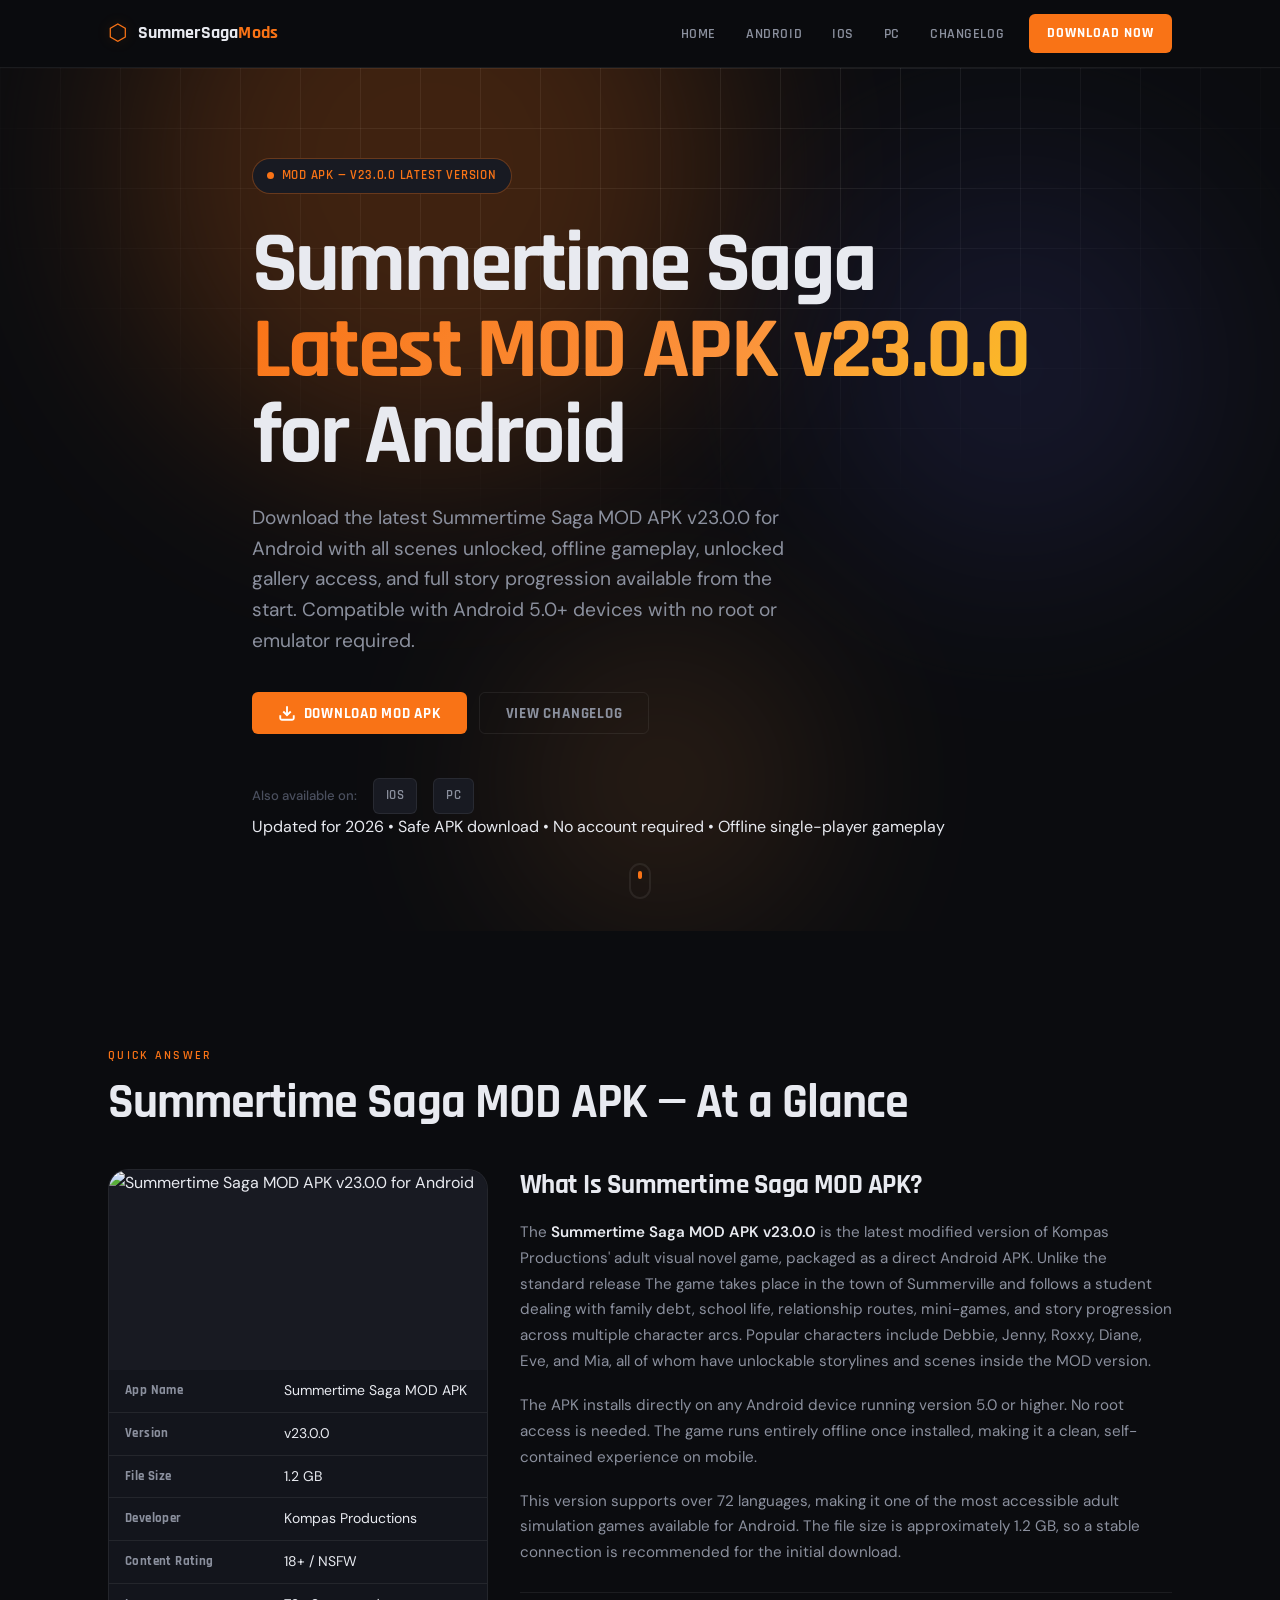
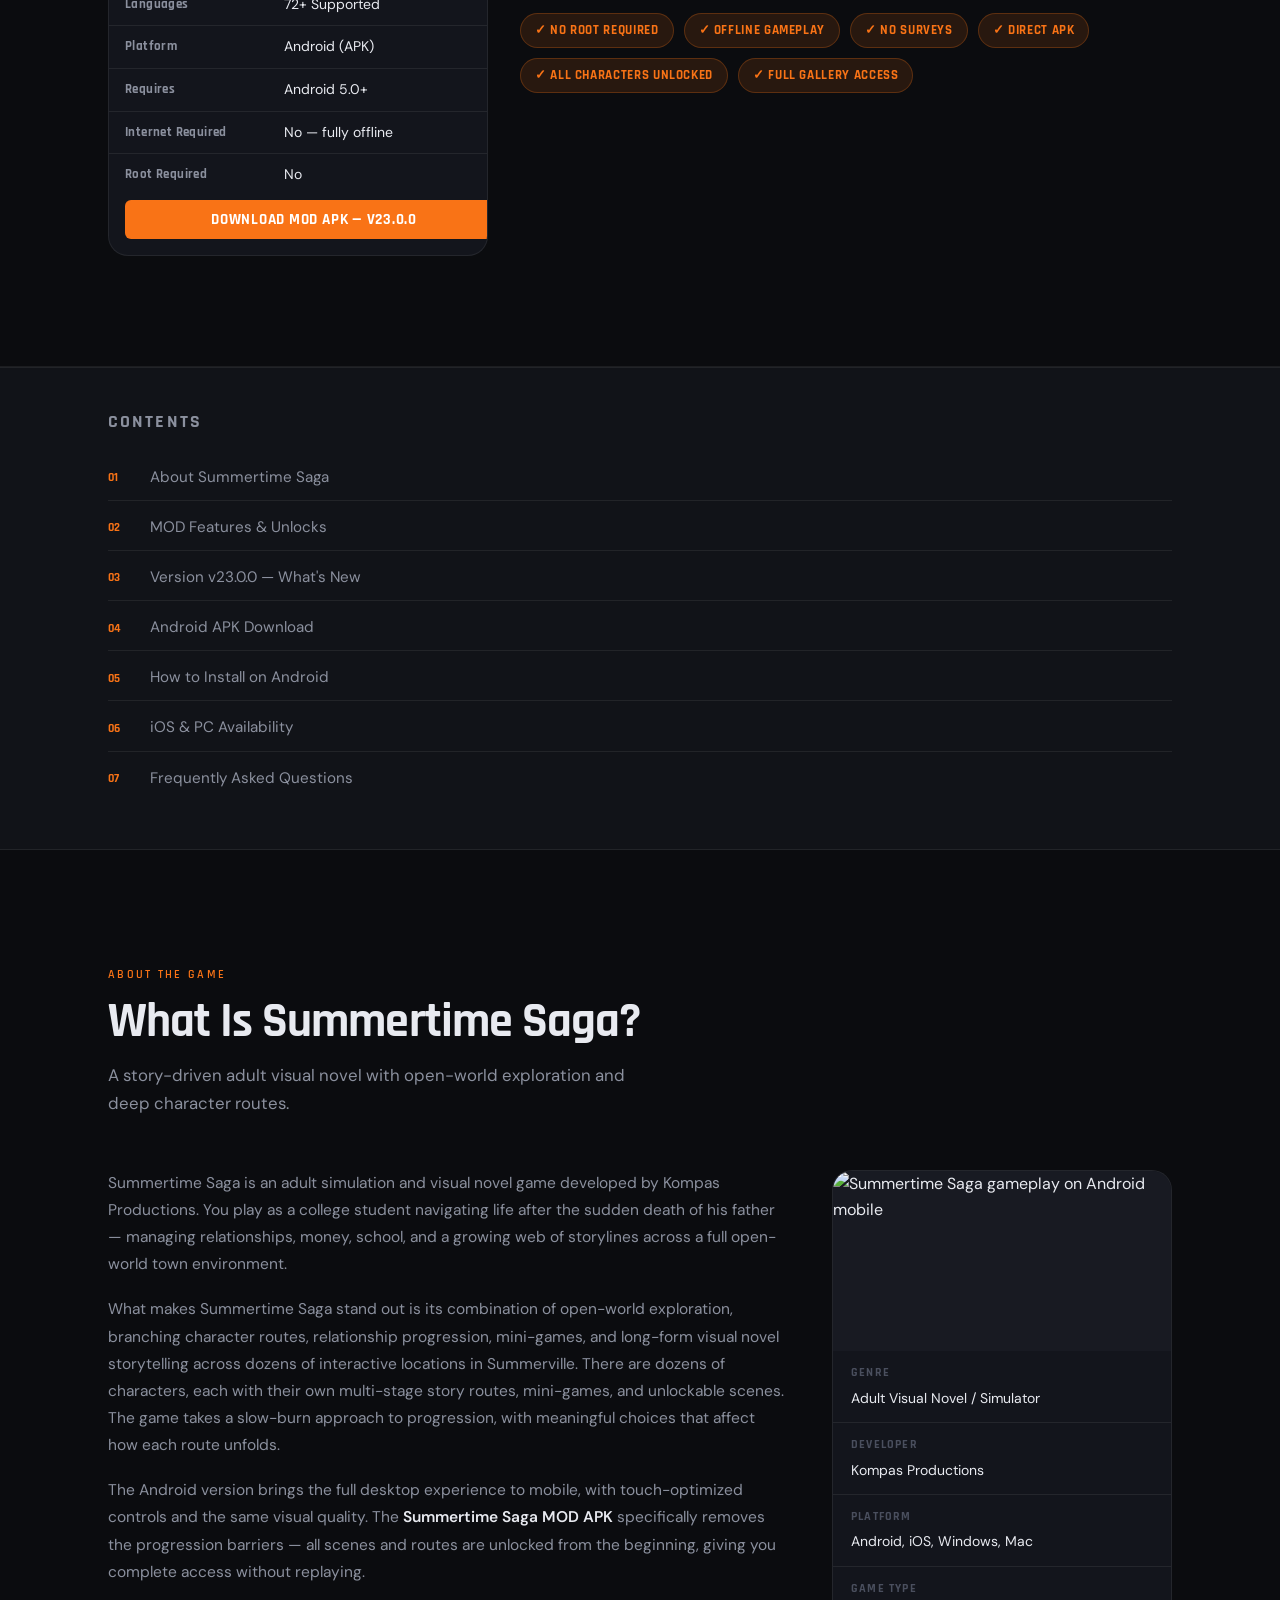
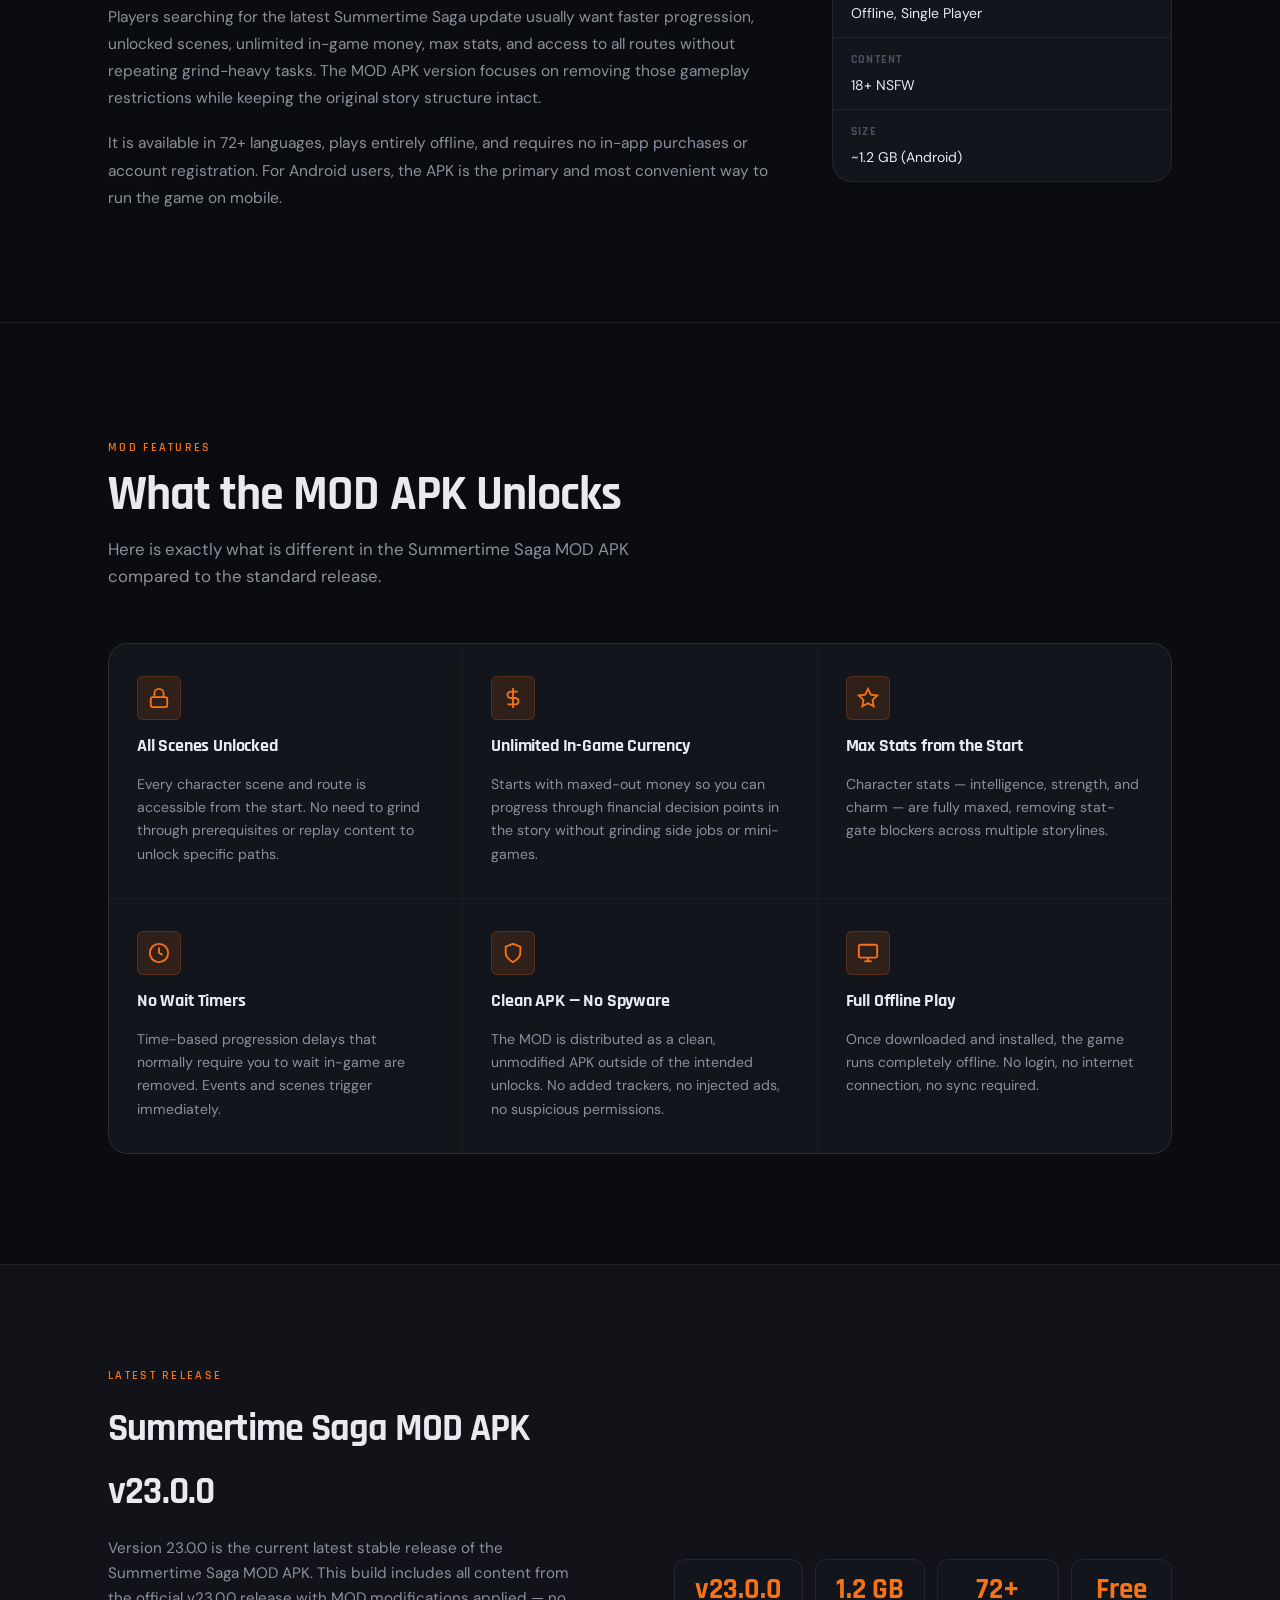
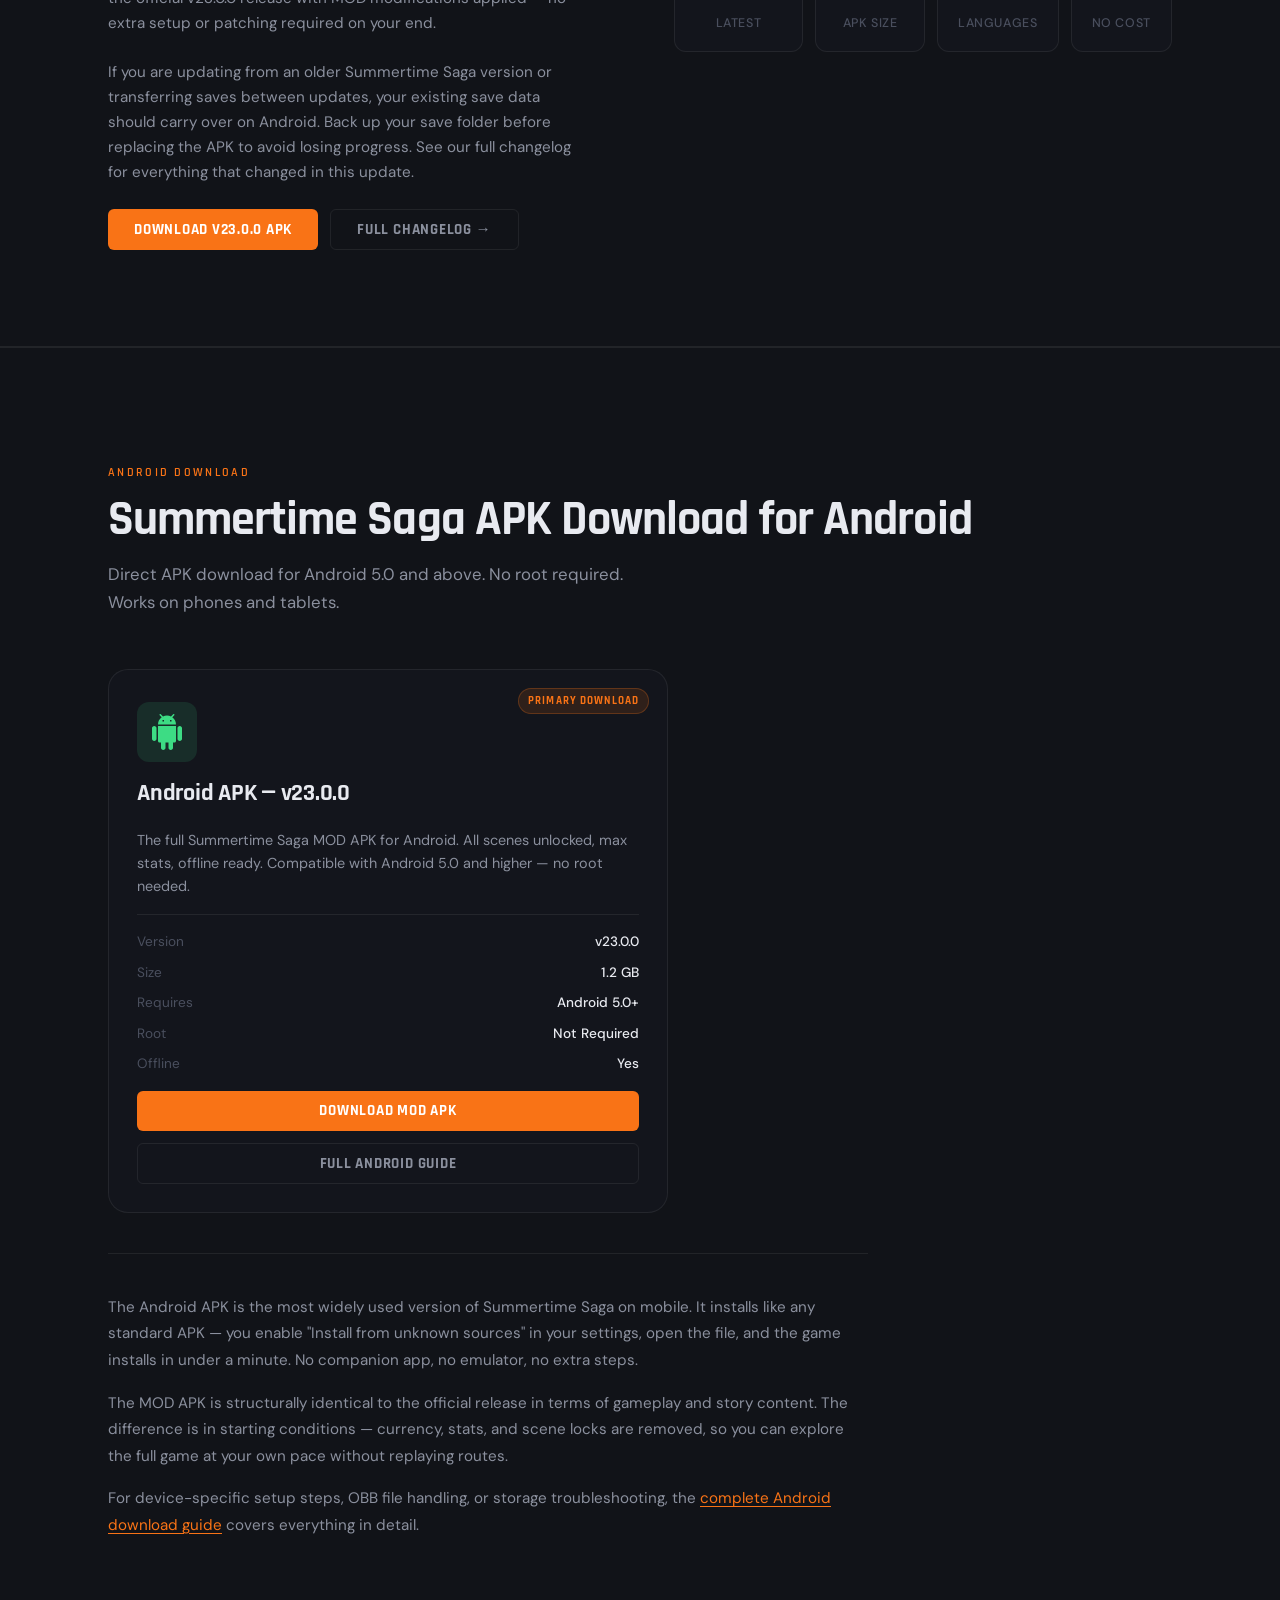
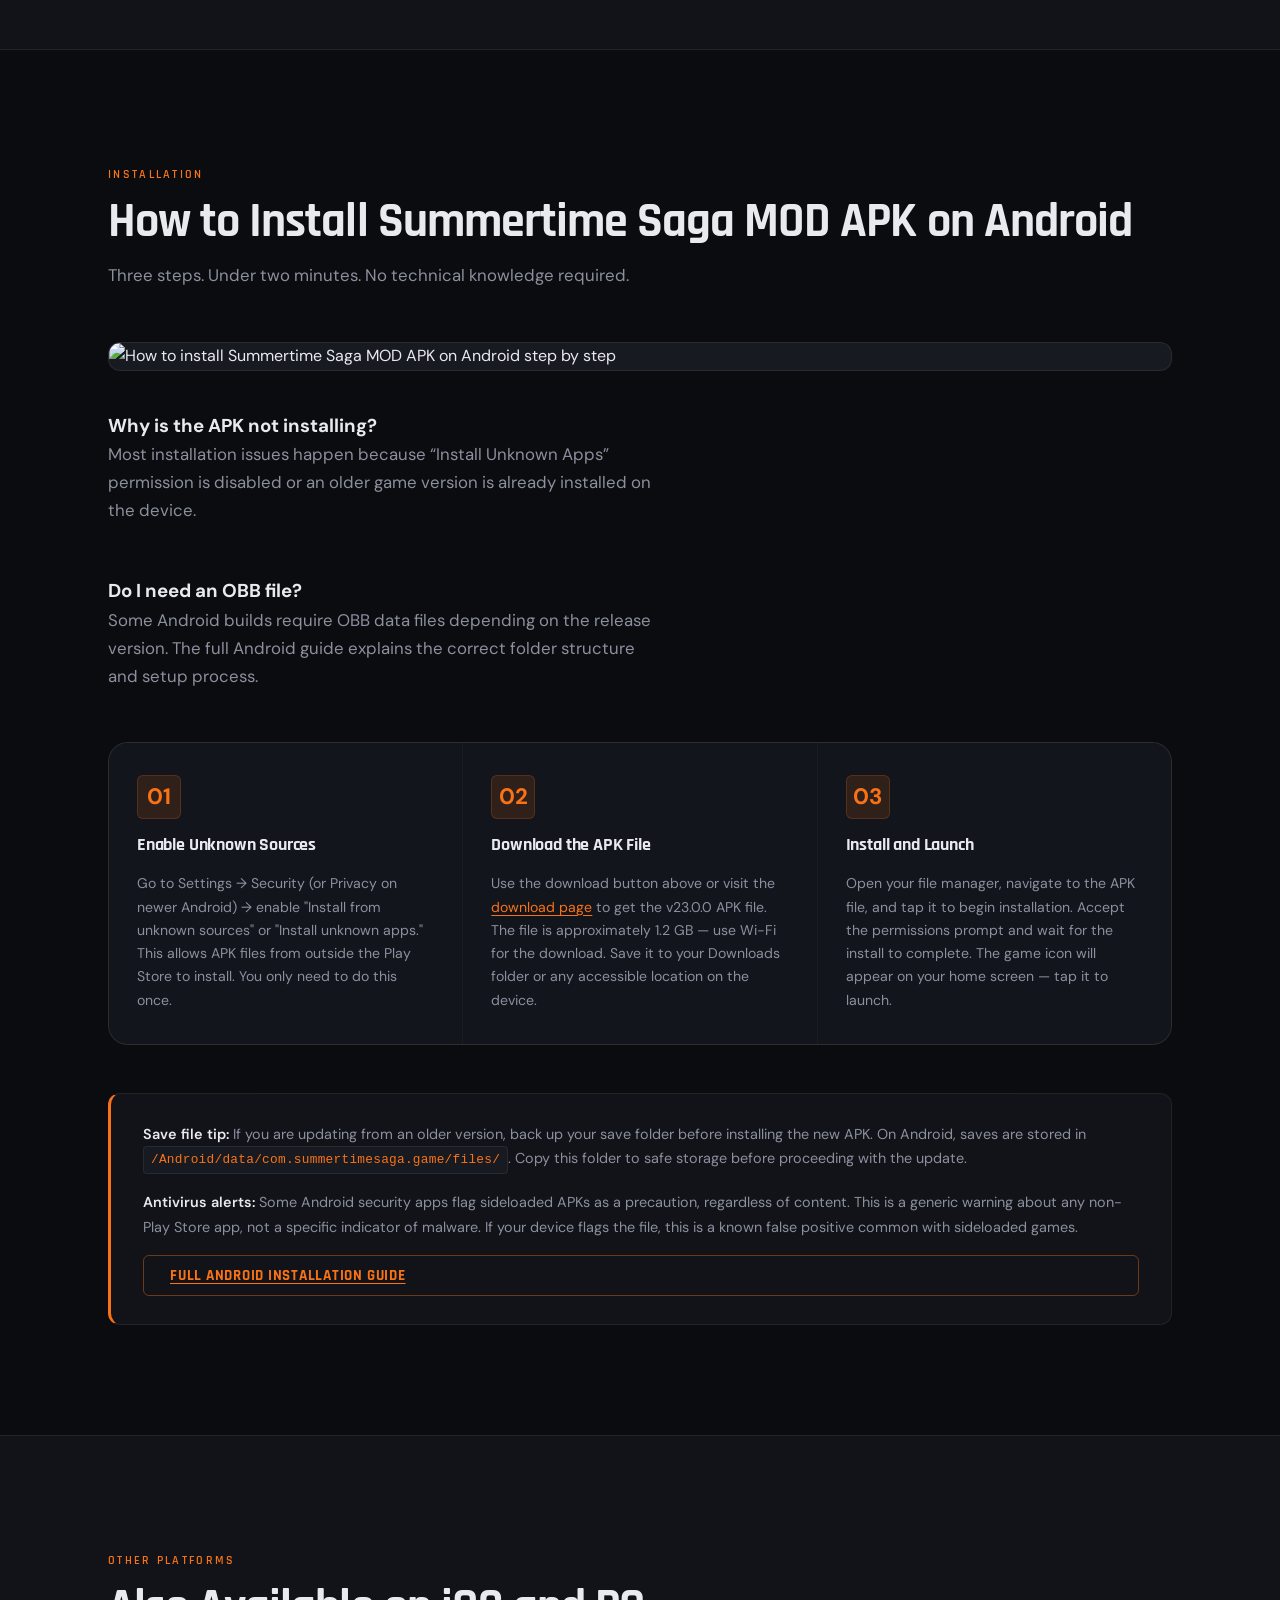
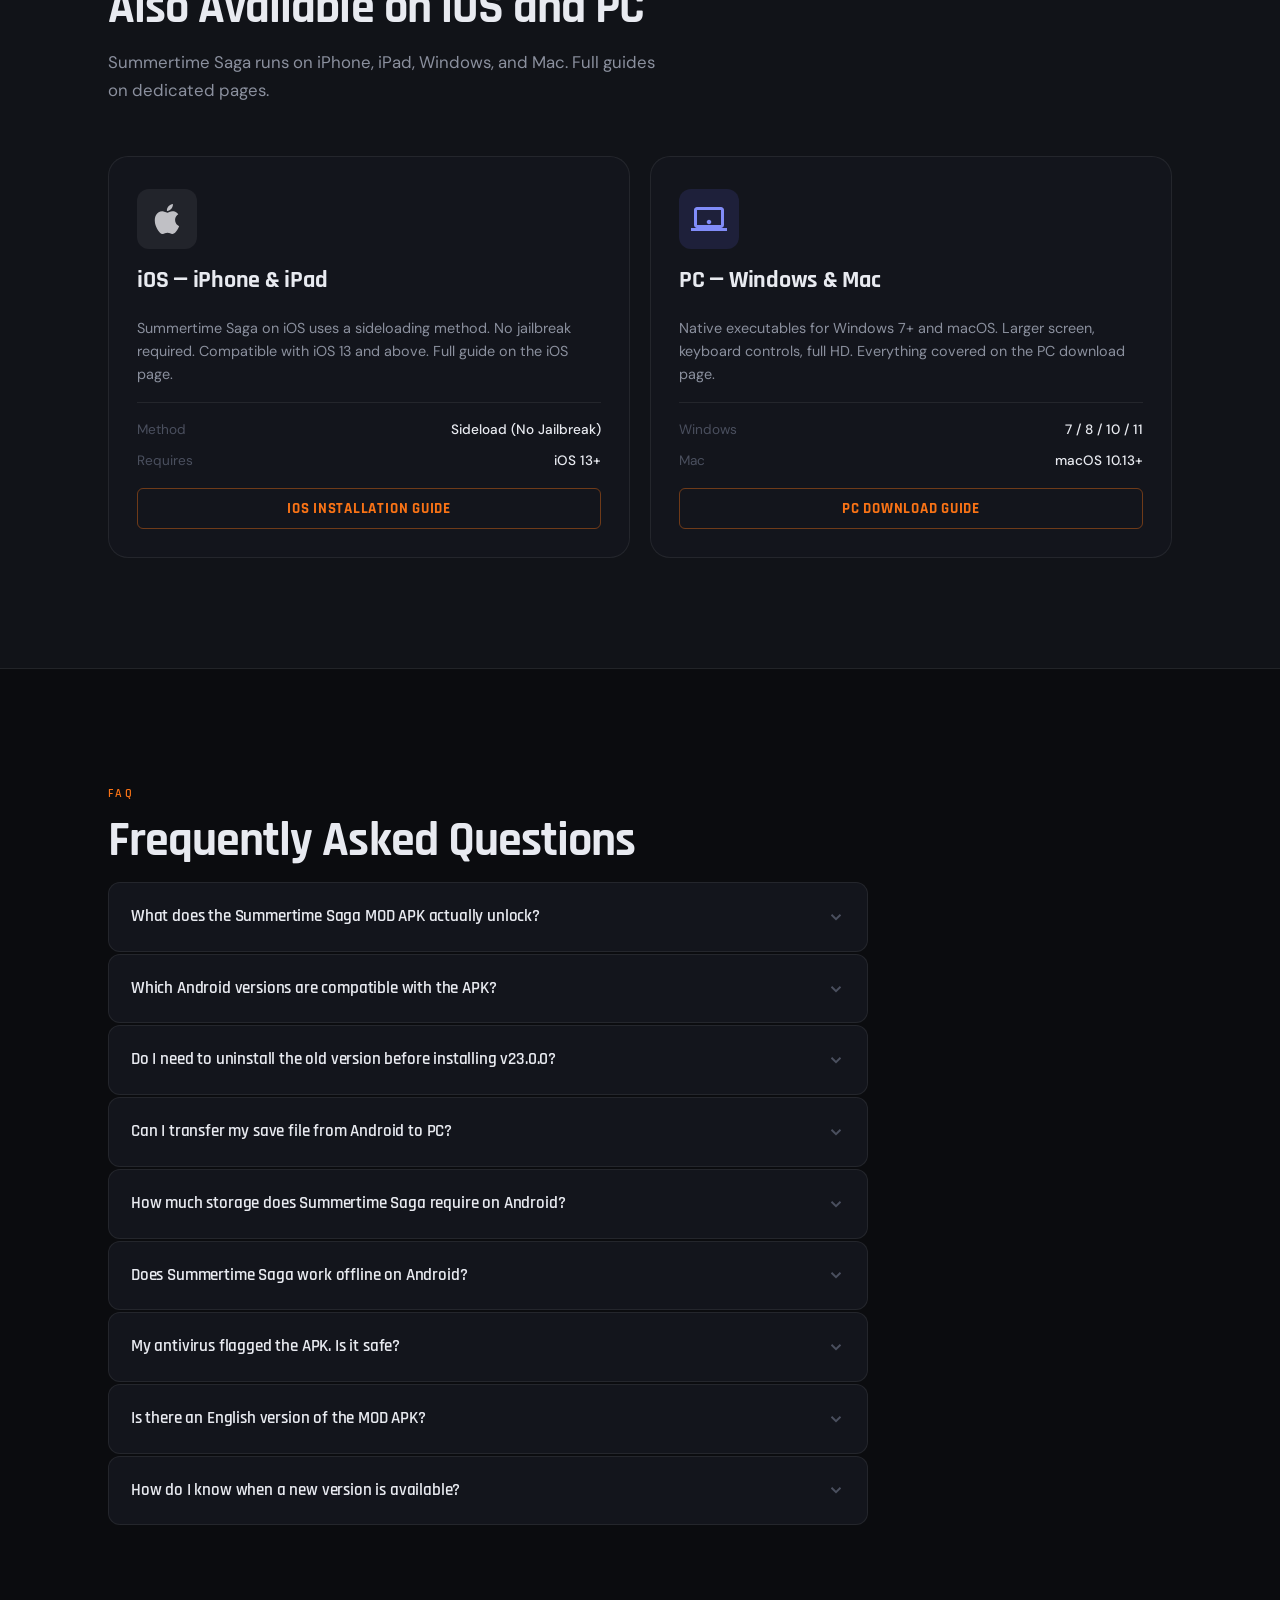
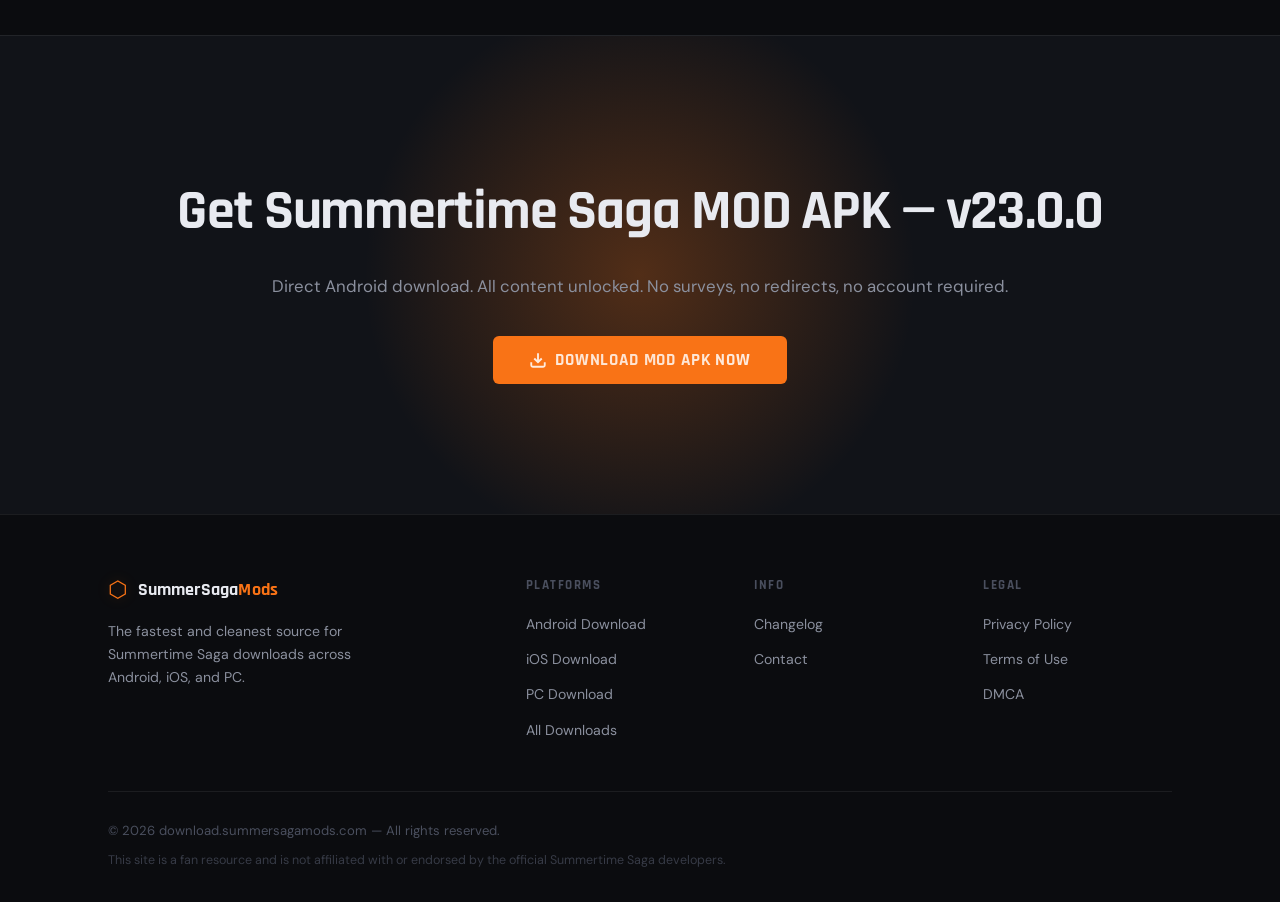
==== commit 0d16b3d4: "Update index.html" ====
--- a/index.html
+++ b/index.html
@@ -327,7 +327,7 @@
       <a href="/ios/" aria-label="Summertime Saga iOS guide">iOS</a>
       <a href="/pc/" aria-label="Summertime Saga PC guide">PC</a>
           </div>
-     <p class="hero-sub">Updated for 2026 • Safe APK download • No account required • Offline single-player gameplay</p>
+     <p>Updated for 2026 • Safe APK download • No account required • Offline single-player gameplay</p>
 </div>
    
   
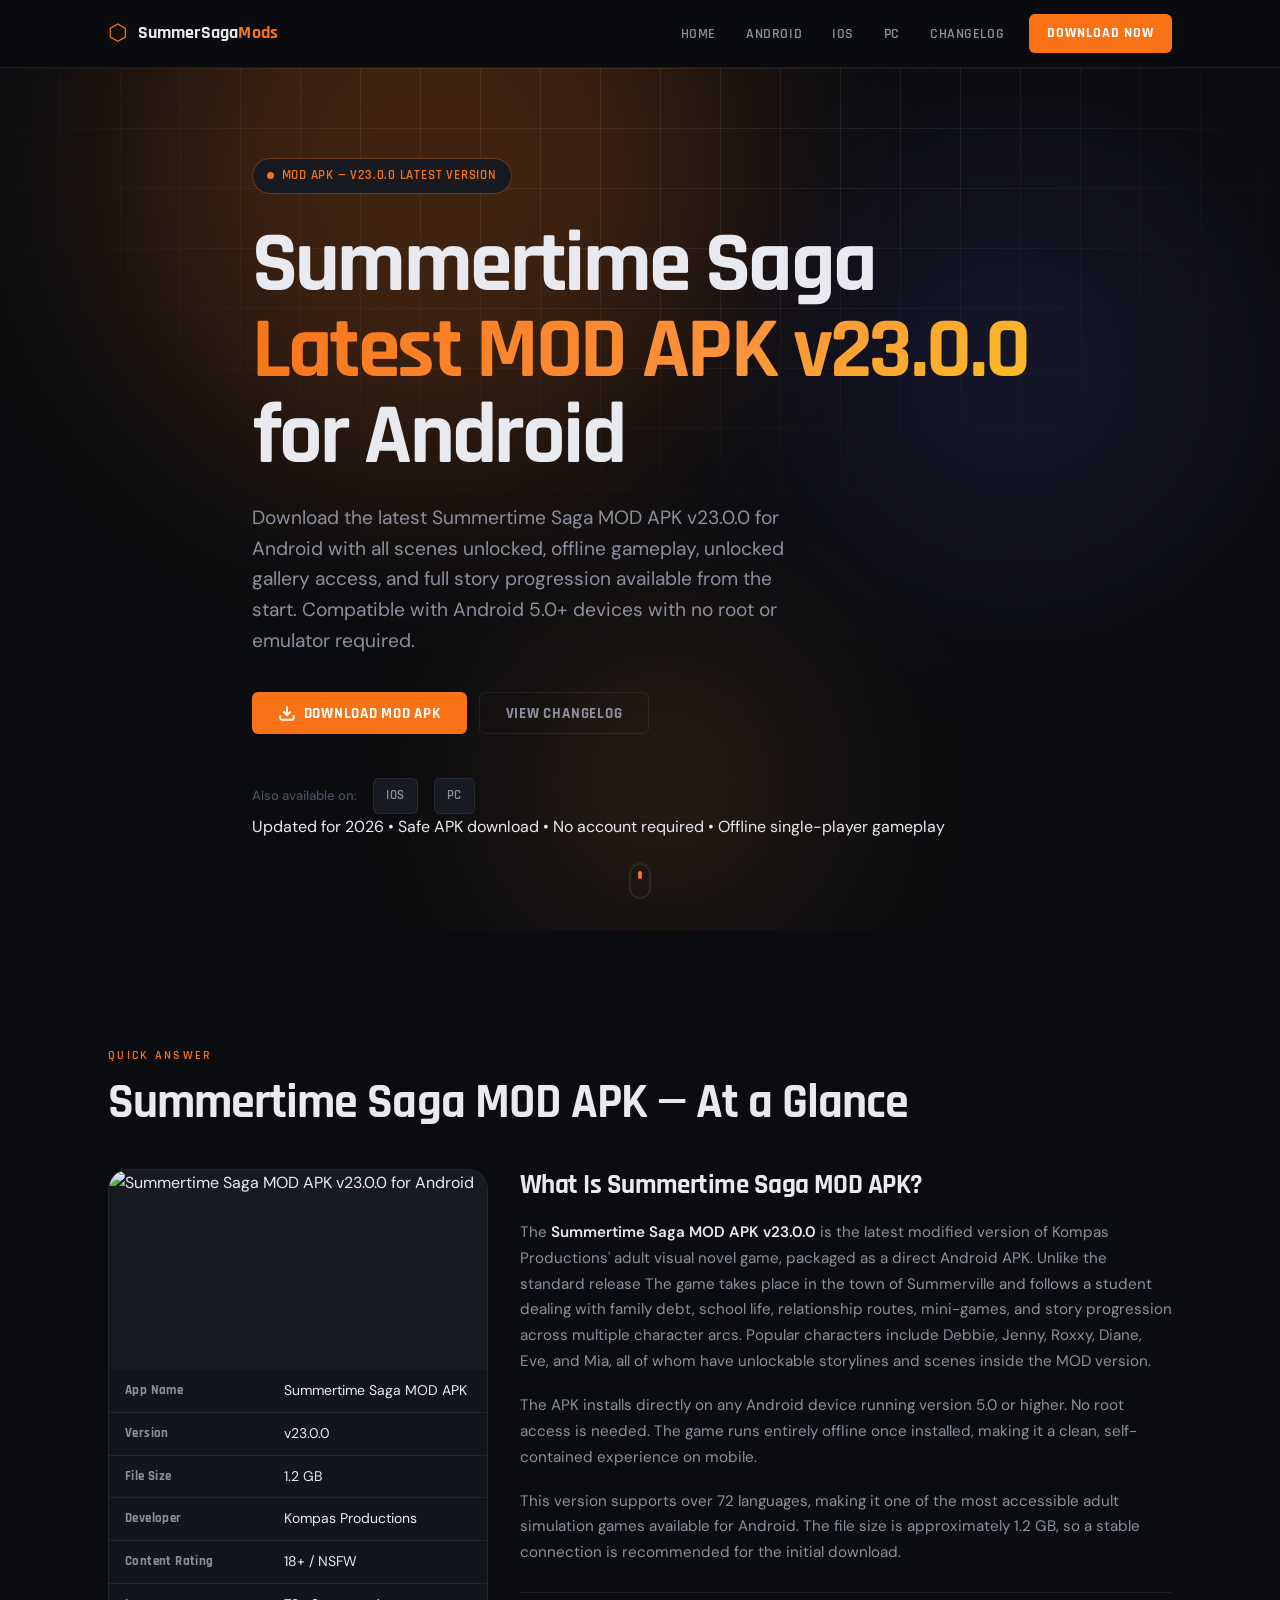
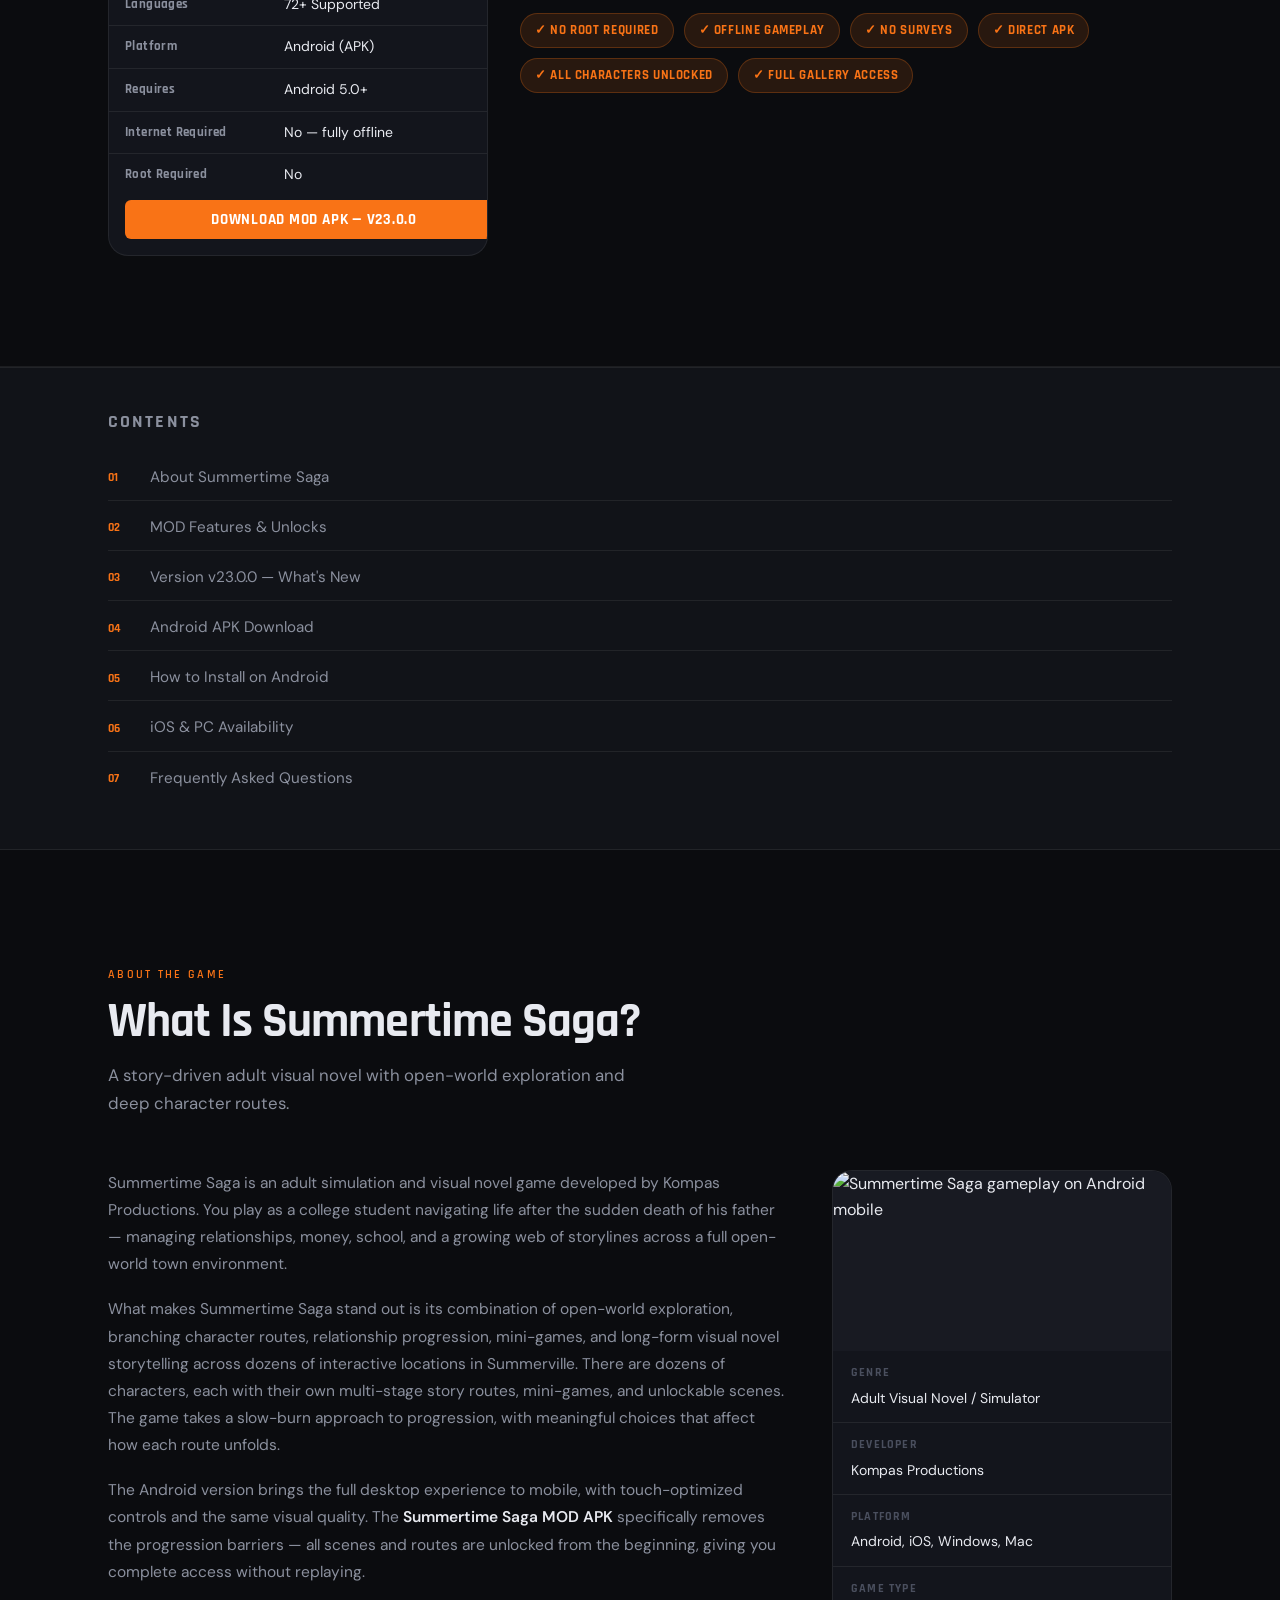
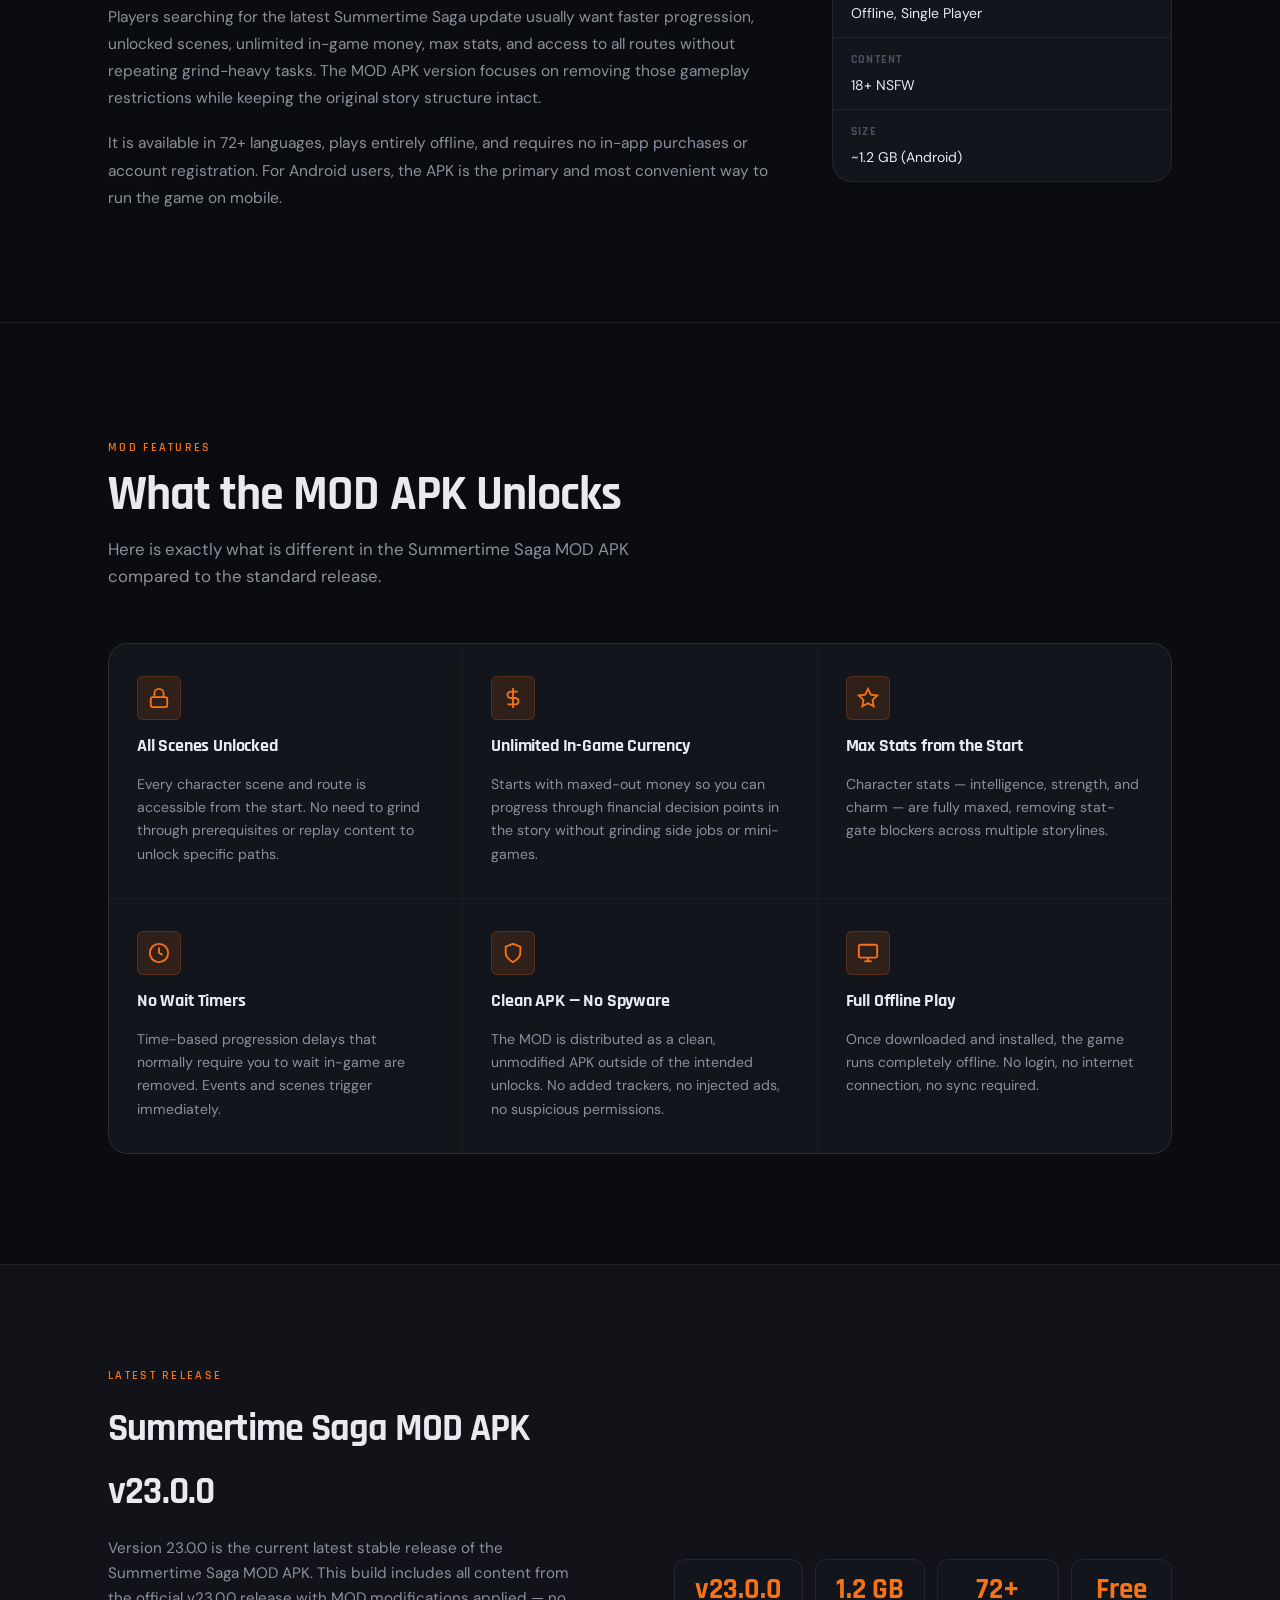
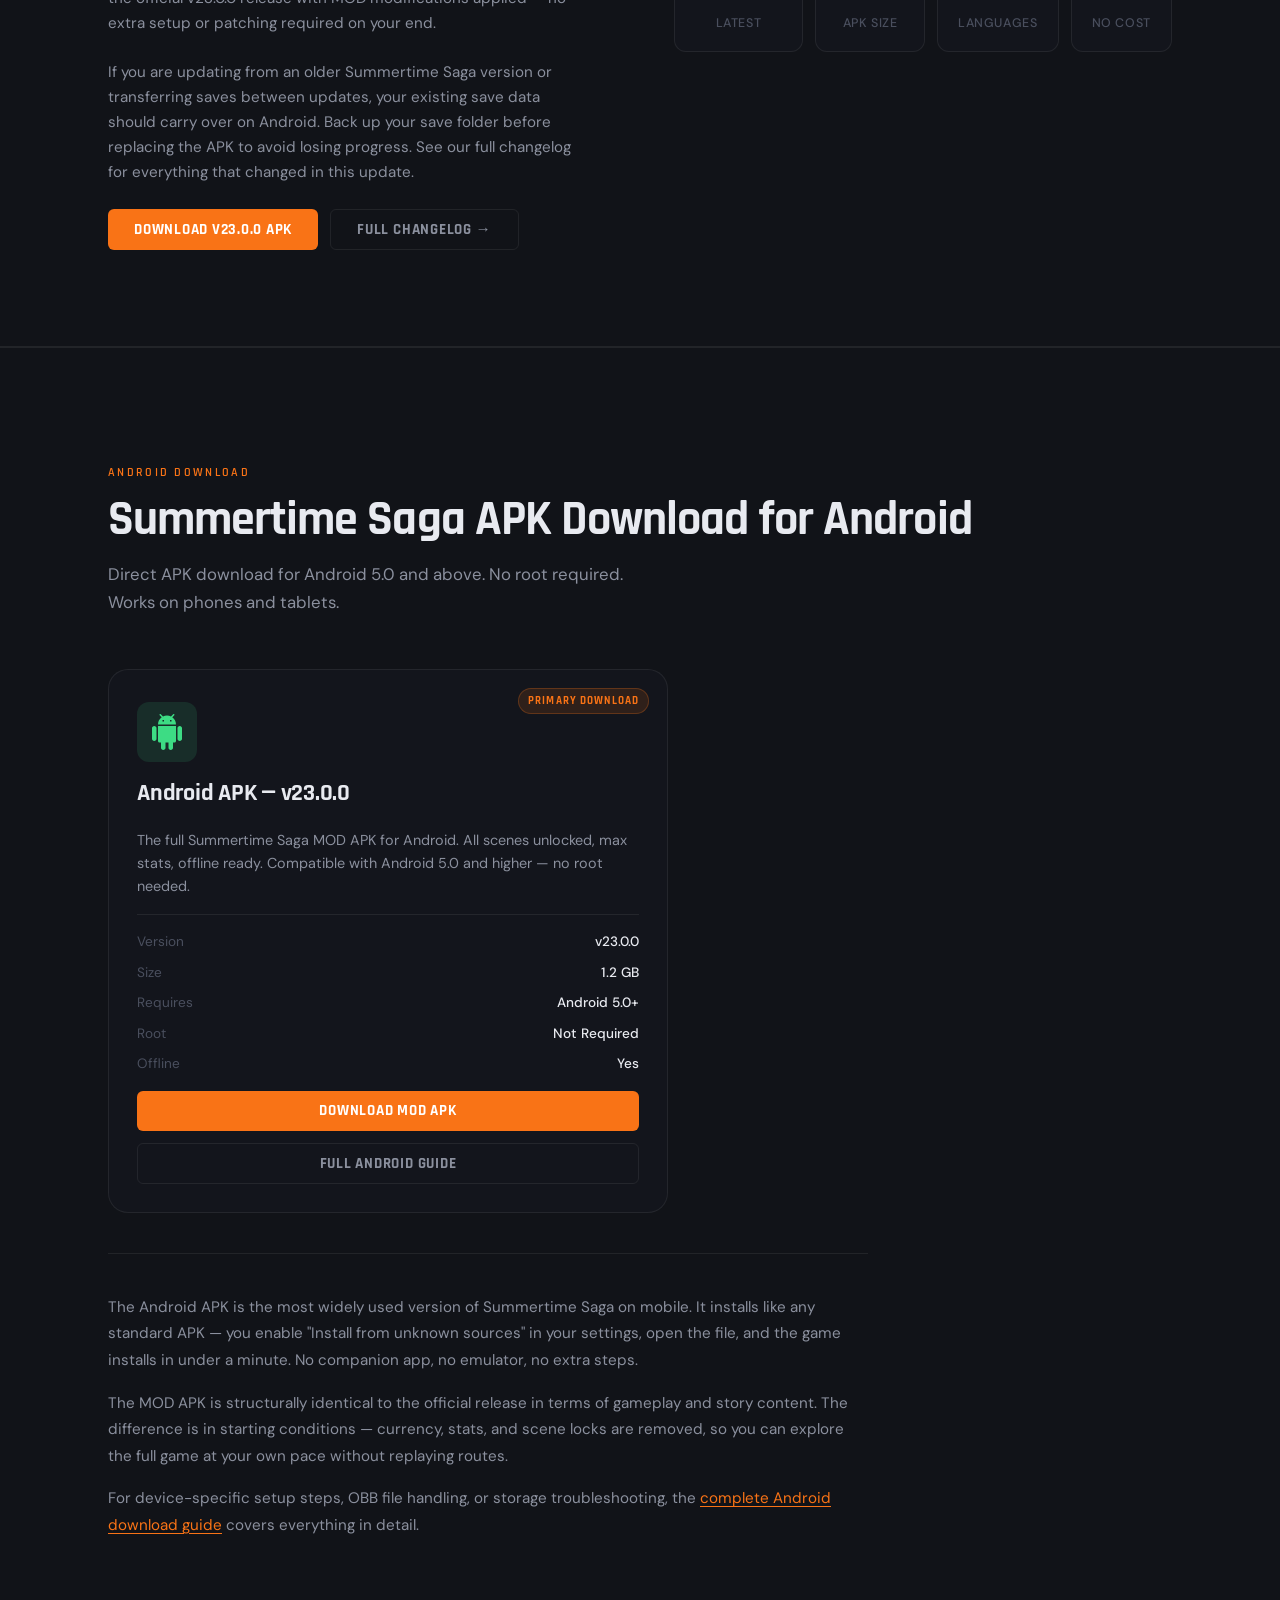
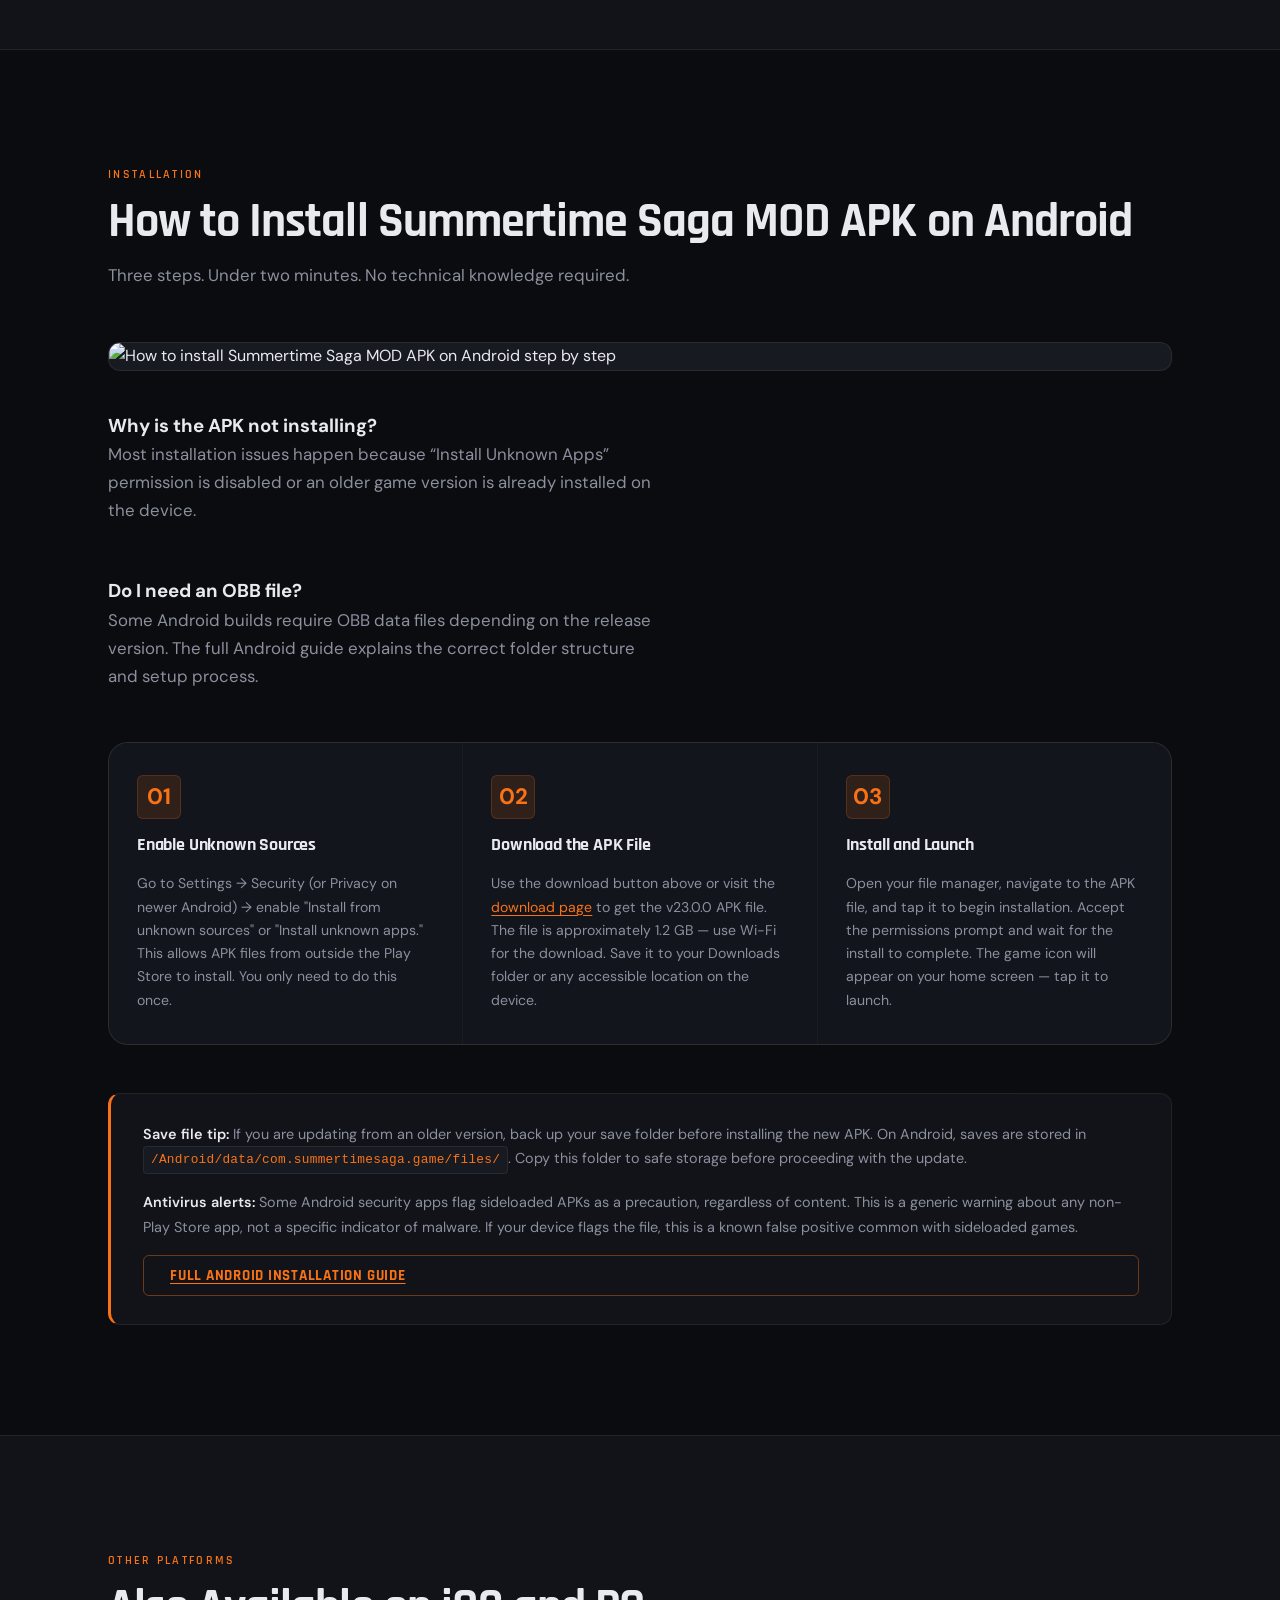
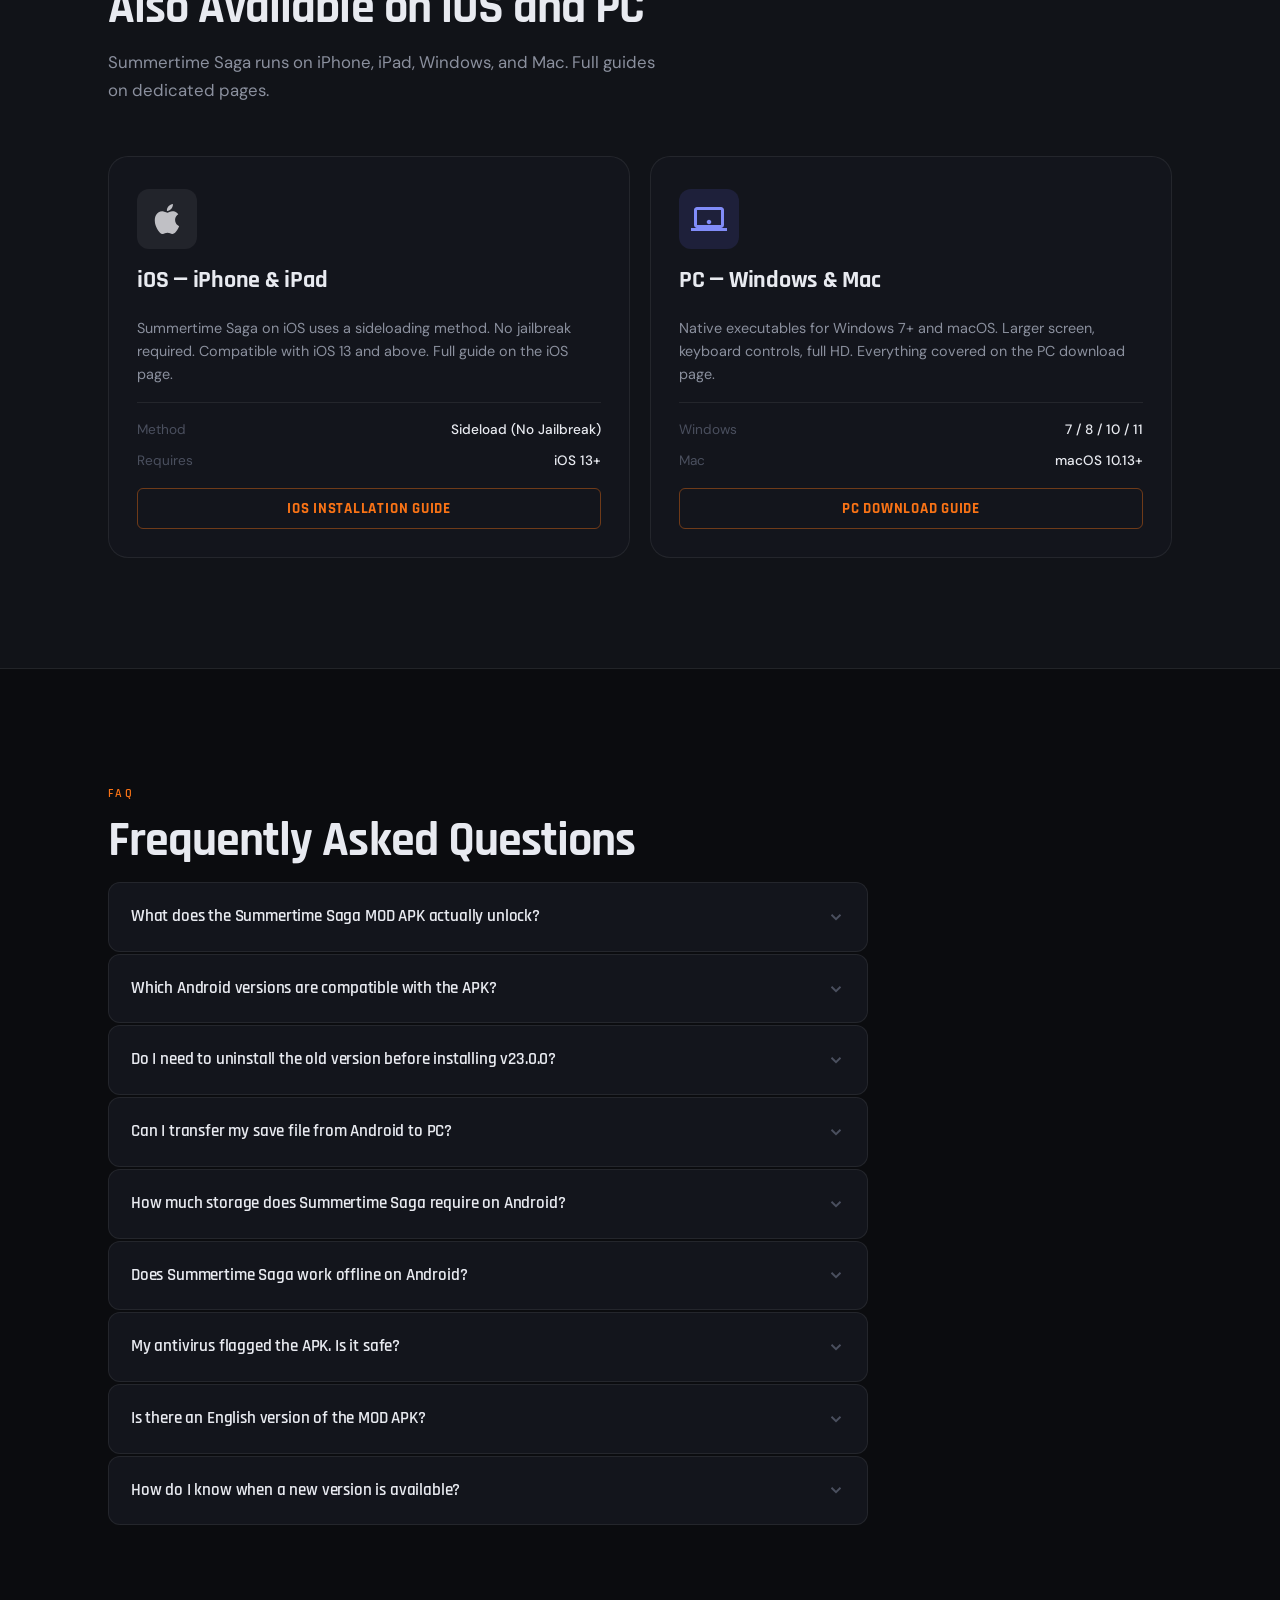
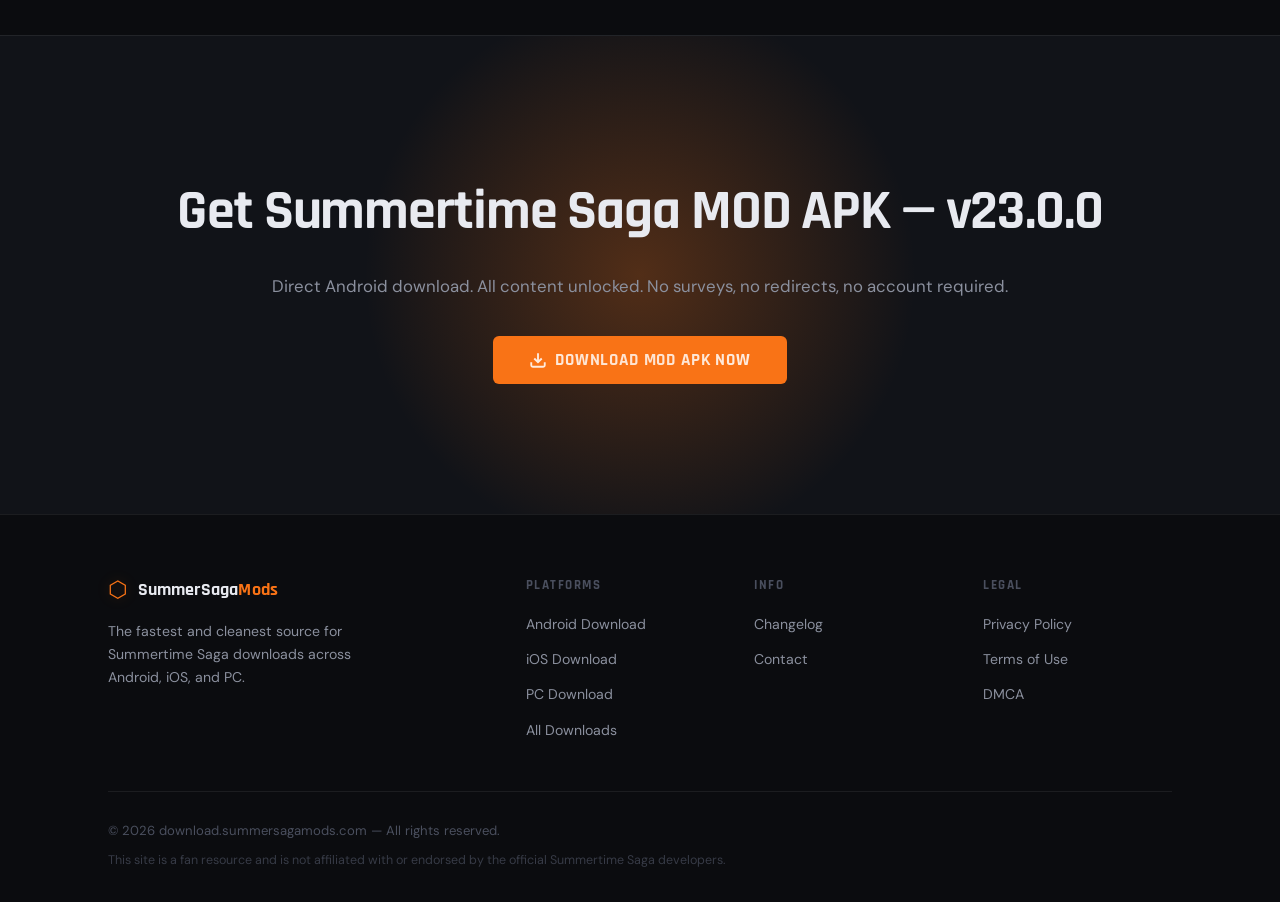
==== commit de3836b2: "Update index.html" ====
--- a/index.html
+++ b/index.html
@@ -16,9 +16,9 @@
        PRIMARY SEO
        ========================= -->
 
-  <title>Summertime Saga MOD APK v23.0.0 Download for Android</title>
-
-  <meta name="description" content="Download Summertime Saga MOD APK v23.0.0 for Android with unlocked content, updated gameplay, English support, and smooth mobile compatibility." />
+  <title>Summertime Saga MOD APK v23.0.0 — Latest Update with All Scenes Unlocked</title>
+
+  <meta name="description" content="Download Summertime Saga MOD APK v23.0.0 for Android with unlocked scenes, full story access, offline gameplay, and smoother performance on modern devices. Updated for 2026." />
 
   <meta name="robots" content="index, follow, max-image-preview:large" />
 
@@ -33,9 +33,9 @@
 
   <meta property="og:url" content="https://download.summersagamods.com/" />
 
-  <meta property="og:title" content="Summertime Saga MOD APK v23.0.0 Download for Android" />
-
-  <meta property="og:description" content="Download Summertime Saga MOD APK latest version with unlocked scenes, Android compatibility, English support, and smooth performance." />
+  <meta property="og:title" content="Summertime Saga MOD APK v23.0.0 — Latest Update with All Scenes Unlocked" />
+
+  <meta property="og:description" content="Download Summertime Saga MOD APK v23.0.0 for Android with unlocked scenes, full story access, offline gameplay, and smoother performance on modern devices. Updated for 2026." />
 
   <!-- UPDATED IMAGE -->
   <meta property="og:image" content="https://summersagamods.com/wp-content/uploads/2026/05/mod-apk.webp" />
@@ -49,9 +49,9 @@
 
   <meta name="twitter:card" content="summary_large_image" />
 
-  <meta name="twitter:title" content="Summertime Saga MOD APK v23.0.0 Download for Android" />
-
-  <meta name="twitter:description" content="Download Summertime Saga MOD APK latest version with unlocked gameplay, Android support, and smooth performance." />
+  <meta name="twitter:title" content="Summertime Saga MOD APK v23.0.0 — Latest Update with All Scenes Unlocked" />
+
+  <meta name="twitter:description" content="Download Summertime Saga MOD APK v23.0.0 for Android with unlocked scenes, full story access, offline gameplay, and smoother performance on modern devices. Updated for 2026." />
 
   <!-- UPDATED IMAGE -->
   <meta name="twitter:image" content="https://summersagamods.com/wp-content/uploads/2026/05/mod-apk.webp" />
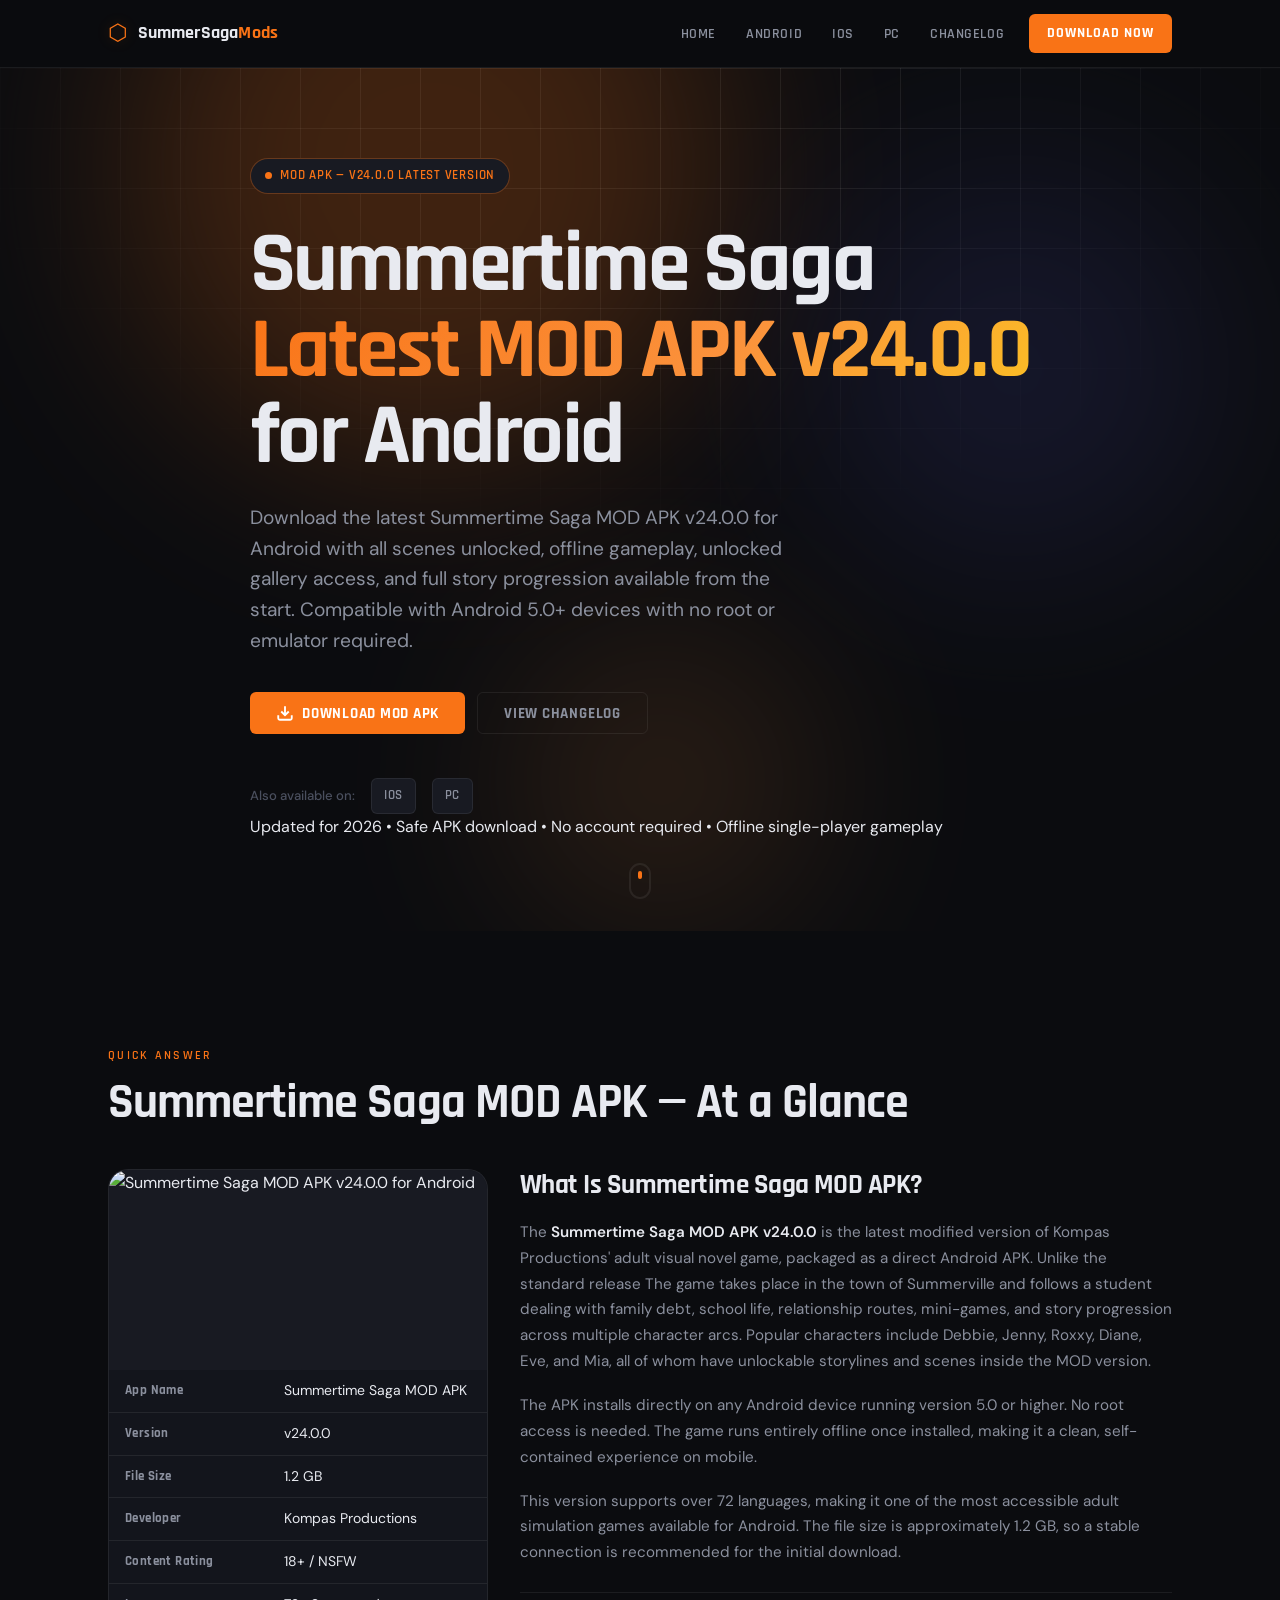
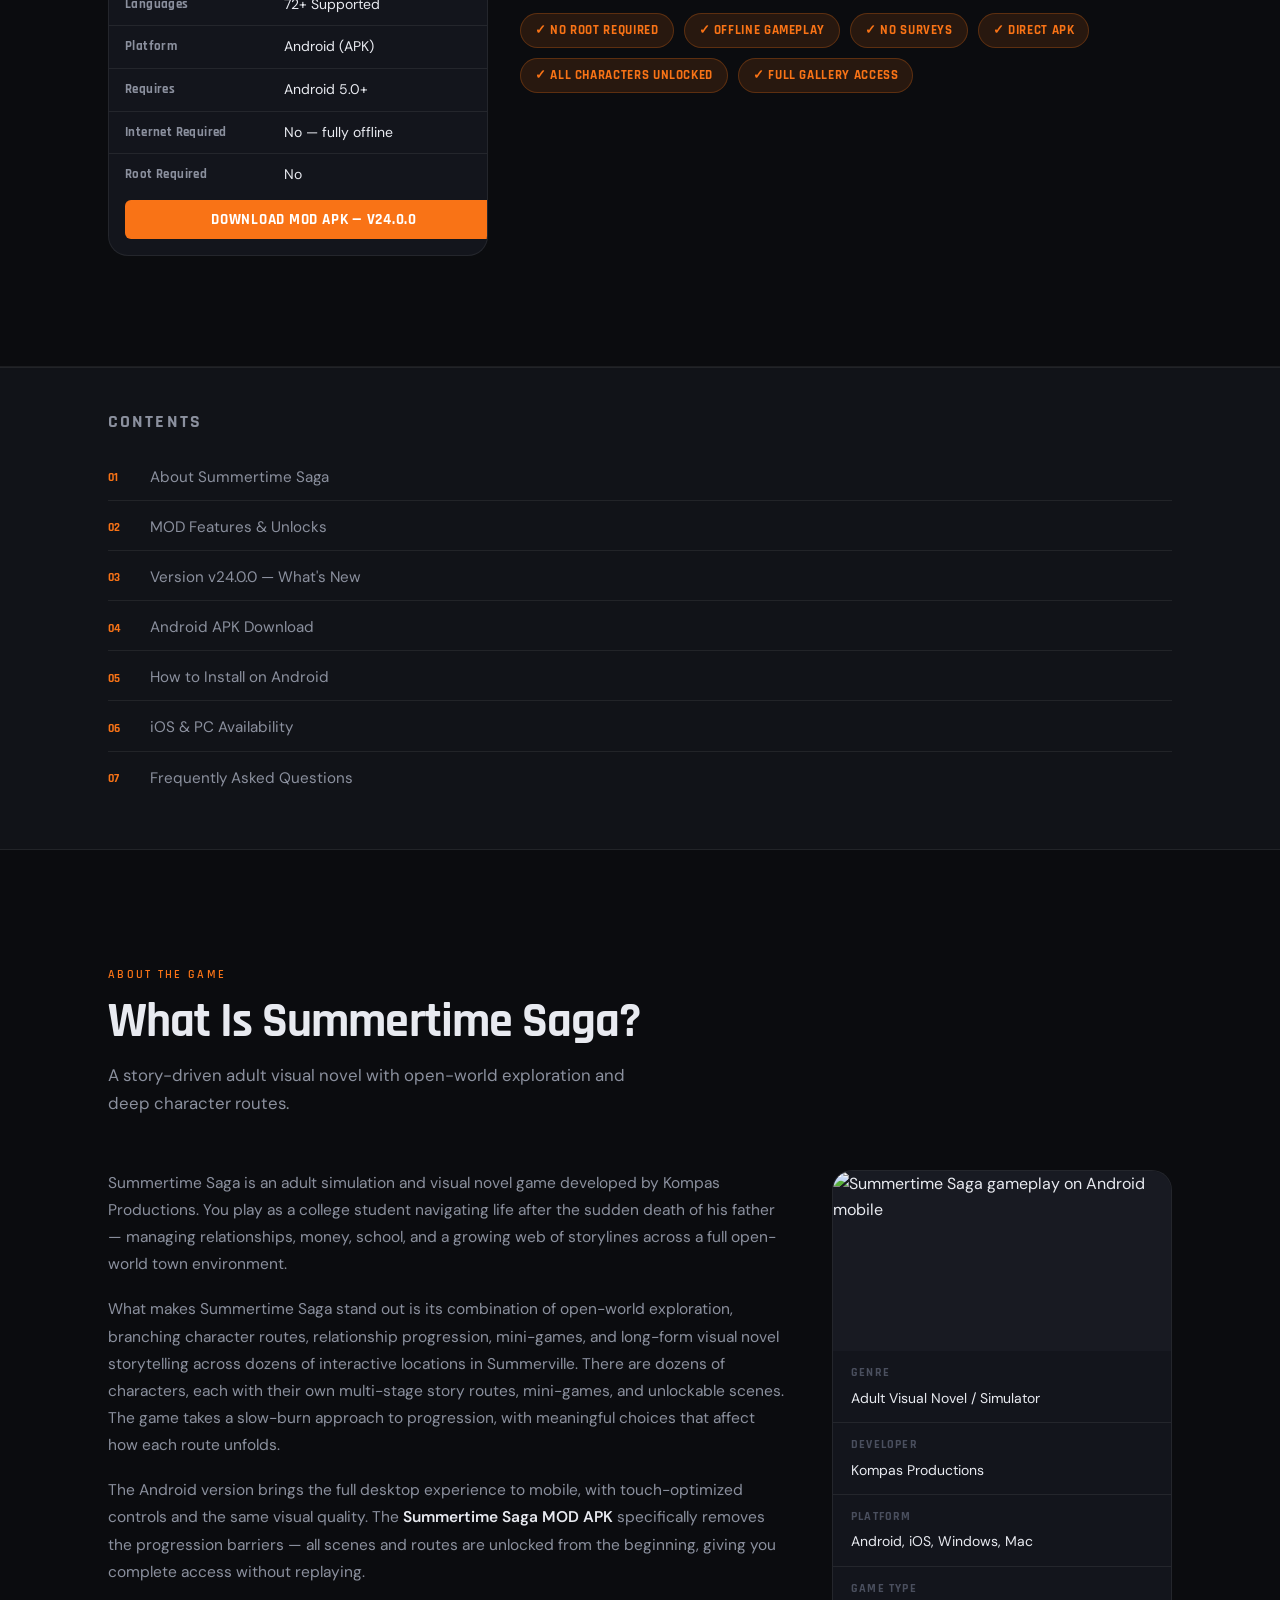
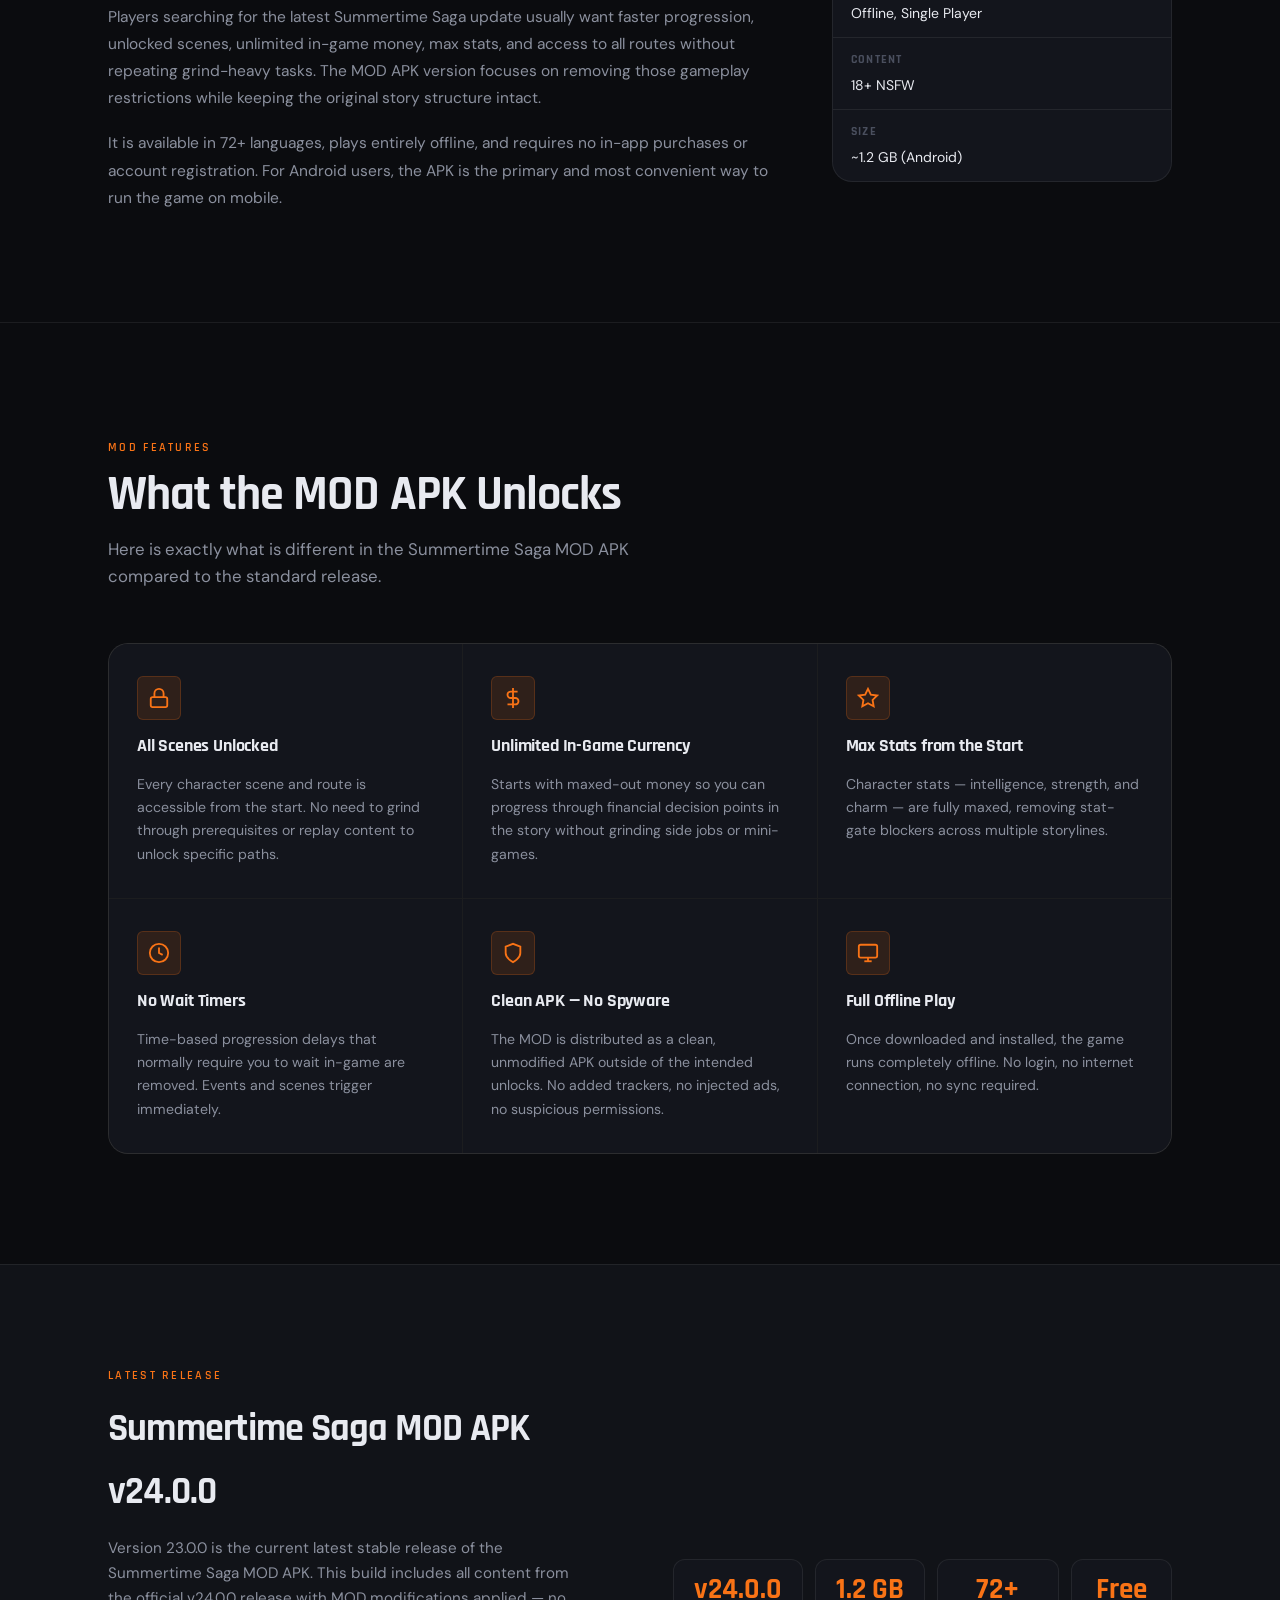
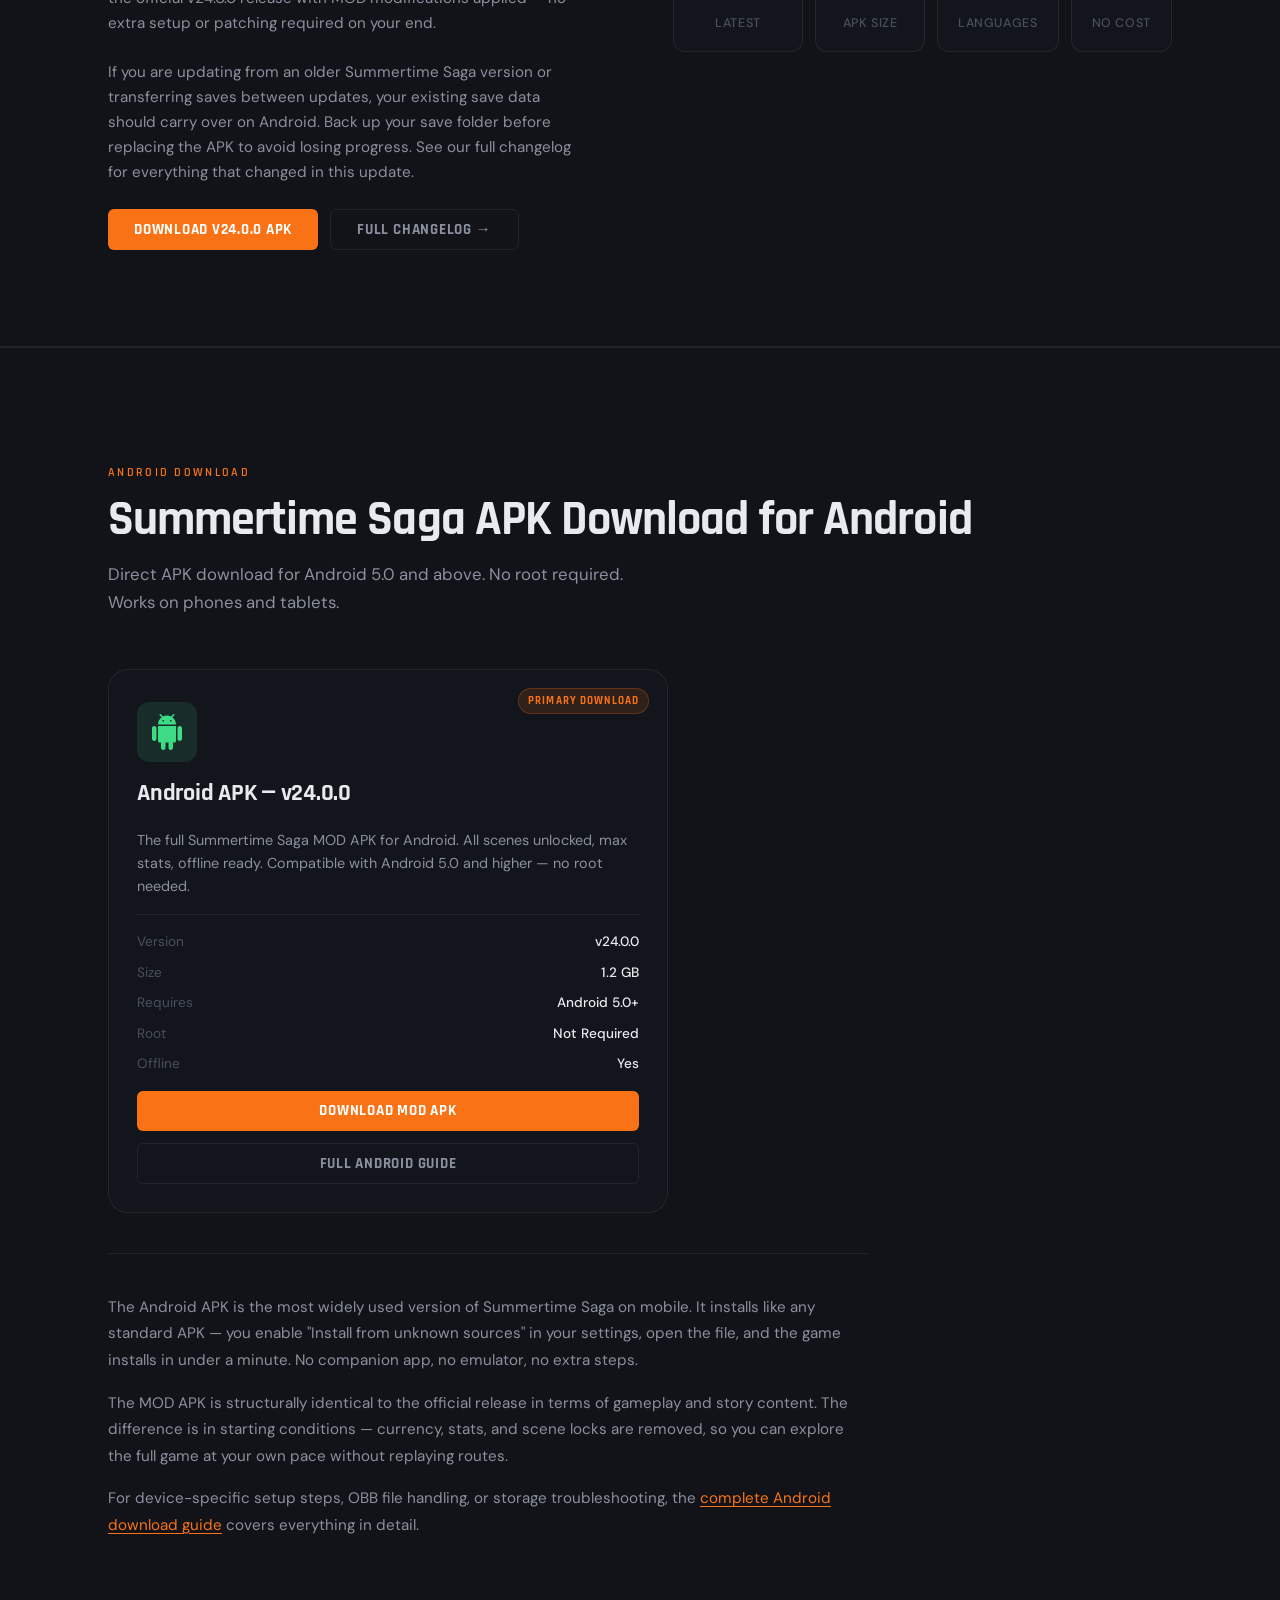
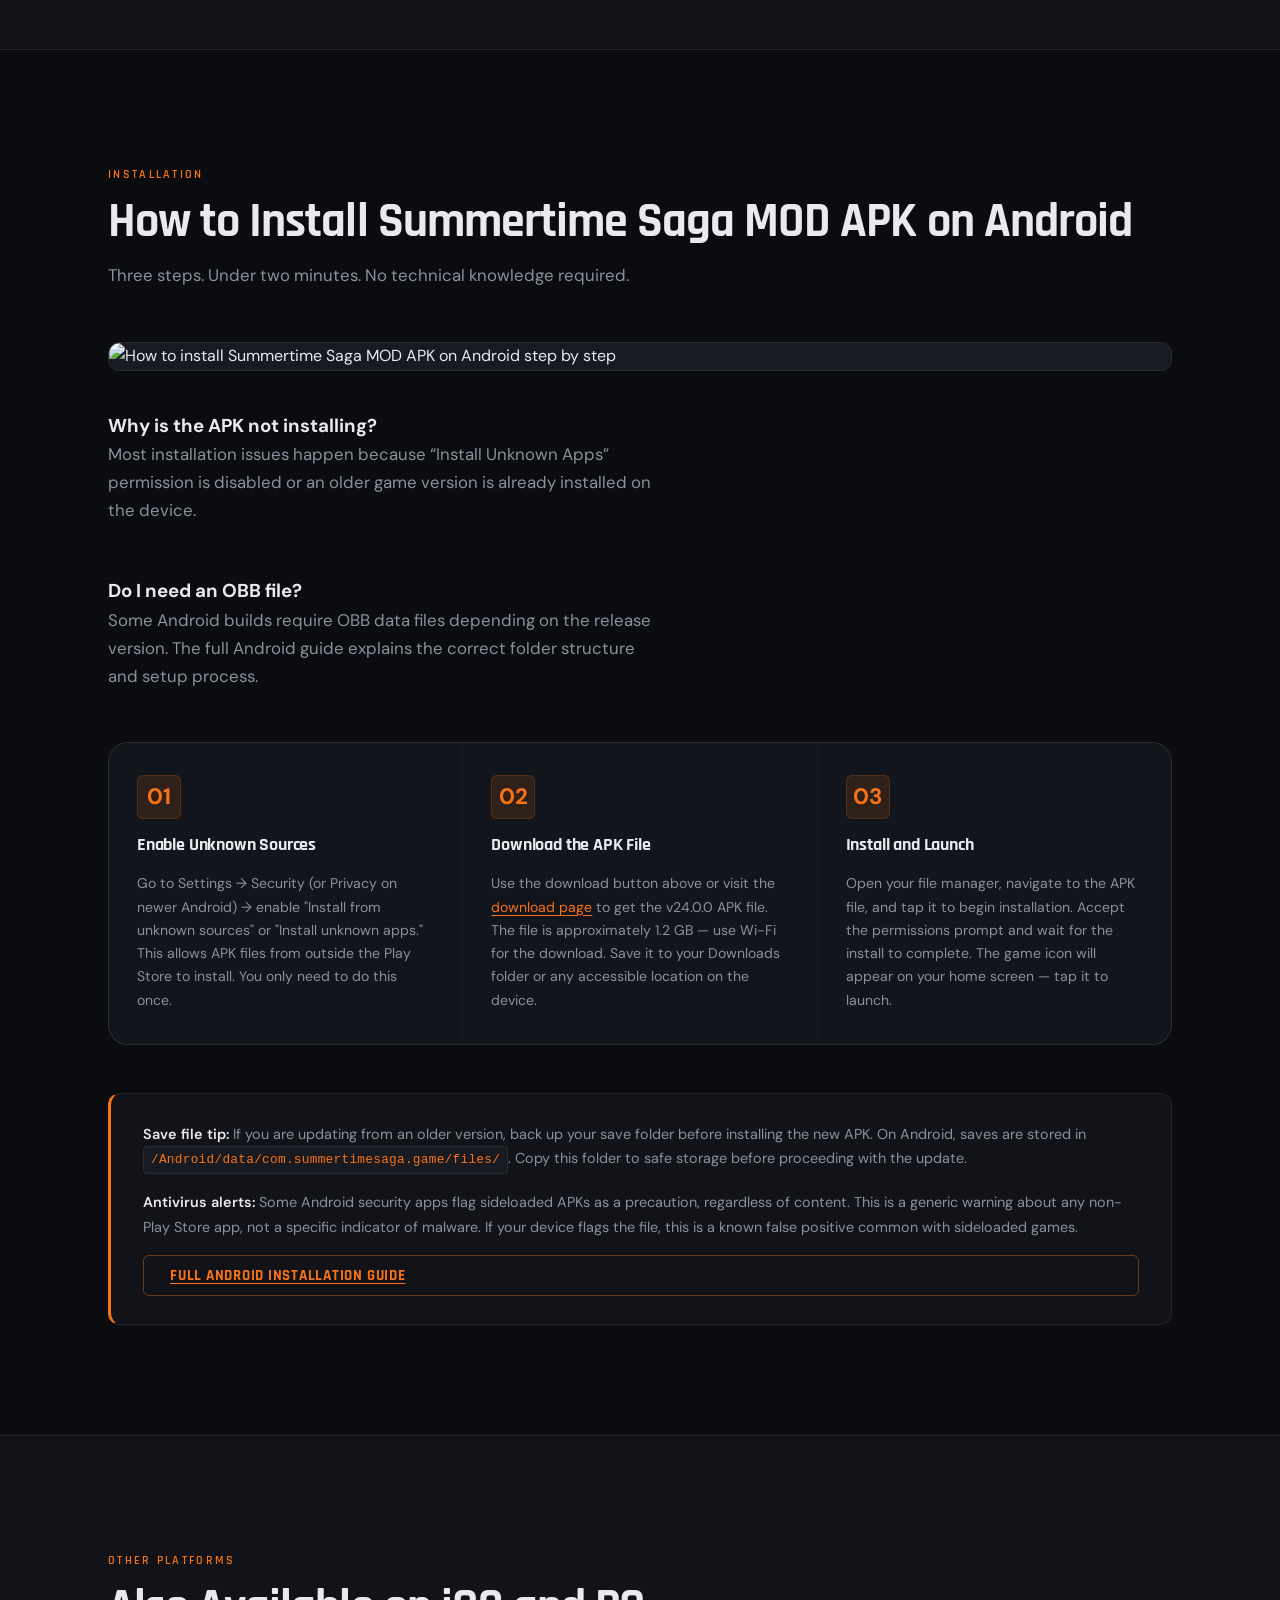
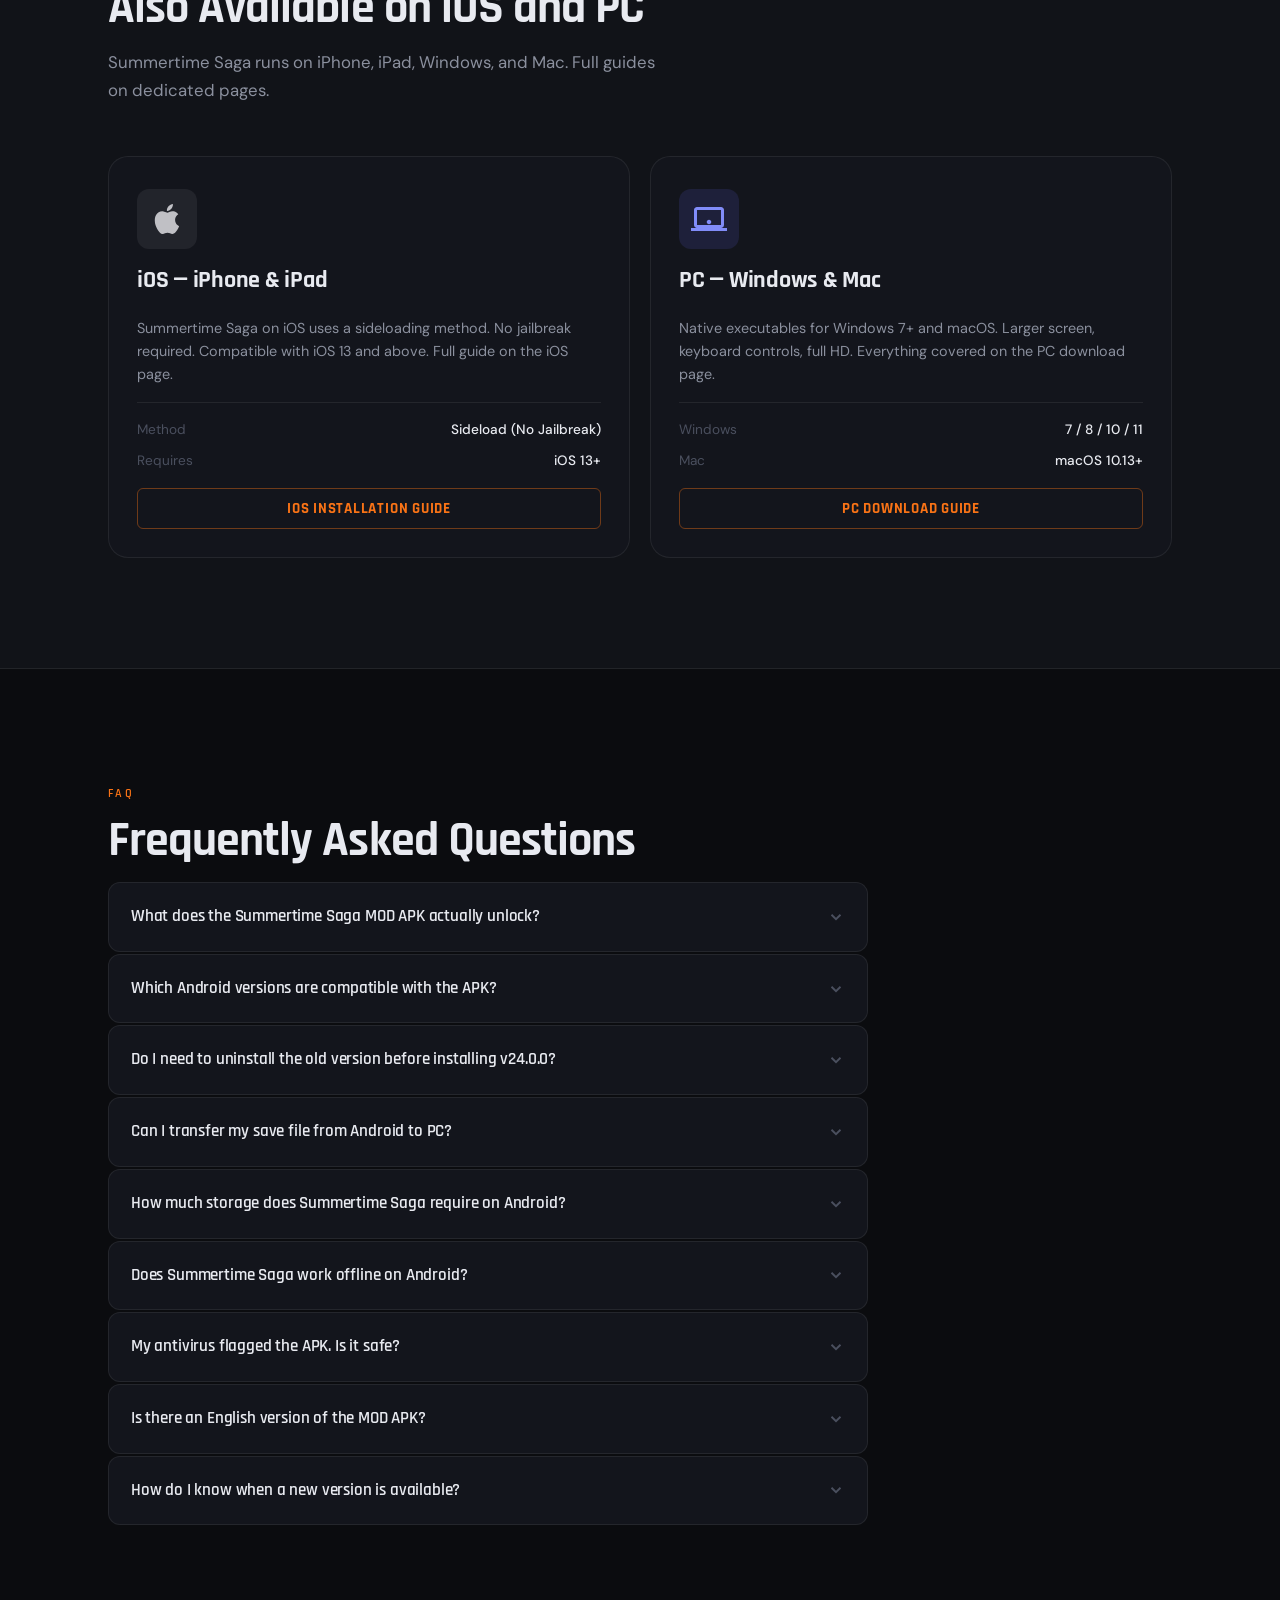
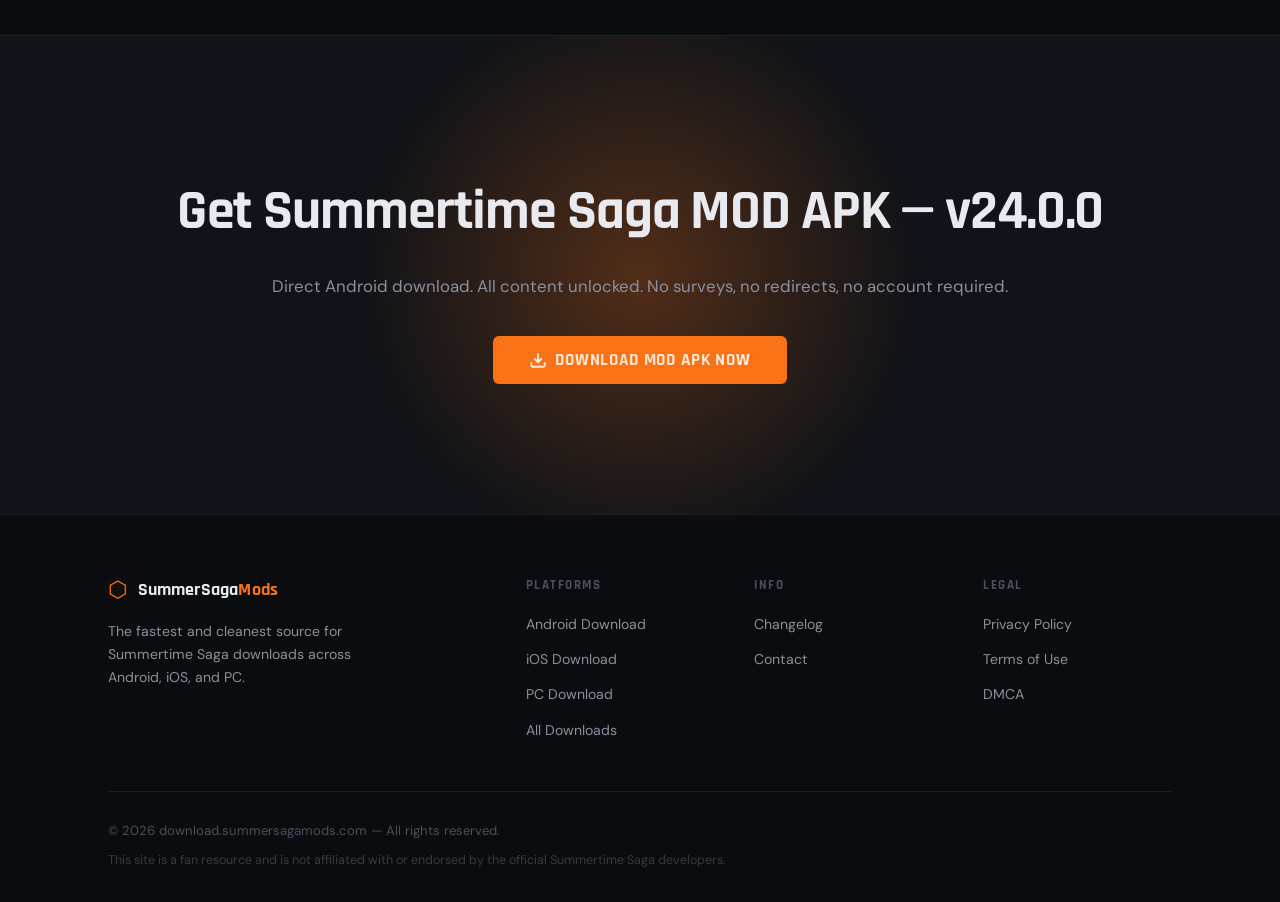
==== commit 8fcb60a0: "Update index.html" ====
--- a/index.html
+++ b/index.html
@@ -16,9 +16,9 @@
        PRIMARY SEO
        ========================= -->
 
-  <title>Summertime Saga MOD APK v23.0.0 — Latest Update with All Scenes Unlocked</title>
-
-  <meta name="description" content="Download Summertime Saga MOD APK v23.0.0 for Android with unlocked scenes, full story access, offline gameplay, and smoother performance on modern devices. Updated for 2026." />
+  <title>Summertime Saga MOD APK v24.0.0 — Latest Update with All Scenes Unlocked</title>
+
+  <meta name="description" content="Download Summertime Saga MOD APK v24.0.0 for Android with unlocked scenes, full story access, offline gameplay, and smoother performance on modern devices. Updated for 2026." />
 
   <meta name="robots" content="index, follow, max-image-preview:large" />
 
@@ -33,9 +33,9 @@
 
   <meta property="og:url" content="https://download.summersagamods.com/" />
 
-  <meta property="og:title" content="Summertime Saga MOD APK v23.0.0 — Latest Update with All Scenes Unlocked" />
-
-  <meta property="og:description" content="Download Summertime Saga MOD APK v23.0.0 for Android with unlocked scenes, full story access, offline gameplay, and smoother performance on modern devices. Updated for 2026." />
+  <meta property="og:title" content="Summertime Saga MOD APK v24.0.0 — Latest Update with All Scenes Unlocked" />
+
+  <meta property="og:description" content="Download Summertime Saga MOD APK v24.0.0 for Android with unlocked scenes, full story access, offline gameplay, and smoother performance on modern devices. Updated for 2026." />
 
   <!-- UPDATED IMAGE -->
   <meta property="og:image" content="https://summersagamods.com/wp-content/uploads/2026/05/mod-apk.webp" />
@@ -49,9 +49,9 @@
 
   <meta name="twitter:card" content="summary_large_image" />
 
-  <meta name="twitter:title" content="Summertime Saga MOD APK v23.0.0 — Latest Update with All Scenes Unlocked" />
-
-  <meta name="twitter:description" content="Download Summertime Saga MOD APK v23.0.0 for Android with unlocked scenes, full story access, offline gameplay, and smoother performance on modern devices. Updated for 2026." />
+  <meta name="twitter:title" content="Summertime Saga MOD APK v24.0.0 — Latest Update with All Scenes Unlocked" />
+
+  <meta name="twitter:description" content="Download Summertime Saga MOD APK v24.0.0 for Android with unlocked scenes, full story access, offline gameplay, and smoother performance on modern devices. Updated for 2026." />
 
   <!-- UPDATED IMAGE -->
   <meta name="twitter:image" content="https://summersagamods.com/wp-content/uploads/2026/05/mod-apk.webp" />
@@ -168,10 +168,10 @@
 
       {
         "@type": "Question",
-        "name": "Do I need to uninstall the old version before installing v23.0.0?",
+        "name": "Do I need to uninstall the old version before installing v24.0.0?",
         "acceptedAnswer": {
           "@type": "Answer",
-          "text": "In most cases, you can install v23.0.0 directly over the existing version and your save data will be preserved. However, if the new APK has a different package signature from your current install, Android will require you to uninstall first. Back up your save folder at /Android/data/com.summertimesaga.game/files/ before updating to be safe."
+          "text": "In most cases, you can install v24.0.0 directly over the existing version and your save data will be preserved. However, if the new APK has a different package signature from your current install, Android will require you to uninstall first. Back up your save folder at /Android/data/com.summertimesaga.game/files/ before updating to be safe."
         }
       },
 
@@ -300,15 +300,15 @@
   <div class="hero-inner">
     <div class="hero-badge" aria-label="Latest version badge">
       <span class="badge-dot"></span>
-      MOD APK — v23.0.0 Latest Version
+      MOD APK — v24.0.0 Latest Version
     </div>
     <h1 class="hero-title">
       Summertime Saga<br />
-      <span class="gradient-text">Latest MOD APK v23.0.0</span><br />
+      <span class="gradient-text">Latest MOD APK v24.0.0</span><br />
       for Android
     </h1>
     <p class="hero-sub">
-      Download the latest Summertime Saga MOD APK v23.0.0 for Android with all scenes unlocked, offline gameplay, unlocked gallery access, and full story progression available from the start. Compatible with Android 5.0+ devices with no root or emulator required.
+      Download the latest Summertime Saga MOD APK v24.0.0 for Android with all scenes unlocked, offline gameplay, unlocked gallery access, and full story progression available from the start. Compatible with Android 5.0+ devices with no root or emulator required.
    
     </p>
     <div class="hero-actions">
@@ -350,11 +350,11 @@
     <div class="qa-grid">
 
       <div class="qa-specs-card">
-        <img src="https://summersagamods.com/wp-content/uploads/2026/05/mod-apk.webp" alt="Summertime Saga MOD APK v23.0.0 for Android" loading="lazy" />
+        <img src="https://summersagamods.com/wp-content/uploads/2026/05/mod-apk.webp" alt="Summertime Saga MOD APK v24.0.0 for Android" loading="lazy" />
         <table class="app-info-table" aria-label="App information">
           <tbody>
             <tr><th scope="row">App Name</th><td>Summertime Saga MOD APK</td></tr>
-            <tr><th scope="row">Version</th><td>v23.0.0</td></tr>
+            <tr><th scope="row">Version</th><td>v24.0.0</td></tr>
             <tr><th scope="row">File Size</th><td>1.2 GB</td></tr>
             <tr><th scope="row">Developer</th><td>Kompas Productions</td></tr>
             <tr><th scope="row">Content Rating</th><td>18+ / NSFW</td></tr>
@@ -365,13 +365,13 @@
             <tr><th scope="row">Root Required</th><td>No</td></tr>
           </tbody>
         </table>
-        <a href="/download/" class="btn btn-primary btn-full">Download MOD APK — v23.0.0</a>
+        <a href="/download/" class="btn btn-primary btn-full">Download MOD APK — v24.0.0</a>
       </div>
 
       <div class="qa-summary">
         <h3>What Is Summertime Saga MOD APK?</h3>
         <p>
-          The <strong>Summertime Saga MOD APK v23.0.0</strong> is the latest modified version of Kompas Productions' adult visual novel game, packaged as a direct Android APK. Unlike the standard release The game takes place in the town of Summerville and follows a student dealing with family debt, school life, relationship routes, mini-games, and story progression across multiple character arcs. Popular characters include Debbie, Jenny, Roxxy, Diane, Eve, and Mia, all of whom have unlockable storylines and scenes inside the MOD version.
+          The <strong>Summertime Saga MOD APK v24.0.0</strong> is the latest modified version of Kompas Productions' adult visual novel game, packaged as a direct Android APK. Unlike the standard release The game takes place in the town of Summerville and follows a student dealing with family debt, school life, relationship routes, mini-games, and story progression across multiple character arcs. Popular characters include Debbie, Jenny, Roxxy, Diane, Eve, and Mia, all of whom have unlockable storylines and scenes inside the MOD version.
        
           </p>
         <p>
@@ -404,7 +404,7 @@
     <ol class="toc-list" role="list">
       <li><a href="#about-the-game">About Summertime Saga</a></li>
       <li><a href="#mod-features">MOD Features &amp; Unlocks</a></li>
-      <li><a href="#version-info">Version v23.0.0 — What's New</a></li>
+      <li><a href="#version-info">Version v24.0.0 — What's New</a></li>
       <li><a href="#android-download">Android APK Download</a></li>
       <li><a href="#installation-guide">How to Install on Android</a></li>
       <li><a href="#ios-pc">iOS &amp; PC Availability</a></li>
@@ -550,21 +550,21 @@
     <div class="version-inner">
       <div class="version-text">
         <div class="section-label" aria-hidden="true">Latest Release</div>
-        <h2 id="version-heading">Summertime Saga MOD APK v23.0.0</h2>
+        <h2 id="version-heading">Summertime Saga MOD APK v24.0.0</h2>
         <p>
-          Version 23.0.0 is the current latest stable release of the Summertime Saga MOD APK. This build includes all content from the official v23.0.0 release with MOD modifications applied — no extra setup or patching required on your end.
+          Version 23.0.0 is the current latest stable release of the Summertime Saga MOD APK. This build includes all content from the official v24.0.0 release with MOD modifications applied — no extra setup or patching required on your end.
         </p>
         <p>
           If you are updating from an older Summertime Saga version or transferring saves between updates, your existing save data should carry over on Android. Back up your save folder before replacing the APK to avoid losing progress. See our <a href="/changelog/">full changelog</a> for everything that changed in this update.
         </p>
         <div class="version-actions">
-          <a href="/download/" class="btn btn-primary">Download v23.0.0 APK</a>
+          <a href="/download/" class="btn btn-primary">Download v24.0.0 APK</a>
           <a href="/changelog/" class="btn btn-ghost">Full Changelog →</a>
         </div>
       </div>
       <div class="version-badges" aria-hidden="true">
         <div class="version-badge-item">
-          <strong>v23.0.0</strong>
+          <strong>v24.0.0</strong>
           <span>Latest</span>
         </div>
         <div class="version-badge-item">
@@ -604,10 +604,10 @@
           </svg>
         </div>
         <div class="card-tag">Primary Download</div>
-        <h3 class="card-title">Android APK — v23.0.0</h3>
+        <h3 class="card-title">Android APK — v24.0.0</h3>
         <p class="card-desc">The full Summertime Saga MOD APK for Android. All scenes unlocked, max stats, offline ready. Compatible with Android 5.0 and higher — no root needed.</p>
         <ul class="card-specs" aria-label="Android APK specs">
-          <li><span>Version</span><strong>v23.0.0</strong></li>
+          <li><span>Version</span><strong>v24.0.0</strong></li>
           <li><span>Size</span><strong>1.2 GB</strong></li>
           <li><span>Requires</span><strong>Android 5.0+</strong></li>
           <li><span>Root</span><strong>Not Required</strong></li>
@@ -668,7 +668,7 @@
           <span style="font-size:1.4rem;font-weight:700;font-family:inherit;">02</span>
         </div>
         <h3>Download the APK File</h3>
-        <p>Use the download button above or visit the <a href="/download/">download page</a> to get the v23.0.0 APK file. The file is approximately 1.2 GB — use Wi-Fi for the download. Save it to your Downloads folder or any accessible location on the device.</p>
+        <p>Use the download button above or visit the <a href="/download/">download page</a> to get the v24.0.0 APK file. The file is approximately 1.2 GB — use Wi-Fi for the download. Save it to your Downloads folder or any accessible location on the device.</p>
       </div>
 
       <div class="feature-item">
@@ -776,11 +776,11 @@
 
       <div class="faq-item" role="listitem">
         <button class="faq-question" aria-expanded="false" aria-controls="faq-3">
-          <span>Do I need to uninstall the old version before installing v23.0.0?</span>
+          <span>Do I need to uninstall the old version before installing v24.0.0?</span>
           <svg class="faq-chevron" width="18" height="18" viewBox="0 0 24 24" fill="none" stroke="currentColor" stroke-width="2.5" aria-hidden="true"><polyline points="6 9 12 15 18 9"/></svg>
         </button>
         <div class="faq-answer" id="faq-3" hidden>
-          <p>In most cases, you can install v23.0.0 directly over the existing version and your save data will be preserved. However, if the new APK has a different package signature from your current install, Android will require you to uninstall first. Back up your save folder at <code>/Android/data/com.summertimesaga.game/files/</code> before updating to be safe.</p>
+          <p>In most cases, you can install v24.0.0 directly over the existing version and your save data will be preserved. However, if the new APK has a different package signature from your current install, Android will require you to uninstall first. Back up your save folder at <code>/Android/data/com.summertimesaga.game/files/</code> before updating to be safe.</p>
         </div>
       </div>
 
@@ -856,7 +856,7 @@
   <div class="container">
     <div class="cta-inner">
       <div class="cta-glow" aria-hidden="true"></div>
-      <h2 id="cta-heading">Get Summertime Saga MOD APK — v23.0.0</h2>
+      <h2 id="cta-heading">Get Summertime Saga MOD APK — v24.0.0</h2>
       <p>Direct Android download. All content unlocked. No surveys, no redirects, no account required.</p>
       <a href="/download/" class="btn btn-primary btn-lg" aria-label="Download Summertime Saga MOD APK now">
         <svg width="18" height="18" viewBox="0 0 24 24" fill="none" stroke="currentColor" stroke-width="2.5" aria-hidden="true">
